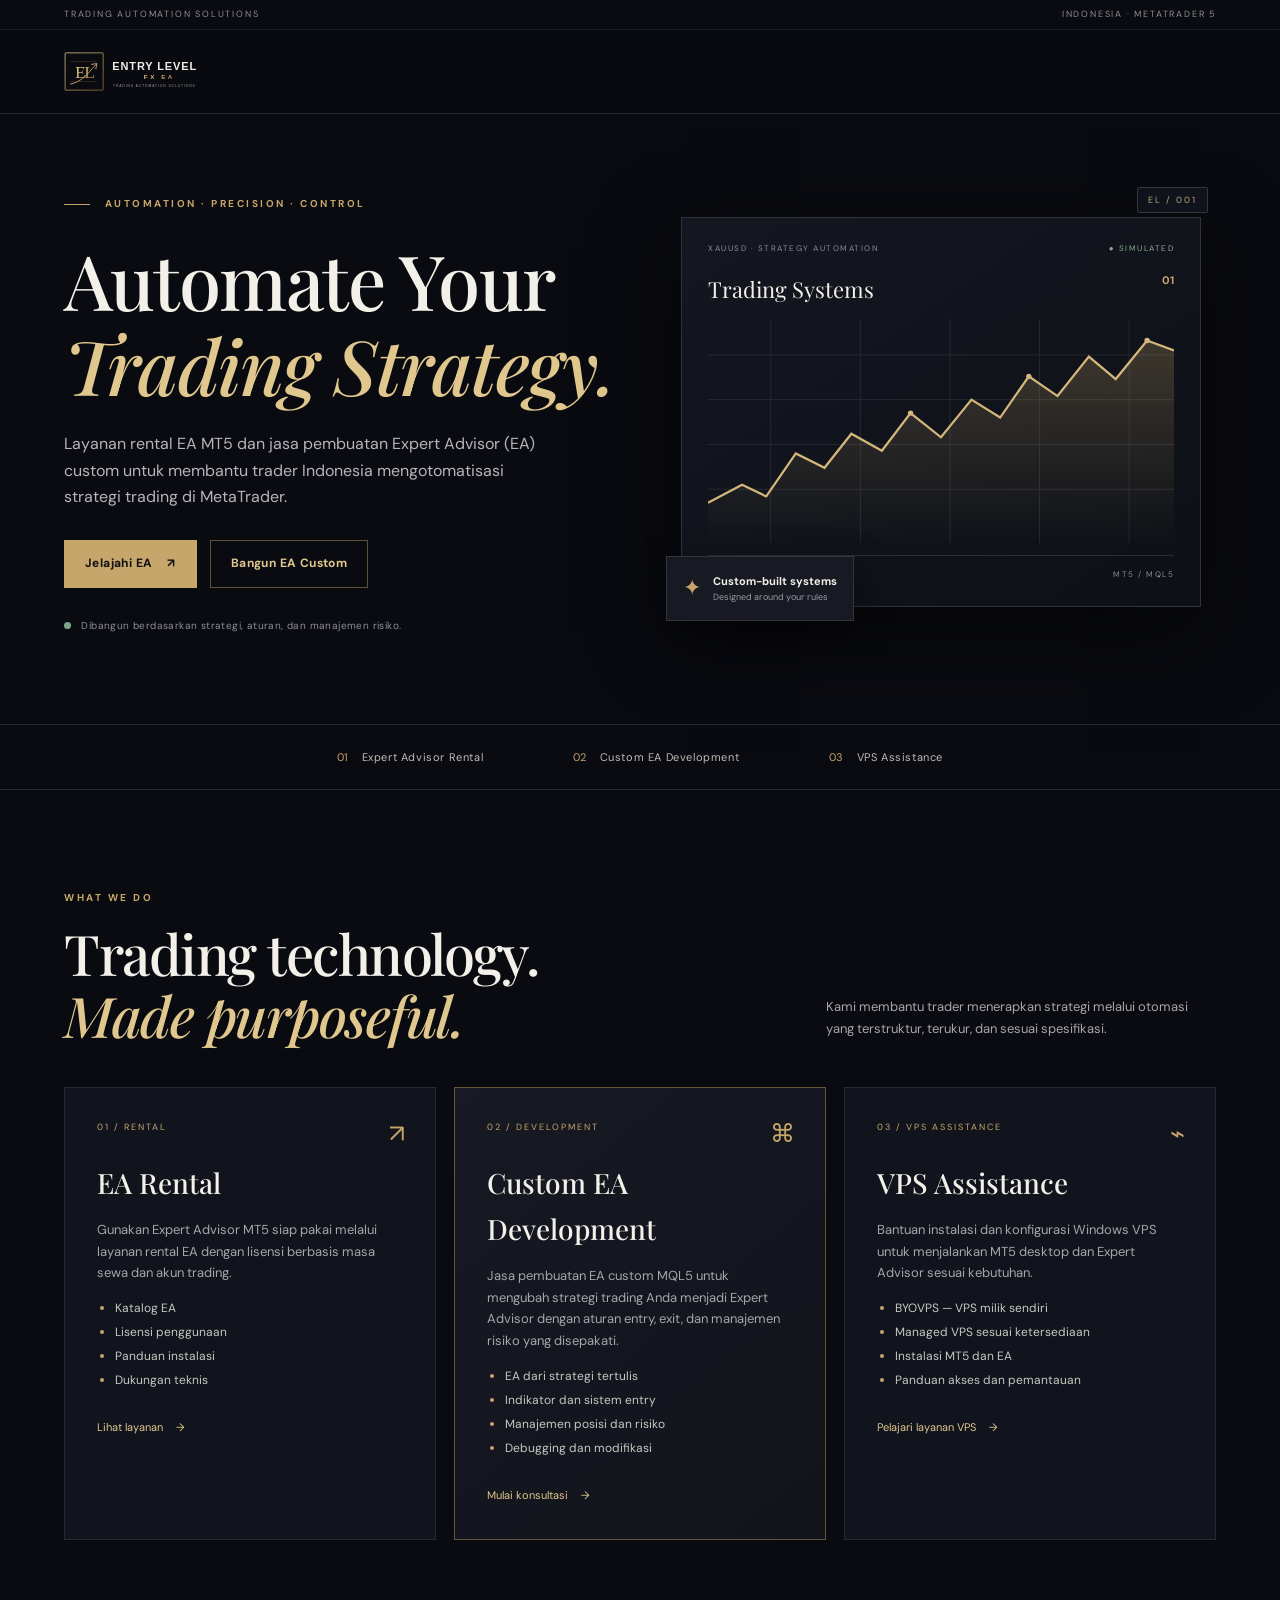
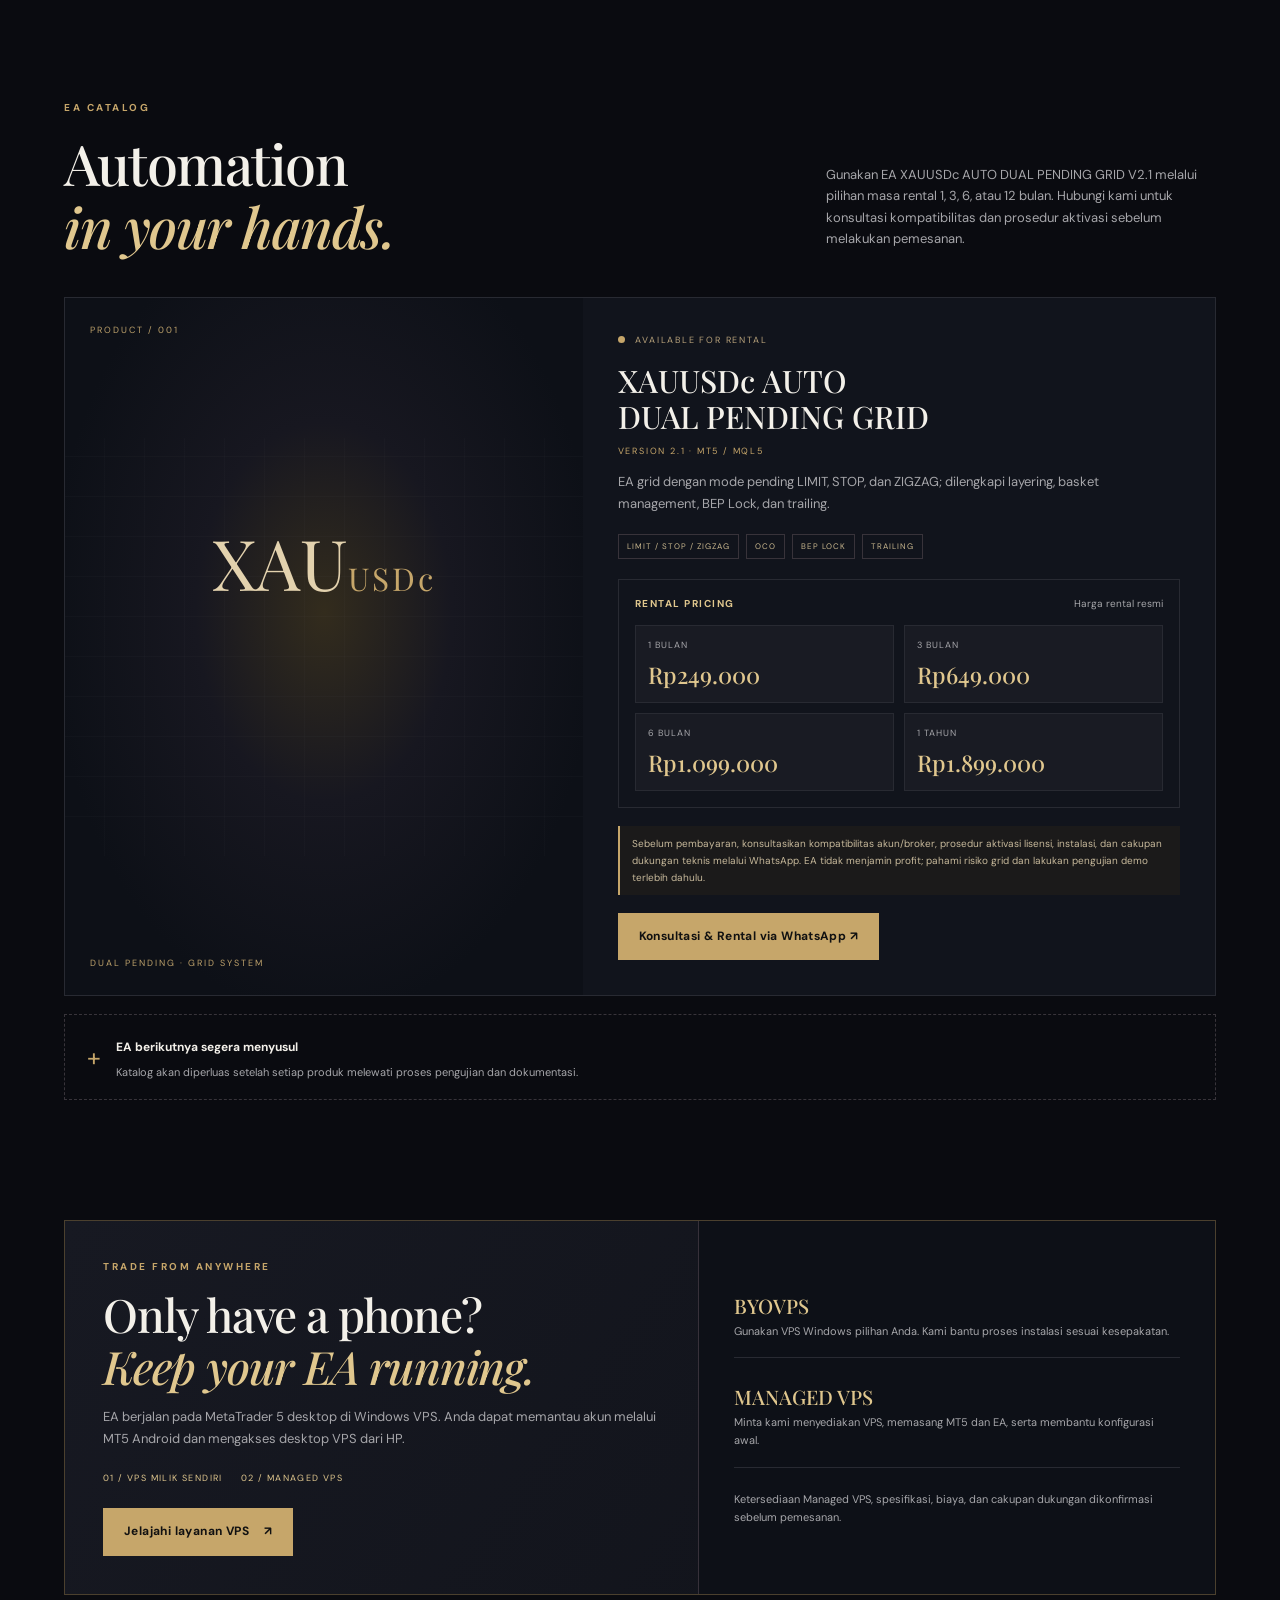
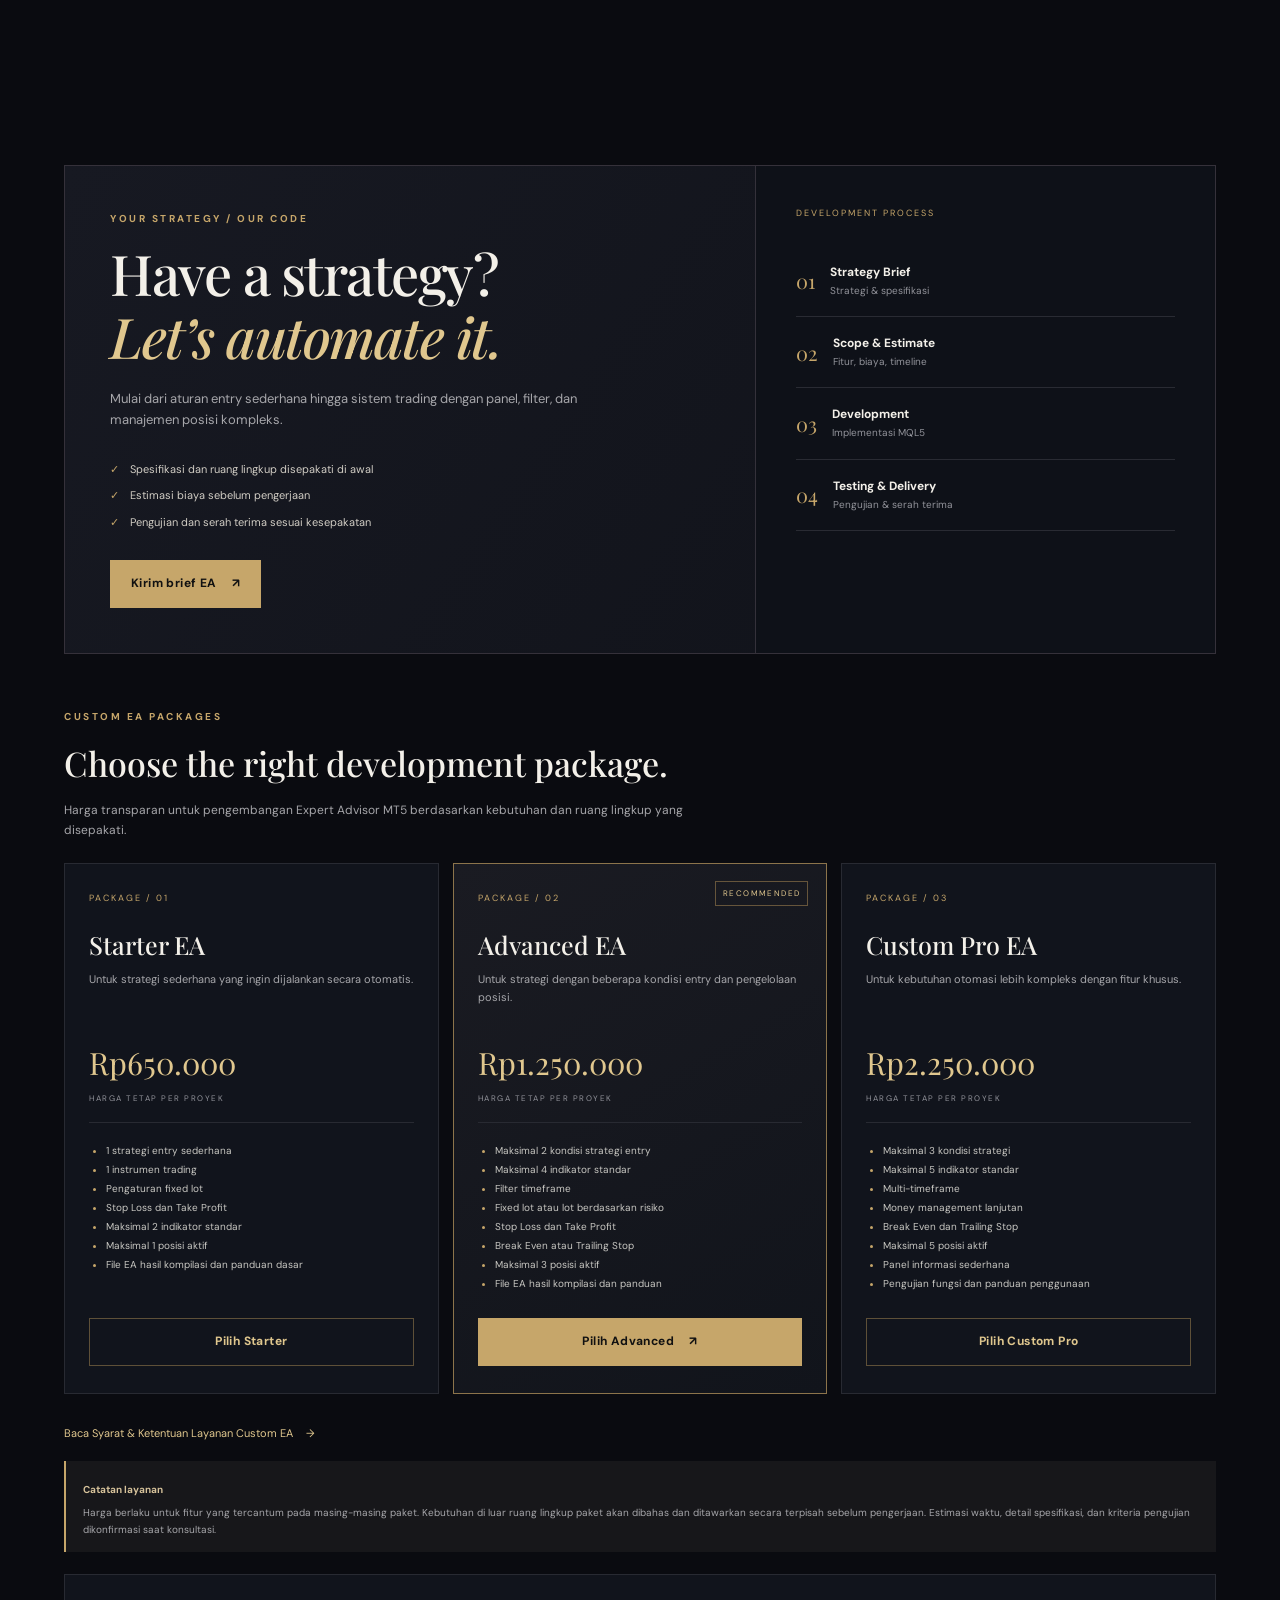
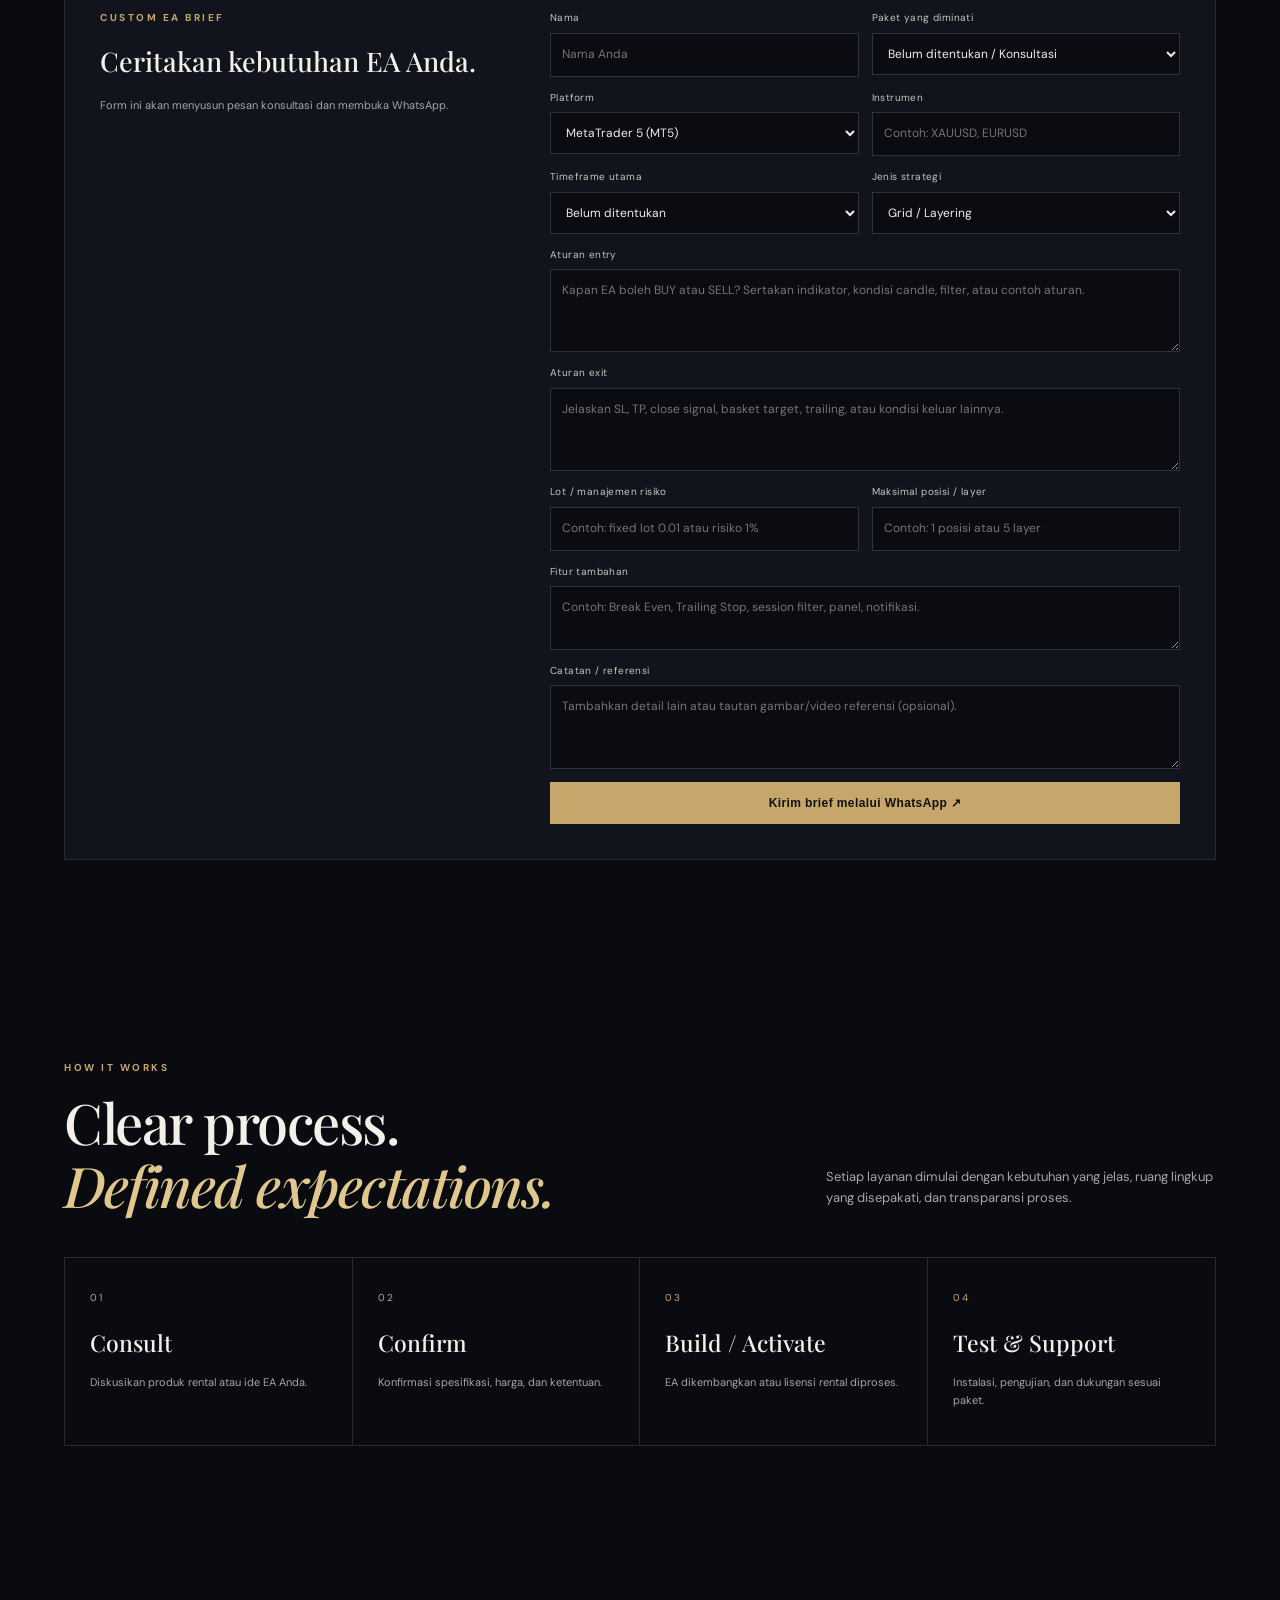
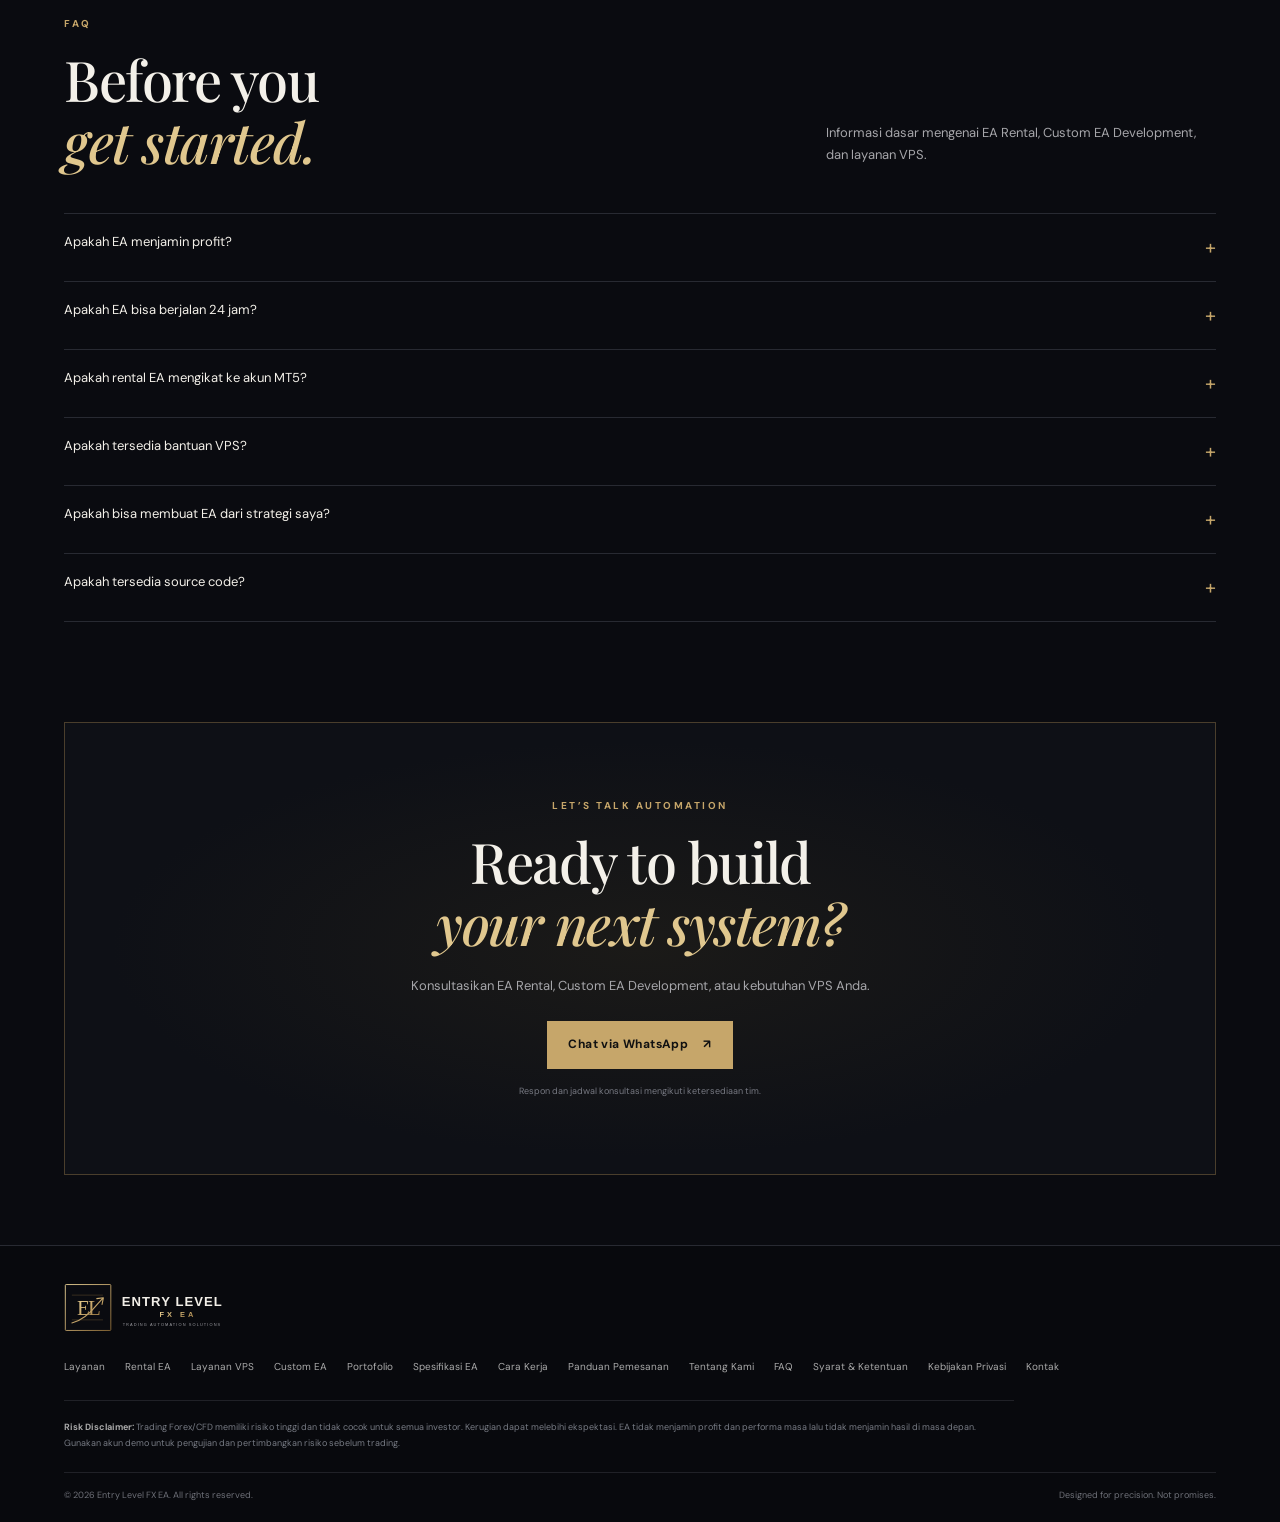
==== index.html @ 0028bf28 "Correct visible rental license FAQ" ====
<!doctype html>
<html lang="id">
<head>
  <meta charset="utf-8">
  <meta name="viewport" content="width=device-width, initial-scale=1">
  <meta name="google-site-verification" content="3huBckG1D9MYm7jw1-73YZzXRlDrDkRG-KIq3VDopsM" />
  <meta name="theme-color" content="#0a0b10">
  <title>Rental EA MT5 & Jasa Pembuatan EA Custom | Entry Level FX EA</title>
  <meta name="description" content="Rental EA MT5, jasa pembuatan Expert Advisor custom MQL5, dan bantuan VPS Windows untuk trader Indonesia. Konsultasi strategi, otomasi trading, instalasi, dan dukungan teknis.">
  <meta name="robots" content="index,follow">
  <meta property="og:title" content="Rental EA MT5 & Jasa Pembuatan EA Custom | Entry Level FX EA">
  <meta property="og:description" content="Rental EA MT5, Custom EA Development MQL5, dan VPS Assistance untuk trader Indonesia.">
  <meta property="og:type" content="website">
  <link rel="canonical" href="https://inioza013.github.io/entry-level-fx-ea/">
  <meta property="og:url" content="https://inioza013.github.io/entry-level-fx-ea/">
  <meta name="twitter:card" content="summary">
  <meta name="twitter:title" content="Rental EA MT5 & Jasa Pembuatan EA Custom | Entry Level FX EA">
  <meta name="twitter:description" content="Rental EA MT5, Custom EA Development MQL5, dan VPS Assistance untuk trader Indonesia.">
  <script type="application/ld+json">
  {
    "@context": "https://schema.org",
    "@type": "Organization",
    "name": "Entry Level FX EA",
    "url": "https://inioza013.github.io/entry-level-fx-ea/",
    "logo": "https://inioza013.github.io/entry-level-fx-ea/logo.svg",
    "description": "Layanan rental Expert Advisor, pengembangan EA custom MQL5, dan bantuan VPS Windows untuk trader Indonesia.",
    "contactPoint": {
      "@type": "ContactPoint",
      "telephone": "+62895328696545",
      "contactType": "customer support",
      "availableLanguage": ["Indonesian"]
    }
  }
  </script>

  <script type="application/ld+json">
  {
    "@context": "https://schema.org",
    "@type": "FAQPage",
    "mainEntity": [
      {"@type":"Question","name":"Apakah EA menjamin profit?","acceptedAnswer":{"@type":"Answer","text":"Tidak. EA adalah perangkat lunak otomasi, bukan jaminan hasil trading. Trading Forex/CFD memiliki risiko tinggi dan dapat menyebabkan kerugian."}},
      {"@type":"Question","name":"Apakah EA bisa berjalan 24 jam?","acceptedAnswer":{"@type":"Answer","text":"EA yang berjalan di MT5 memerlukan terminal yang aktif dan koneksi stabil. VPS dapat digunakan untuk menjalankan MT5 ketika komputer pribadi dimatikan."}},
      {"@type":"Question","name":"Apakah rental EA mengikat ke akun MT5?","acceptedAnswer":{"@type":"Answer","text":"Lisensi rental terikat pada nomor akun MT5, nama server broker, dan masa sewa. Lisensi tidak terikat pada IP VPS. Perubahan akun atau server memerlukan verifikasi dan penerbitan lisensi baru."}},
      {"@type":"Question","name":"Apakah tersedia bantuan VPS?","acceptedAnswer":{"@type":"Answer","text":"Tersedia pilihan BYOVPS dengan VPS milik sendiri dan Managed VPS melalui layanan kami. Ketersediaan, spesifikasi, biaya, dan cakupan dukungan dikonfirmasi sebelum pemesanan."}},
      {"@type":"Question","name":"Apakah bisa membuat EA dari strategi saya?","acceptedAnswer":{"@type":"Answer","text":"Bisa. Strategi harus dijelaskan dalam aturan yang dapat diuji. Konsultasi digunakan untuk menentukan ruang lingkup, estimasi, dan kelayakan."}},
      {"@type":"Question","name":"Apakah tersedia source code?","acceptedAnswer":{"@type":"Answer","text":"File standar yang diserahkan adalah EA hasil kompilasi (.ex5). Source code (.mq5) tidak termasuk dalam harga paket dan dapat dibeli secara terpisah berdasarkan penawaran serta kesepakatan terpisah."}}
    ]
  }
  </script>
  <link rel="icon" href="favicon.svg" type="image/svg+xml">
  <style>
    .rental-price-panel{margin:20px 0 14px;padding:16px;background:#11141c;border:1px solid var(--line)}
    .rental-price-heading{display:flex;align-items:center;justify-content:space-between;gap:10px;margin-bottom:12px}
    .rental-price-heading span{font-size:10px;letter-spacing:1.5px;color:var(--gold2);font-weight:700}
    .rental-price-heading small{font-size:10px;color:var(--muted)}
    .rental-price-grid{display:grid;grid-template-columns:repeat(2,minmax(0,1fr));gap:10px}
    .rental-price-item{padding:12px;background:#191b23;border:1px solid var(--line);min-width:0}
    .rental-price-item span{display:block;font-size:9px;letter-spacing:1px;color:var(--muted);margin-bottom:6px}
    .rental-price-item strong{display:block;font:500 clamp(17px,2vw,23px) "Playfair Display",serif;color:var(--gold2);white-space:nowrap}
    .product-note{line-height:1.7}
    @media(max-width:480px){.rental-price-panel{padding:12px}.rental-price-item{padding:10px}.rental-price-item strong{font-size:17px}}
  </style>
    <link rel="stylesheet" href="styles.css">
</head>
<body>
  <div class="topline"><span>TRADING AUTOMATION SOLUTIONS</span><span>INDONESIA · METATRADER 5</span></div>
  <header class="site-header">
    <a class="brand" href="index.html#home" aria-label="Entry Level FX EA home">
      <img class="brand-logo" src="logo.svg" alt="Entry Level FX EA — Trading Automation Solutions">
    </a>
    <button class="menu-toggle" id="menuToggle" aria-label="Buka navigasi" aria-expanded="false">☰</button>
    <nav id="mainNav" aria-label="Navigasi utama">
      <a href="index.html#home" aria-current="page">Beranda</a>
      <a href="index.html#services">Layanan</a>
      <a href="index.html#rental">Rental EA</a>
      <a href="vps.html">Layanan VPS</a>
      <a href="index.html#custom">Custom EA</a>
      <a href="portfolio.html">Portofolio</a>
      <a href="ea-specifications.html">Spesifikasi EA</a>
      <a href="index.html#process">Cara Kerja</a>
      <a href="panduan-pemesanan.html">Panduan Pemesanan</a>
      <a href="tentang-kami.html">Tentang Kami</a>
      <a href="index.html#faq">FAQ</a>
      <a class="nav-cta" href="index.html#contact">Konsultasi <span>↗</span></a>
    </nav>
  </header>

  <main>
    <section class="hero section-wrap" id="home">
      <div class="hero-copy">
        <div class="eyebrow"><span class="eyebrow-line"></span> AUTOMATION · PRECISION · CONTROL</div>
        <h1>Automate Your<br><em>Trading Strategy.</em></h1>
        <p class="hero-lead">Layanan rental EA MT5 dan jasa pembuatan Expert Advisor (EA) custom untuk membantu trader Indonesia mengotomatisasi strategi trading di MetaTrader.</p>
        <div class="hero-actions">
          <a class="button button-gold" href="#rental">Jelajahi EA <span>↗</span></a>
          <a class="button button-outline" href="#custom">Bangun EA Custom</a>
        </div>
        <div class="hero-footnote"><span class="status-dot"></span> Dibangun berdasarkan strategi, aturan, dan manajemen risiko.</div>
      </div>
      <div class="hero-art" aria-label="Ilustrasi grafik trading">
        <div class="art-glow"></div>
        <div class="chart-card">
          <div class="chart-top"><span>XAUUSD · STRATEGY AUTOMATION</span><span class="chart-live">● SIMULATED</span></div>
          <div class="chart-value">Trading Systems <b>01</b></div>
          <svg class="chart-svg" viewBox="0 0 520 250" role="img" aria-label="Grafik dekoratif">
            <defs><linearGradient id="area" x1="0" x2="0" y1="0" y2="1"><stop offset="0" stop-color="#c6a66a" stop-opacity=".25"/><stop offset="1" stop-color="#c6a66a" stop-opacity="0"/></linearGradient></defs>
            <g class="grid-lines"><path d="M0 40H520M0 90H520M0 140H520M0 190H520M70 0V250M170 0V250M270 0V250M370 0V250M470 0V250"/></g>
            <path d="M0 205 L38 185 L65 198 L98 150 L130 166 L160 128 L194 147 L226 105 L260 132 L294 90 L326 110 L358 64 L390 86 L425 42 L455 67 L490 24 L520 35 L520 250 L0 250Z" fill="url(#area)"/>
            <path d="M0 205 L38 185 L65 198 L98 150 L130 166 L160 128 L194 147 L226 105 L260 132 L294 90 L326 110 L358 64 L390 86 L425 42 L455 67 L490 24 L520 35" fill="none" stroke="#d6b77b" stroke-width="2.5"/>
            <g fill="#d6b77b"><circle cx="226" cy="105" r="3"/><circle cx="358" cy="64" r="3"/><circle cx="490" cy="24" r="3"/></g>
          </svg>
          <div class="chart-bottom"><span>RULE-BASED EXECUTION</span><span>MT5 / MQL5</span></div>
        </div>
        <div class="floating-note"><span class="note-icon">✦</span><div><b>Custom-built systems</b><small>Designed around your rules</small></div></div>
        <div class="hero-index">EL / 001</div>
      </div>
    </section>

    <section class="trust-strip">
      <div><span>01</span> Expert Advisor Rental</div><div><span>02</span> Custom EA Development</div><div><span>03</span> VPS Assistance</div>
    </section>

    <section class="section-wrap section" id="services">
      <div class="section-heading">
        <div><div class="eyebrow">WHAT WE DO</div><h2>Trading technology.<br><em>Made purposeful.</em></h2></div>
        <p>Kami membantu trader menerapkan strategi melalui otomasi yang terstruktur, terukur, dan sesuai spesifikasi.</p>
      </div>
      <div class="service-grid">
        <article class="service-card">
          <div class="card-number">01 / RENTAL</div><div class="service-icon">↗</div>
          <h3>EA Rental</h3>
          <p>Gunakan Expert Advisor MT5 siap pakai melalui layanan rental EA dengan lisensi berbasis masa sewa dan akun trading.</p>
          <ul><li>Katalog EA</li><li>Lisensi penggunaan</li><li>Panduan instalasi</li><li>Dukungan teknis</li></ul>
          <a href="#rental" class="text-link">Lihat layanan <span>→</span></a>
        </article>
        <article class="service-card featured">
          <div class="card-number">02 / DEVELOPMENT</div><div class="service-icon">⌘</div>
          <h3>Custom EA Development</h3>
          <p>Jasa pembuatan EA custom MQL5 untuk mengubah strategi trading Anda menjadi Expert Advisor dengan aturan entry, exit, dan manajemen risiko yang disepakati.</p>
          <ul><li>EA dari strategi tertulis</li><li>Indikator dan sistem entry</li><li>Manajemen posisi dan risiko</li><li>Debugging dan modifikasi</li></ul>
          <a href="#custom" class="text-link">Mulai konsultasi <span>→</span></a>
        </article>
        <article class="service-card">
          <div class="card-number">03 / VPS ASSISTANCE</div><div class="service-icon">⌁</div>
          <h3>VPS Assistance</h3>
          <p>Bantuan instalasi dan konfigurasi Windows VPS untuk menjalankan MT5 desktop dan Expert Advisor sesuai kebutuhan.</p>
          <ul><li>BYOVPS — VPS milik sendiri</li><li>Managed VPS sesuai ketersediaan</li><li>Instalasi MT5 dan EA</li><li>Panduan akses dan pemantauan</li></ul>
          <a href="vps.html" class="text-link">Pelajari layanan VPS <span>→</span></a>
        </article>
      </div>
    </section>

    <section class="section-wrap section rental-section" id="rental">
      <div class="section-heading">
        <div><div class="eyebrow">EA CATALOG</div><h2>Automation<br><em>in your hands.</em></h2></div>
        <p>Gunakan EA XAUUSDc AUTO DUAL PENDING GRID V2.1 melalui pilihan masa rental 1, 3, 6, atau 12 bulan. Hubungi kami untuk konsultasi kompatibilitas dan prosedur aktivasi sebelum melakukan pemesanan.</p>
      </div>
      <article class="product-card">
        <div class="product-visual">
          <div class="product-label">PRODUCT / 001</div>
          <div class="product-symbol">XAU<span>USDc</span></div>
          <div class="product-gridline"></div>
          <div class="product-caption">DUAL PENDING · GRID SYSTEM</div>
        </div>
        <div class="product-info">
          <div class="product-status"><span class="status-dot gold-dot"></span> AVAILABLE FOR RENTAL</div>
          <h3>XAUUSDc AUTO<br>DUAL PENDING GRID</h3>
          <p class="product-version">VERSION 2.1 · MT5 / MQL5</p>
          <p>EA grid dengan mode pending LIMIT, STOP, dan ZIGZAG; dilengkapi layering, basket management, BEP Lock, dan trailing.</p>
          <div class="feature-tags"><span>LIMIT / STOP / ZIGZAG</span><span>OCO</span><span>BEP LOCK</span><span>TRAILING</span></div>
          <div class="rental-price-panel">
            <div class="rental-price-heading"><span>RENTAL PRICING</span><small>Harga rental resmi</small></div>
            <div class="rental-price-grid">
              <div class="rental-price-item"><span>1 BULAN</span><strong>Rp249.000</strong></div>
              <div class="rental-price-item"><span>3 BULAN</span><strong>Rp649.000</strong></div>
              <div class="rental-price-item"><span>6 BULAN</span><strong>Rp1.099.000</strong></div>
              <div class="rental-price-item"><span>1 TAHUN</span><strong>Rp1.899.000</strong></div>
            </div>
          </div>
          <div class="product-note">Sebelum pembayaran, konsultasikan kompatibilitas akun/broker, prosedur aktivasi lisensi, instalasi, dan cakupan dukungan teknis melalui WhatsApp. EA tidak menjamin profit; pahami risiko grid dan lakukan pengujian demo terlebih dahulu.</div>
          <a class="button button-gold" href="#contact" data-wa="product">Konsultasi & Rental via WhatsApp ↗</a>
        </div>
      </article>
      <div class="catalog-note"><span>+</span><div><b>EA berikutnya segera menyusul</b><p>Katalog akan diperluas setelah setiap produk melewati proses pengujian dan dokumentasi.</p></div></div>
    </section>



    <section class="section-wrap section vps-home-section" id="vps">
      <div class="vps-home-panel">
        <div class="vps-home-copy">
          <div class="eyebrow">TRADE FROM ANYWHERE</div>
          <h2>Only have a phone?<br><em>Keep your EA running.</em></h2>
          <p>EA berjalan pada MetaTrader 5 desktop di Windows VPS. Anda dapat memantau akun melalui MT5 Android dan mengakses desktop VPS dari HP.</p>
          <div class="vps-home-options"><span>01 / VPS MILIK SENDIRI</span><span>02 / MANAGED VPS</span></div>
          <a class="button button-gold" href="vps.html">Jelajahi layanan VPS <span>↗</span></a>
        </div>
        <div class="vps-home-side">
          <div class="vps-home-stat"><b>BYOVPS</b><span>Gunakan VPS Windows pilihan Anda. Kami bantu proses instalasi sesuai kesepakatan.</span></div>
          <div class="vps-home-stat"><b>MANAGED VPS</b><span>Minta kami menyediakan VPS, memasang MT5 dan EA, serta membantu konfigurasi awal.</span></div>
          <small>Ketersediaan Managed VPS, spesifikasi, biaya, dan cakupan dukungan dikonfirmasi sebelum pemesanan.</small>
        </div>
      </div>
    </section>

    <section class="section-wrap section custom-section" id="custom">
      <div class="custom-panel">
        <div class="custom-copy">
          <div class="eyebrow">YOUR STRATEGY / OUR CODE</div>
          <h2>Have a strategy?<br><em>Let’s automate it.</em></h2>
          <p>Mulai dari aturan entry sederhana hingga sistem trading dengan panel, filter, dan manajemen posisi kompleks.</p>
          <div class="custom-points"><span>✓</span> Spesifikasi dan ruang lingkup disepakati di awal<br><span>✓</span> Estimasi biaya sebelum pengerjaan<br><span>✓</span> Pengujian dan serah terima sesuai kesepakatan</div>
          <a class="button button-gold" href="#custom-form">Kirim brief EA <span>↗</span></a>
        </div>
        <div class="custom-side">
          <div class="side-label">DEVELOPMENT PROCESS</div>
          <div class="process-mini"><span>01</span><div><b>Strategy Brief</b><small>Strategi & spesifikasi</small></div></div>
          <div class="process-mini"><span>02</span><div><b>Scope & Estimate</b><small>Fitur, biaya, timeline</small></div></div>
          <div class="process-mini"><span>03</span><div><b>Development</b><small>Implementasi MQL5</small></div></div>
          <div class="process-mini"><span>04</span><div><b>Testing & Delivery</b><small>Pengujian & serah terima</small></div></div>
        </div>
      </div>
      <div class="custom-pricing-intro">
        <div class="eyebrow">CUSTOM EA PACKAGES</div>
        <h3>Choose the right development package.</h3>
        <p>Harga transparan untuk pengembangan Expert Advisor MT5 berdasarkan kebutuhan dan ruang lingkup yang disepakati.</p>
      </div>
      <div class="custom-pricing">
        <article class="pricing-card">
          <div class="card-number">PACKAGE / 01</div>
          <h3>Starter EA</h3>
          <p class="pricing-description">Untuk strategi sederhana yang ingin dijalankan secara otomatis.</p>
          <div class="pricing-price">Rp650.000</div>
          <div class="pricing-period">HARGA TETAP PER PROYEK</div>
          <ul>
            <li>1 strategi entry sederhana</li>
            <li>1 instrumen trading</li>
            <li>Pengaturan fixed lot</li>
            <li>Stop Loss dan Take Profit</li>
            <li>Maksimal 2 indikator standar</li>
            <li>Maksimal 1 posisi aktif</li>
            <li>File EA hasil kompilasi dan panduan dasar</li>
          </ul>
          <a class="button button-outline" href="#custom-form">Pilih Starter</a>
        </article>
        <article class="pricing-card pricing-featured">
          <div class="pricing-popular">RECOMMENDED</div>
          <div class="card-number">PACKAGE / 02</div>
          <h3>Advanced EA</h3>
          <p class="pricing-description">Untuk strategi dengan beberapa kondisi entry dan pengelolaan posisi.</p>
          <div class="pricing-price">Rp1.250.000</div>
          <div class="pricing-period">HARGA TETAP PER PROYEK</div>
          <ul>
            <li>Maksimal 2 kondisi strategi entry</li>
            <li>Maksimal 4 indikator standar</li>
            <li>Filter timeframe</li>
            <li>Fixed lot atau lot berdasarkan risiko</li>
            <li>Stop Loss dan Take Profit</li>
            <li>Break Even atau Trailing Stop</li>
            <li>Maksimal 3 posisi aktif</li>
            <li>File EA hasil kompilasi dan panduan</li>
          </ul>
          <a class="button button-gold" href="#custom-form">Pilih Advanced <span>↗</span></a>
        </article>
        <article class="pricing-card">
          <div class="card-number">PACKAGE / 03</div>
          <h3>Custom Pro EA</h3>
          <p class="pricing-description">Untuk kebutuhan otomasi lebih kompleks dengan fitur khusus.</p>
          <div class="pricing-price">Rp2.250.000</div>
          <div class="pricing-period">HARGA TETAP PER PROYEK</div>
          <ul>
            <li>Maksimal 3 kondisi strategi</li>
            <li>Maksimal 5 indikator standar</li>
            <li>Multi-timeframe</li>
            <li>Money management lanjutan</li>
            <li>Break Even dan Trailing Stop</li>
            <li>Maksimal 5 posisi aktif</li>
            <li>Panel informasi sederhana</li>
            <li>Pengujian fungsi dan panduan penggunaan</li>
          </ul>
          <a class="button button-outline" href="#custom-form">Pilih Custom Pro</a>
        </article>
      </div>
      <p class="terms-inline-link"><a class="text-link" href="terms.html">Baca Syarat &amp; Ketentuan Layanan Custom EA <span>→</span></a></p>
      <div class="custom-pricing-note">
        <b>Catatan layanan</b>
        <p>Harga berlaku untuk fitur yang tercantum pada masing-masing paket. Kebutuhan di luar ruang lingkup paket akan dibahas dan ditawarkan secara terpisah sebelum pengerjaan. Estimasi waktu, detail spesifikasi, dan kriteria pengujian dikonfirmasi saat konsultasi.</p>
      </div>
      <div class="brief-box" id="custom-form">
        <div><div class="eyebrow">CUSTOM EA BRIEF</div><h3>Ceritakan kebutuhan EA Anda.</h3><p>Form ini akan menyusun pesan konsultasi dan membuka WhatsApp.</p></div>
        <form id="briefForm">
          <label>Nama<input name="name" required placeholder="Nama Anda"></label>
          <label>Paket yang diminati<select name="package"><option>Belum ditentukan / Konsultasi</option><option>Starter EA — Rp650.000</option><option>Advanced EA — Rp1.250.000</option><option>Custom Pro EA — Rp2.250.000</option></select></label>
          <label>Platform<select name="platform"><option>MetaTrader 5 (MT5)</option><option>MetaTrader 4 (MT4)</option><option>Belum ditentukan</option></select></label>
          <label>Instrumen<input name="symbol" placeholder="Contoh: XAUUSD, EURUSD"></label>
          <label>Timeframe utama<select name="timeframe"><option>Belum ditentukan</option><option>M1</option><option>M5</option><option>M15</option><option>M30</option><option>H1</option><option>H4</option><option>D1</option><option>Multi-timeframe</option></select></label>
          <label>Jenis strategi<select name="strategy"><option>Grid / Layering</option><option>Trend following</option><option>SMC / Price Action</option><option>Breakout</option><option>Indikator</option><option>Scalping</option><option>Strategi lainnya</option></select></label>
          <label class="full">Aturan entry<textarea name="entry" rows="3" placeholder="Kapan EA boleh BUY atau SELL? Sertakan indikator, kondisi candle, filter, atau contoh aturan."></textarea></label>
          <label class="full">Aturan exit<textarea name="exit" rows="3" placeholder="Jelaskan SL, TP, close signal, basket target, trailing, atau kondisi keluar lainnya."></textarea></label>
          <label>Lot / manajemen risiko<input name="risk" placeholder="Contoh: fixed lot 0.01 atau risiko 1%"></label>
          <label>Maksimal posisi / layer<input name="positions" placeholder="Contoh: 1 posisi atau 5 layer"></label>
          <label class="full">Fitur tambahan<textarea name="features" rows="2" placeholder="Contoh: Break Even, Trailing Stop, session filter, panel, notifikasi."></textarea></label>
          <label class="full">Catatan / referensi<textarea name="details" rows="3" placeholder="Tambahkan detail lain atau tautan gambar/video referensi (opsional)."></textarea></label>
          <button class="button button-gold full" type="submit">Kirim brief melalui WhatsApp ↗</button>
        </form>
      </div>
    </section>

    <section class="section-wrap section" id="process">
      <div class="section-heading">
        <div><div class="eyebrow">HOW IT WORKS</div><h2>Clear process.<br><em>Defined expectations.</em></h2></div>
        <p>Setiap layanan dimulai dengan kebutuhan yang jelas, ruang lingkup yang disepakati, dan transparansi proses.</p>
      </div>
      <div class="steps-grid">
        <div><span>01</span><h3>Consult</h3><p>Diskusikan produk rental atau ide EA Anda.</p></div>
        <div><span>02</span><h3>Confirm</h3><p>Konfirmasi spesifikasi, harga, dan ketentuan.</p></div>
        <div><span>03</span><h3>Build / Activate</h3><p>EA dikembangkan atau lisensi rental diproses.</p></div>
        <div><span>04</span><h3>Test & Support</h3><p>Instalasi, pengujian, dan dukungan sesuai paket.</p></div>
      </div>
    </section>

    <section class="section-wrap section faq-section" id="faq">
      <div class="section-heading">
        <div><div class="eyebrow">FAQ</div><h2>Before you<br><em>get started.</em></h2></div>
        <p>Informasi dasar mengenai EA Rental, Custom EA Development, dan layanan VPS.</p>
      </div>
      <div class="faq-list">
        <details><summary>Apakah EA menjamin profit? <span>+</span></summary><p>Tidak. EA adalah perangkat lunak otomasi, bukan jaminan hasil trading. Trading Forex/CFD memiliki risiko tinggi dan dapat menyebabkan kerugian.</p></details>
        <details><summary>Apakah EA bisa berjalan 24 jam? <span>+</span></summary><p>EA yang berjalan di MT5 memerlukan terminal yang aktif dan koneksi stabil. VPS dapat digunakan untuk menjalankan MT5 ketika komputer pribadi dimatikan.</p></details>
        <details><summary>Apakah rental EA mengikat ke akun MT5? <span>+</span></summary><p>Lisensi rental terikat pada nomor akun MT5, nama server broker, dan masa sewa. Lisensi tidak terikat pada IP VPS. Perubahan akun atau server memerlukan verifikasi dan penerbitan lisensi baru.</p></details>
        <details><summary>Apakah tersedia bantuan VPS? <span>+</span></summary><p>Tersedia dua pilihan: BYOVPS, yaitu menggunakan VPS milik sendiri dan membayar provider secara langsung dengan bantuan instalasi dari kami; atau Managed VPS, yaitu mengajukan penyediaan VPS melalui layanan kami. Ketersediaan, spesifikasi, biaya, dan cakupan dukungan dikonfirmasi sebelum pemesanan.</p></details>
        <details><summary>Apakah bisa membuat EA dari strategi saya? <span>+</span></summary><p>Bisa. Strategi harus dijelaskan dalam aturan yang dapat diuji. Kami akan melakukan konsultasi untuk menentukan ruang lingkup, estimasi, dan kelayakan.</p></details>
        <details><summary>Apakah tersedia source code? <span>+</span></summary><p>File standar yang diserahkan adalah EA hasil kompilasi (.ex5). Source code (.mq5) tidak termasuk dalam harga paket dan dapat dibeli secara terpisah berdasarkan penawaran serta kesepakatan terpisah.</p></details>
      </div>
    </section>

    <section class="contact-cta section-wrap" id="contact">
      <div class="eyebrow">LET’S TALK AUTOMATION</div>
      <h2>Ready to build<br><em>your next system?</em></h2>
      <p>Konsultasikan EA Rental, Custom EA Development, atau kebutuhan VPS Anda.</p>
      <a class="button button-gold" id="mainWhatsApp" href="#" target="_blank" rel="noopener">Chat via WhatsApp <span>↗</span></a>
      <div class="contact-small">Respon dan jadwal konsultasi mengikuti ketersediaan tim.</div>
    </section>
  </main>

  <footer class="site-footer">
    <div class="footer-brand"><img class="footer-logo" src="logo.svg" alt="Entry Level FX EA"></div>
    <div class="footer-links"><a href="index.html#services">Layanan</a><a href="index.html#rental">Rental EA</a><a href="vps.html">Layanan VPS</a><a href="index.html#custom">Custom EA</a><a href="portfolio.html">Portofolio</a><a href="ea-specifications.html">Spesifikasi EA</a><a href="index.html#process">Cara Kerja</a><a href="panduan-pemesanan.html">Panduan Pemesanan</a><a href="tentang-kami.html">Tentang Kami</a><a href="index.html#faq">FAQ</a><a href="terms.html">Syarat &amp; Ketentuan</a><a href="kebijakan-privasi.html">Kebijakan Privasi</a><a href="index.html#contact">Kontak</a></div>
    <p class="risk-disclaimer"><b>Risk Disclaimer:</b> Trading Forex/CFD memiliki risiko tinggi dan tidak cocok untuk semua investor. Kerugian dapat melebihi ekspektasi. EA tidak menjamin profit dan performa masa lalu tidak menjamin hasil di masa depan. Gunakan akun demo untuk pengujian dan pertimbangkan risiko sebelum trading.</p>
    <div class="footer-bottom"><span>© <span id="year"></span> Entry Level FX EA. All rights reserved.</span><span>Designed for precision. Not promises.</span></div>
  </footer>
  <script src="script.js"></script>
</body>
</html>
---- styles.css ----
@import url('https://fonts.googleapis.com/css2?family=DM+Sans:wght@400;500;600;700&family=Playfair+Display:ital,wght@0,500;0,600;0,700;1,500;1,600&display=swap');
:root{--bg:#0a0b10;--panel:#11141c;--panel2:#151923;--text:#f3f0e9;--muted:#a6a6aa;--gold:#c6a66a;--gold2:#e0c78e;--line:#282a32;--white:#fff;--max:1180px}
*{box-sizing:border-box}html{scroll-behavior:smooth;scroll-padding-top:95px}body{margin:0;background:var(--bg);color:var(--text);font-family:"DM Sans",Arial,sans-serif;line-height:1.65}a{color:inherit;text-decoration:none}.topline{height:30px;padding:0 max(5vw,24px);display:flex;justify-content:space-between;align-items:center;border-bottom:1px solid #1d1e24;color:#8d8d92;font-size:9px;letter-spacing:1.8px}.site-header{height:84px;display:flex;align-items:center;justify-content:space-between;padding:0 max(5vw,24px);border-bottom:1px solid var(--line);position:sticky;top:0;background:rgba(10,11,16,.93);backdrop-filter:blur(14px);z-index:50}.brand{display:flex;align-items:center;gap:12px}.brand-mark{width:42px;height:42px;border:1px solid var(--gold);display:grid;place-items:center;color:var(--gold2);font-family:"Playfair Display",serif;font-size:21px}.brand-name{display:flex;flex-direction:column;line-height:1.2;letter-spacing:1.4px}.brand-name strong{font-size:13px}.brand-name small{font-size:10px;color:var(--gold);letter-spacing:3px;margin-top:4px}.site-header nav{display:flex;align-items:center;gap:27px;font-size:12px;color:#c7c5c0}.site-header nav a:hover{color:var(--gold2)}.nav-cta{border:1px solid #8c744b;padding:10px 15px;color:var(--gold2)!important}.nav-cta span{margin-left:10px}.menu-toggle{display:none;background:none;border:1px solid var(--line);color:var(--gold);font-size:22px;padding:6px 11px}.section-wrap{width:min(var(--max),90%);margin:0 auto}.hero{min-height:610px;display:grid;grid-template-columns:1.02fr .98fr;align-items:center;gap:30px;padding:65px 0 72px}.eyebrow{font-size:10px;letter-spacing:2.5px;color:var(--gold);font-weight:700}.eyebrow-line{display:inline-block;width:26px;height:1px;background:var(--gold);vertical-align:middle;margin-right:10px}.hero h1,.section-heading h2,.custom-copy h2,.contact-cta h2{font-family:"Playfair Display",serif;font-weight:500;letter-spacing:-1.5px;line-height:1.12}.hero h1{font-size:clamp(48px,6vw,76px);margin:24px 0}.hero h1 em,.section-heading h2 em,.custom-copy h2 em,.contact-cta h2 em{color:var(--gold2);font-weight:500}.hero-lead{color:#b5b5ba;max-width:500px;font-size:16px}.hero-actions{display:flex;gap:13px;margin:30px 0}.button{display:inline-flex;align-items:center;justify-content:center;gap:15px;padding:13px 20px;font-size:12px;font-weight:700;letter-spacing:.4px;border:1px solid transparent;cursor:pointer;transition:.2s}.button:hover{transform:translateY(-2px)}.button-gold{background:var(--gold);color:#111}.button-gold:hover{background:var(--gold2)}.button-outline{border-color:#5e5038;color:var(--gold2);background:transparent}.button-outline:hover{border-color:var(--gold)}.hero-footnote{font-size:10px;color:#8e8f95;letter-spacing:.4px}.status-dot{display:inline-block;width:7px;height:7px;border-radius:50%;background:#7da58b;margin-right:7px}.hero-art{position:relative;min-height:400px;display:grid;place-items:center}.art-glow{position:absolute;width:360px;height:360px;background:radial-gradient(circle,rgba(198,166,106,.12),transparent 70%);filter:blur(8px)}.chart-card{width:100%;max-width:520px;position:relative;border:1px solid #33323a;background:linear-gradient(145deg,#141720,#0d1016);padding:22px 24px;box-shadow:0 25px 80px #0008;transform:rotate(-1deg)}.chart-top,.chart-bottom{display:flex;justify-content:space-between;font-size:8px;letter-spacing:1.5px;color:#8c8e95}.chart-live{color:#8ea990}.chart-value{font-size:22px;margin:15px 0 0;font-family:"Playfair Display",serif}.chart-value b{float:right;font-size:11px;color:var(--gold);font-family:"DM Sans",sans-serif}.chart-svg{width:100%;margin:10px 0}.grid-lines{stroke:#282b33;stroke-width:1}.chart-bottom{border-top:1px solid #2b2d35;padding-top:12px}.floating-note{position:absolute;bottom:35px;left:-18px;background:#171a22;border:1px solid #38343a;padding:13px 16px;display:flex;gap:12px;align-items:center;box-shadow:0 15px 40px #0007}.note-icon{color:var(--gold);font-size:22px}.floating-note b,.floating-note small{display:block}.floating-note b{font-size:11px}.floating-note small{font-size:9px;color:#9a9ba2}.hero-index{position:absolute;right:8px;top:-24px;z-index:3;padding:6px 10px;font-size:9px;line-height:1.4;letter-spacing:2px;color:#b9a47d;background:rgba(17,20,28,.96);border:1px solid #38343a;border-radius:2px;}.trust-strip{display:flex;justify-content:center;gap:clamp(25px,7vw,90px);padding:23px 20px;border-top:1px solid var(--line);border-bottom:1px solid var(--line);font-size:11px;color:#c1bdb5;letter-spacing:.6px}.trust-strip span{color:var(--gold);margin-right:9px}.section{padding:100px 0}.section-heading{display:flex;justify-content:space-between;align-items:end;gap:35px;margin-bottom:40px}.section-heading h2,.custom-copy h2,.contact-cta h2{font-size:clamp(38px,4.5vw,56px);margin:15px 0 0}.section-heading>p{max-width:390px;color:var(--muted);font-size:13px;margin:0 0 8px}.service-grid{display:grid;grid-template-columns:1fr 1fr;gap:18px}.service-card{position:relative;background:var(--panel);border:1px solid var(--line);padding:32px;min-height:360px}.service-card.featured{border-color:#66553b;background:linear-gradient(140deg,#171923,#11141b)}.card-number{font-size:9px;color:var(--gold);letter-spacing:2px}.service-icon{position:absolute;right:30px;top:25px;color:var(--gold);font-size:25px}.service-card h3{font-family:"Playfair Display",serif;font-size:28px;font-weight:500;margin:25px 0 10px}.service-card p{color:var(--muted);font-size:13px;max-width:450px}.service-card ul{padding-left:18px;color:#c8c7c2;font-size:12px;line-height:2}.service-card li::marker{color:var(--gold)}.text-link{display:inline-block;color:var(--gold2);font-size:11px;margin-top:14px}.text-link span{margin-left:10px}.rental-section{padding-top:60px}.product-card{display:grid;grid-template-columns:.9fr 1.1fr;border:1px solid var(--line);background:var(--panel)}.product-visual{min-height:350px;position:relative;overflow:hidden;background:radial-gradient(ellipse at 50% 45%,#332c1d 0,#171720 35%,#0d1017 75%);display:flex;flex-direction:column;justify-content:space-between;padding:25px}.product-label,.product-caption{font-size:9px;letter-spacing:2px;color:#bda16b}.product-symbol{font-family:"Playfair Display",serif;font-size:clamp(45px,6vw,70px);color:#e3d2ae;position:absolute;top:38%;left:50%;transform:translate(-50%,-50%);white-space:nowrap}.product-symbol span{font-size:.45em;color:var(--gold);letter-spacing:3px}.product-gridline{position:absolute;inset:20% 0;background:repeating-linear-gradient(0deg,transparent,transparent 39px,#ffffff09 40px),repeating-linear-gradient(90deg,transparent,transparent 39px,#ffffff08 40px)}.product-info{padding:35px}.product-status{font-size:9px;letter-spacing:1.8px;color:#b7a17a}.gold-dot{background:var(--gold)}.product-info h3{font-family:"Playfair Display",serif;font-size:31px;font-weight:500;line-height:1.15;margin:15px 0 6px}.product-version{font-size:9px;letter-spacing:1.8px;color:var(--gold)}.product-info>p:not(.product-version){color:var(--muted);font-size:13px}.feature-tags{display:flex;flex-wrap:wrap;gap:7px;margin:20px 0}.feature-tags span{border:1px solid #38333a;padding:5px 8px;font-size:8px;letter-spacing:1px;color:#c9b78e}.product-note{border-left:2px solid var(--gold);padding:9px 12px;background:#1b1a1a;color:#c7b99b;font-size:10px;margin:18px 0}.catalog-note{display:flex;gap:15px;align-items:center;border:1px dashed #38343a;padding:18px 22px;margin-top:18px}.catalog-note>span{font-size:25px;color:var(--gold)}.catalog-note b{font-size:12px}.catalog-note p{margin:3px 0 0;font-size:11px;color:var(--muted)}.custom-section{padding-top:70px}.custom-panel{display:grid;grid-template-columns:1.2fr .8fr;background:linear-gradient(125deg,#171922,#101219);border:1px solid #35313a}.custom-copy{padding:45px}.custom-copy h2{margin-bottom:20px}.custom-copy>p{color:var(--muted);font-size:13px;max-width:500px}.custom-points{font-size:11px;line-height:2.4;color:#d1cdc4;margin:25px 0}.custom-points span{color:var(--gold);margin-right:8px}.custom-side{padding:40px;border-left:1px solid #34313a;background:#0e1118}.side-label{font-size:9px;letter-spacing:2px;color:var(--gold);margin-bottom:25px}.process-mini{display:flex;align-items:center;gap:15px;border-bottom:1px solid #292b33;padding:17px 0}.process-mini>span{font-family:"Playfair Display",serif;font-size:20px;color:var(--gold)}.process-mini b,.process-mini small{display:block}.process-mini b{font-size:12px}.process-mini small{font-size:10px;color:#92939a}.brief-box{margin-top:22px;padding:35px;background:#11141c;border:1px solid var(--line);display:grid;grid-template-columns:.8fr 1.2fr;gap:30px}.brief-box h3{font-family:"Playfair Display",serif;font-size:27px;font-weight:500;margin:12px 0}.brief-box p{font-size:11px;color:var(--muted)}form{display:grid;grid-template-columns:1fr 1fr;gap:13px}label{display:flex;flex-direction:column;gap:6px;font-size:10px;color:#c8c5bd;letter-spacing:.4px}.full{grid-column:1/-1}input,select,textarea{width:100%;background:#0a0c12;border:1px solid #30323b;padding:11px;color:#eee;font:inherit;font-size:12px;border-radius:0}input:focus,select:focus,textarea:focus{outline:1px solid var(--gold)}textarea{resize:vertical}.steps-grid{display:grid;grid-template-columns:repeat(4,1fr);border:1px solid var(--line)}.steps-grid>div{padding:25px;border-right:1px solid var(--line)}.steps-grid>div:last-child{border-right:0}.steps-grid span{font-size:10px;color:var(--gold);letter-spacing:2px}.steps-grid h3{font-family:"Playfair Display",serif;font-size:23px;font-weight:500;margin:15px 0 5px}.steps-grid p{font-size:11px;color:var(--muted)}.faq-section{padding-top:70px}.faq-list{border-top:1px solid var(--line)}details{border-bottom:1px solid var(--line);padding:17px 0}summary{cursor:pointer;list-style:none;display:flex;justify-content:space-between;font-size:13px}summary::-webkit-details-marker{display:none}summary span{color:var(--gold);font-size:20px}details p{color:var(--muted);font-size:12px;max-width:760px}.contact-cta{text-align:center;padding:75px 20px;margin-bottom:70px;border:1px solid #4a3e2c;background:radial-gradient(ellipse at center,#1b1a18,#0e1016 65%)}.contact-cta h2{margin:15px 0}.contact-cta p{font-size:13px;color:var(--muted);margin:20px auto 25px}.contact-small{font-size:9px;color:#777982;margin-top:15px}.site-footer{padding:35px max(5vw,24px) 20px;border-top:1px solid var(--line);background:#08090d}.footer-brand{display:flex;align-items:center;gap:12px}.footer-brand b,.footer-brand small{display:block}.footer-brand b{font-size:12px;letter-spacing:1px}.footer-brand small{font-size:8px;letter-spacing:2px;color:var(--gold);margin-top:4px}.footer-links{display:flex;gap:20px;font-size:10px;color:#aaa;margin:25px 0}.risk-disclaimer{max-width:950px;font-size:9px;color:#777b84;line-height:1.8;border-top:1px solid #202127;padding-top:18px}.risk-disclaimer b{color:#aaa}.footer-bottom{display:flex;justify-content:space-between;border-top:1px solid #202127;padding-top:15px;margin-top:20px;font-size:9px;color:#6e7078}
@media(max-width:900px){.site-header nav{gap:15px}.site-header nav a{font-size:11px}.hero{grid-template-columns:1fr;padding:55px 0}.hero-art{min-height:330px}.hero-copy{max-width:650px}.section-heading{align-items:start;flex-direction:column}.section-heading>p{max-width:650px}.custom-panel{grid-template-columns:1fr}.custom-side{border-left:0;border-top:1px solid #34313a}.brief-box{grid-template-columns:1fr}.product-card{grid-template-columns:1fr}.product-visual{min-height:260px}}
@media(max-width:680px){.topline{font-size:7px;letter-spacing:1px}.site-header{height:72px}.menu-toggle{display:block}.site-header nav{display:none;position:absolute;top:71px;left:0;right:0;padding:18px 5%;background:#0d0f15;border-bottom:1px solid var(--line);flex-direction:column;align-items:stretch;gap:0}.site-header nav.open{display:flex}.site-header nav a{padding:12px 0;border-bottom:1px solid #22242b}.nav-cta{margin-top:8px;text-align:center}.hero h1{font-size:48px}.hero{padding-top:45px}.hero-art{min-height:280px}.chart-card{padding:14px}.floating-note{left:0;bottom:15px}.trust-strip{flex-direction:column;gap:8px;padding:18px 7%;font-size:10px}.section{padding:65px 0}.service-grid{grid-template-columns:1fr}.service-card{padding:25px}.product-info{padding:25px}.product-info h3{font-size:26px}.custom-copy,.custom-side{padding:28px}.brief-box{padding:25px}form{grid-template-columns:1fr}.steps-grid{grid-template-columns:1fr 1fr}.steps-grid>div{border-bottom:1px solid var(--line)}.steps-grid>div:nth-child(2){border-right:0}.steps-grid>div:nth-child(3){border-bottom:0}.steps-grid>div:nth-child(4){border-bottom:0;border-right:0}.contact-cta{margin-bottom:45px}.footer-links{flex-wrap:wrap}.footer-bottom{flex-direction:column;gap:8px}.section-heading h2,.custom-copy h2,.contact-cta h2{font-size:40px}}


/* Hero chart alignment refinement */
.hero-art{
  min-width:0;
  padding:10px 8px 18px;
}
.chart-card{
  width:100%;
  max-width:520px;
  min-height:390px;
  display:flex;
  flex-direction:column;
  justify-content:space-between;
  transform:none;
  padding:24px 26px;
  margin:0 auto;
}
.chart-value{margin:16px 0 4px}
.chart-svg{
  display:block;
  width:100%;
  height:auto;
  max-height:235px;
  margin:8px 0 12px;
}
.chart-bottom{margin-top:auto}
.floating-note{
  left:0;
  bottom:4px;
}
.hero-index{right:8px;top:-20px}
@media(max-width:900px){
  .hero-art{max-width:620px;width:100%;margin:0 auto;padding:8px 10px 20px}
  .chart-card{min-height:360px}
}
@media(max-width:680px){
  .hero-art{min-height:300px;padding:8px 0 24px}
  .chart-card{min-height:300px;padding:16px}
  .chart-svg{max-height:170px}
  .floating-note{left:0;bottom:0;padding:10px 12px}
  .hero-index{right:8px;top:-16px}
}


/* Brand logo assets */
.brand-logo{display:block;width:250px;max-width:100%;height:auto}
.footer-logo{display:block;width:245px;max-width:100%;height:auto}
@media(max-width:680px){
  .brand-logo{width:205px}
  .footer-logo{width:220px}
}


/* Custom EA package pricing — scoped to the Custom EA section */
.custom-pricing-intro{margin:55px 0 22px}
.custom-pricing-intro h3{font-family:"Playfair Display",serif;font-size:clamp(25px,3vw,34px);font-weight:500;margin:10px 0}
.custom-pricing-intro>p{max-width:650px;color:var(--muted);font-size:12px;margin:0}
.custom-pricing{display:grid;grid-template-columns:repeat(3,minmax(0,1fr));gap:14px;align-items:stretch}
.pricing-card{position:relative;display:flex;flex-direction:column;padding:27px 24px;background:var(--panel);border:1px solid var(--line);min-width:0}
.pricing-card.pricing-featured{border-color:#8c744b;background:linear-gradient(150deg,#1a1b22,#11141b)}
.pricing-popular{position:absolute;right:18px;top:17px;font-size:8px;letter-spacing:1.4px;color:var(--gold2);border:1px solid #66553b;padding:5px 7px}
.pricing-card h3{font-family:"Playfair Display",serif;font-size:25px;font-weight:500;margin:18px 0 5px}
.pricing-description{font-size:11px;color:var(--muted);min-height:48px;margin:0}
.pricing-price{font-family:"Playfair Display",serif;font-size:clamp(25px,2.4vw,34px);color:var(--gold2);margin-top:20px;white-space:nowrap}
.pricing-period{font-size:8px;letter-spacing:1.5px;color:#92939a;border-bottom:1px solid var(--line);padding:0 0 17px;margin-top:3px}
.pricing-card ul{padding-left:17px;margin:18px 0 25px;color:#c8c7c2;font-size:10px;line-height:1.9;flex:1}
.pricing-card li::marker{color:var(--gold)}
.pricing-card .button{width:100%;margin-top:auto}
.custom-pricing-note{margin-top:15px;padding:14px 17px;border-left:2px solid var(--gold);background:#17171a}
.custom-pricing-note b{font-size:10px;color:#d7c39b}
.custom-pricing-note p{font-size:10px;color:var(--muted);margin:4px 0 0}
@media(max-width:900px){.custom-pricing{grid-template-columns:1fr}.pricing-description{min-height:0}.pricing-card{padding:27px}}

/* VPS service page and homepage feature */
.vps-home-section{padding-top:20px}.vps-home-panel{display:grid;grid-template-columns:1.1fr .9fr;border:1px solid #4b402e;background:linear-gradient(125deg,#171922,#101219)}.vps-home-copy{padding:38px}.vps-home-copy h2,.vps-hero h1{font-family:"Playfair Display",serif;font-weight:500;line-height:1.12;letter-spacing:-1.2px}.vps-home-copy h2{font-size:clamp(32px,4vw,46px);margin:14px 0}.vps-home-copy h2 em,.vps-hero h1 em{color:var(--gold2);font-weight:500}.vps-home-copy p{font-size:13px;color:var(--muted);max-width:560px}.vps-home-options{display:flex;flex-wrap:wrap;gap:18px;margin:22px 0;color:var(--gold2);font-size:9px;letter-spacing:1.4px}.vps-home-side{padding:35px;background:#0d1017;border-left:1px solid #37313a;display:flex;flex-direction:column;justify-content:center;gap:22px}.vps-home-stat{border-bottom:1px solid var(--line);padding-bottom:17px}.vps-home-stat b,.vps-home-stat span{display:block}.vps-home-stat b{font-family:"Playfair Display",serif;color:var(--gold2);font-size:20px;font-weight:500}.vps-home-stat span,.vps-home-side small{font-size:11px;color:var(--muted)}
.vps-hero{padding:75px 0 65px}.vps-hero-grid{display:grid;grid-template-columns:1fr .9fr;gap:45px;align-items:center}.vps-hero h1{font-size:clamp(44px,5.7vw,70px);margin:22px 0}.vps-lead{max-width:620px;color:#b5b5ba;font-size:15px}.vps-hero-visual{padding:22px;background:radial-gradient(ellipse at center,rgba(198,166,106,.12),transparent 70%)}.vps-device-card{border:1px solid #494039;background:linear-gradient(145deg,#171a22,#0c0f15);padding:20px;box-shadow:0 25px 70px #0008}.vps-device-top{display:flex;justify-content:space-between;color:var(--gold2);font-size:8px;letter-spacing:1.5px}.vps-monitor{padding:20px 10px 15px}.vps-screen{border:5px solid #363842;border-radius:5px;background:#101722;min-height:190px;box-shadow:0 12px 28px #0008}.vps-screen-bar{display:flex;align-items:center;gap:6px;padding:9px;background:#242936;color:#b7b8bf;font-size:9px}.vps-screen-bar i{width:6px;height:6px;border-radius:50%;background:var(--gold)}.vps-screen-bar span{margin-left:8px}.vps-screen-chart{min-height:145px;display:flex;flex-direction:column;justify-content:center;align-items:center;background:repeating-linear-gradient(0deg,transparent,transparent 34px,#ffffff0a 35px),repeating-linear-gradient(90deg,transparent,transparent 34px,#ffffff0a 35px)}.vps-screen-chart span{font-family:"Playfair Display",serif;color:var(--gold2);font-size:37px}.vps-screen-chart b{font-size:10px;letter-spacing:1.5px}.vps-screen-chart small{font-size:9px;color:var(--muted);margin-top:6px}.vps-phone-row{display:flex;align-items:center;gap:12px}.vps-phone{width:62px;height:68px;border:1px solid #6c5b3d;display:grid;place-content:center;text-align:center;color:var(--gold2);font-size:13px;font-weight:700}.vps-phone small{font-size:8px;color:var(--muted);font-weight:400}.vps-phone-caption{font-size:9px;letter-spacing:1.3px;color:#b9b0a0}
.vps-section{padding:70px 0}.vps-choice-grid{display:grid;grid-template-columns:1fr 1fr;gap:16px}.vps-choice-card{position:relative;background:var(--panel);border:1px solid var(--line);padding:32px;display:flex;flex-direction:column}.vps-choice-featured{border-color:#8c744b;background:linear-gradient(145deg,#1a1b22,#11141b)}.vps-choice-icon{position:absolute;right:30px;top:22px;color:var(--gold);font-size:25px}.vps-choice-card h3{font-family:"Playfair Display",serif;font-size:34px;font-weight:500;margin:24px 0 0}.vps-choice-subtitle{font-size:9px;letter-spacing:1.8px;color:var(--gold);margin:4px 0 12px}.vps-choice-card p{font-size:12px;color:var(--muted);min-height:70px}.vps-choice-card ul{padding-left:17px;font-size:11px;color:#c9c7c0;line-height:2.1;flex:1}.vps-choice-card li::marker{color:var(--gold)}.vps-choice-card .button{margin-top:18px}.vps-recommended{position:absolute;right:18px;top:17px;border:1px solid #66553b;padding:5px 7px;font-size:8px;letter-spacing:1.2px;color:var(--gold2)}.vps-price-note,.vps-important{margin-top:18px;padding:16px 19px;border-left:2px solid var(--gold);background:#17171a}.vps-price-note b,.vps-important b{font-size:11px;color:#ddc99e}.vps-price-note p,.vps-important p{font-size:11px;color:var(--muted);margin:5px 0 0;line-height:1.8}.vps-phone-workflow{display:grid;grid-template-columns:repeat(3,1fr);gap:14px}.vps-phone-workflow article{padding:25px;background:var(--panel);border:1px solid var(--line);position:relative}.vps-phone-workflow article>span{font-size:9px;letter-spacing:2px;color:var(--gold)}.vps-app-icon{width:54px;height:54px;border:1px solid #806c48;color:var(--gold2);display:grid;place-items:center;margin:20px 0;font-family:"Playfair Display",serif;font-size:18px}.vps-phone-workflow h3,.vps-steps h3{font-family:"Playfair Display",serif;font-weight:500;font-size:20px}.vps-phone-workflow p,.vps-steps p{font-size:11px;color:var(--muted)}.vps-spec-grid{display:grid;grid-template-columns:1fr 1fr;gap:15px}.vps-spec-grid>div{padding:26px;background:var(--panel);border:1px solid var(--line);display:grid;grid-template-columns:1fr 1fr;gap:5px 15px}.vps-spec-grid span{grid-column:1/-1;font-size:9px;letter-spacing:1.5px;color:var(--gold);margin-bottom:10px}.vps-spec-grid b{font-family:"Playfair Display",serif;font-size:22px;font-weight:500;color:var(--gold2)}.vps-spec-grid small{font-size:9px;color:var(--muted);align-self:center}.vps-footnote{font-size:10px;color:#888b93;line-height:1.8;margin-top:14px}.vps-steps{display:grid;grid-template-columns:repeat(4,1fr);border:1px solid var(--line)}.vps-steps>div{padding:23px;border-right:1px solid var(--line)}.vps-steps>div:last-child{border:0}.vps-steps span{font-size:10px;letter-spacing:2px;color:var(--gold)}.vps-faq{padding-top:30px}.vps-contact-actions{display:flex;justify-content:center;gap:12px;flex-wrap:wrap}
@media(max-width:900px){.vps-hero-grid{grid-template-columns:1fr}.vps-hero-visual{max-width:600px;width:100%;margin:0 auto}.vps-home-panel{grid-template-columns:1fr}.vps-home-side{border-left:0;border-top:1px solid #37313a}.vps-steps{grid-template-columns:1fr 1fr}.vps-steps>div:nth-child(2){border-right:0}.vps-steps>div:nth-child(3),.vps-steps>div:nth-child(4){border-top:1px solid var(--line)}.vps-steps>div:nth-child(4){border-right:0}}
@media(max-width:680px){.vps-hero{padding:50px 0 35px}.vps-hero h1{font-size:44px}.vps-hero-grid{gap:25px}.vps-hero-visual{padding:8px}.vps-device-card{padding:14px}.vps-screen{min-height:160px}.vps-screen-chart{min-height:115px}.vps-choice-grid,.vps-phone-workflow,.vps-spec-grid{grid-template-columns:1fr}.vps-choice-card{padding:25px}.vps-choice-card p{min-height:0}.vps-home-copy,.vps-home-side{padding:26px}.vps-steps{grid-template-columns:1fr}.vps-steps>div{border-right:0;border-top:1px solid var(--line)}.vps-steps>div:first-child{border-top:0}.vps-steps>div:nth-child(2){border-right:0}.vps-steps>div:nth-child(3),.vps-steps>div:nth-child(4){border-top:1px solid var(--line)}.vps-spec-grid>div{padding:20px}}

/* Navigation refinement: keep every menu label on a single line */
.site-header nav {
  flex-wrap: nowrap;
  min-width: 0;
  white-space: nowrap;
  gap: clamp(9px, 1.35vw, 20px);
}
.site-header nav a {
  white-space: nowrap;
  flex-shrink: 0;
}
@media (max-width: 1100px) and (min-width: 681px) {
  .site-header {
    padding-left: max(3vw, 18px);
    padding-right: max(3vw, 18px);
  }
  .site-header .brand-logo {
    width: 205px;
  }
  .site-header nav {
    gap: 9px;
    font-size: 10px;
  }
}
@media (max-width: 900px) and (min-width: 681px) {
  .site-header nav {
    gap: 7px;
    font-size: 9px;
  }
}

/* Unified navigation across every page */
.site-header nav a[aria-current="page"] {
  color: var(--gold2);
}
@media (min-width: 1201px) {
  .site-header .brand-logo {
    width: clamp(175px, 17vw, 220px);
  }
  .site-header nav {
    gap: clamp(7px, .8vw, 12px);
    font-size: clamp(9px, .75vw, 11px);
  }
}
@media (max-width: 1200px) {
  .site-header {
    position: sticky;
  }
  .site-header .menu-toggle {
    display: block;
    flex-shrink: 0;
  }
  .site-header nav {
    display: none;
    position: absolute;
    top: 100%;
    left: 0;
    right: 0;
    max-height: calc(100vh - 90px);
    overflow-y: auto;
    padding: 12px max(5vw, 24px) 18px;
    background: rgba(10, 11, 16, .98);
    border-bottom: 1px solid var(--line);
    flex-direction: column;
    align-items: stretch;
    gap: 0;
    white-space: normal;
    font-size: 12px;
  }
  .site-header nav.open {
    display: flex;
  }
  .site-header nav a {
    display: block;
    padding: 11px 0;
    border-bottom: 1px solid #22242b;
    white-space: nowrap;
    flex-shrink: 0;
  }
  .site-header nav .nav-cta {
    margin-top: 10px;
    padding: 11px 14px;
    text-align: center;
  }
}


/* Navigation typography and spacing: restore readable menu sizing */
@media (min-width: 1401px) {
  .site-header .brand-logo {
    width: clamp(180px, 15vw, 215px);
  }
  .site-header nav {
    display: flex;
    flex-wrap: nowrap;
    align-items: center;
    gap: clamp(10px, .9vw, 14px);
    font-size: 12px;
    line-height: 1.3;
  }
  .site-header nav a {
    font-size: 12px;
    font-weight: 500;
    white-space: nowrap;
  }
}
@media (max-width: 1400px) {
  .site-header .menu-toggle {
    display: block;
    flex-shrink: 0;
  }
  .site-header nav {
    display: none;
    position: absolute;
    top: 100%;
    left: 0;
    right: 0;
    max-height: calc(100vh - 90px);
    overflow-y: auto;
    padding: 12px max(5vw, 24px) 18px;
    background: rgba(10, 11, 16, .98);
    border-bottom: 1px solid var(--line);
    flex-direction: column;
    align-items: stretch;
    gap: 0;
    white-space: normal;
    font-size: 13px;
    line-height: 1.45;
  }
  .site-header nav.open {
    display: flex;
  }
  .site-header nav a {
    display: block;
    padding: 12px 0;
    border-bottom: 1px solid #22242b;
    white-space: nowrap;
    flex-shrink: 0;
    font-size: 13px;
    font-weight: 500;
  }
  .site-header nav .nav-cta {
    margin-top: 10px;
    padding: 12px 14px;
    text-align: center;
  }
}


/* Navigation visibility recovery: keep desktop/tablet navigation visible */
@media (min-width: 681px) {
  .site-header {
    gap: 14px;
    min-width: 0;
  }
  .site-header .brand {
    flex: 0 0 auto;
  }
  .site-header .brand-logo {
    width: clamp(145px, 17vw, 205px);
  }
  .site-header .menu-toggle {
    display: none !important;
  }
  .site-header nav,
  .site-header nav.open {
    display: flex !important;
    position: static;
    flex: 1 1 auto;
    min-width: 0;
    max-width: 100%;
    overflow-x: auto;
    overflow-y: hidden;
    align-items: center;
    justify-content: flex-end;
    flex-direction: row;
    flex-wrap: nowrap;
    gap: clamp(8px, .8vw, 12px);
    padding: 0;
    margin: 0;
    border: 0;
    background: transparent;
    white-space: nowrap;
    font-size: 11px;
    line-height: 1.3;
    scrollbar-width: thin;
  }
  .site-header nav a {
    display: inline-flex;
    flex: 0 0 auto;
    align-items: center;
    padding: 8px 0;
    border: 0;
    white-space: nowrap;
    font-size: 11px;
    font-weight: 500;
  }
  .site-header nav .nav-cta {
    margin: 0;
    padding: 9px 11px;
  }
}
@media (max-width: 680px) {
  .site-header .menu-toggle {
    display: block !important;
  }
  .site-header nav {
    display: none !important;
    position: absolute;
    top: 100%;
    left: 0;
    right: 0;
    flex-direction: column;
    align-items: stretch;
    gap: 0;
    max-height: calc(100vh - 90px);
    overflow-y: auto;
    overflow-x: hidden;
    padding: 12px 5% 18px;
    background: rgba(10, 11, 16, .98);
    border-bottom: 1px solid var(--line);
    white-space: normal;
    font-size: 13px;
  }
  .site-header nav.open {
    display: flex !important;
  }
  .site-header nav a {
    display: block;
    padding: 12px 0;
    border-bottom: 1px solid #22242b;
    white-space: nowrap;
    font-size: 13px;
  }
}


/* Final navigation typography: consistent 12px on all screens */
.site-header nav,
.site-header nav.open,
.site-header nav a {
  font-size: 12px !important;
}
@media (min-width: 681px) {
  .site-header nav,
  .site-header nav.open {
    gap: clamp(10px, .9vw, 14px) !important;
  }
  .site-header nav a {
    font-weight: 600 !important;
  }
}
@media (max-width: 680px) {
  .site-header nav a {
    font-weight: 600 !important;
    padding-top: 13px;
    padding-bottom: 13px;
  }
}


/* Responsive navigation and service cards — consolidated override */
.site-header { position: sticky; top: 0; }
.site-header nav { min-width: 0; }
.site-header nav a { font-size: 12px; }
.site-header nav a[aria-current="page"] { color: var(--gold2); }
.menu-toggle { display: none; border: 1px solid var(--line); background: #151923; color: var(--gold2); min-width: 42px; min-height: 42px; font-size: 22px; cursor: pointer; }
.service-grid { grid-template-columns: repeat(3, minmax(0, 1fr)); }
.service-card { min-width: 0; }
@media (min-width: 1401px) {
  .site-header { gap: 18px; }
  .site-header .brand { flex: 0 0 auto; }
  .site-header .brand-logo { width: clamp(150px, 14vw, 190px); }
  .site-header nav { display: flex !important; flex: 1 1 auto; justify-content: flex-end; align-items: center; gap: clamp(8px, .72vw, 12px); overflow-x: auto; overflow-y: hidden; white-space: nowrap; padding: 0; background: transparent; flex-direction: row; }
  .site-header nav a { flex: 0 0 auto; white-space: nowrap; }
  .menu-toggle { display: none !important; }
}
@media (max-width: 1400px) {
  .site-header { justify-content: space-between; }
  .menu-toggle { display: inline-grid; place-items: center; flex: 0 0 44px; }
  .site-header nav { display: none !important; position: absolute; top: 100%; left: 0; right: 0; max-height: calc(100vh - 90px); overflow-y: auto; overflow-x: hidden; padding: 10px max(5vw, 22px) 18px; background: rgba(10,11,16,.985); border-bottom: 1px solid var(--line); box-shadow: 0 18px 30px rgba(0,0,0,.35); flex-direction: column; align-items: stretch; gap: 0; white-space: normal; z-index: 60; }
  .site-header nav.open { display: flex !important; }
  .site-header nav a { display: block; width: 100%; padding: 12px 2px; border-bottom: 1px solid #252731; white-space: normal; font-size: 12px; }
  .site-header nav .nav-cta { margin: 12px 0 0; text-align: center; }
}
@media (max-width: 900px) { .service-grid { grid-template-columns: repeat(2, minmax(0,1fr)); } }
@media (max-width: 680px) {
  .topline { font-size: 8px; letter-spacing: 1px; padding-left: 5%; padding-right: 5%; }
  .site-header { height: 72px; padding-left: 5%; padding-right: 5%; }
  .site-header .brand-logo { width: min(58vw, 190px); }
  .service-grid { grid-template-columns: 1fr; }
}
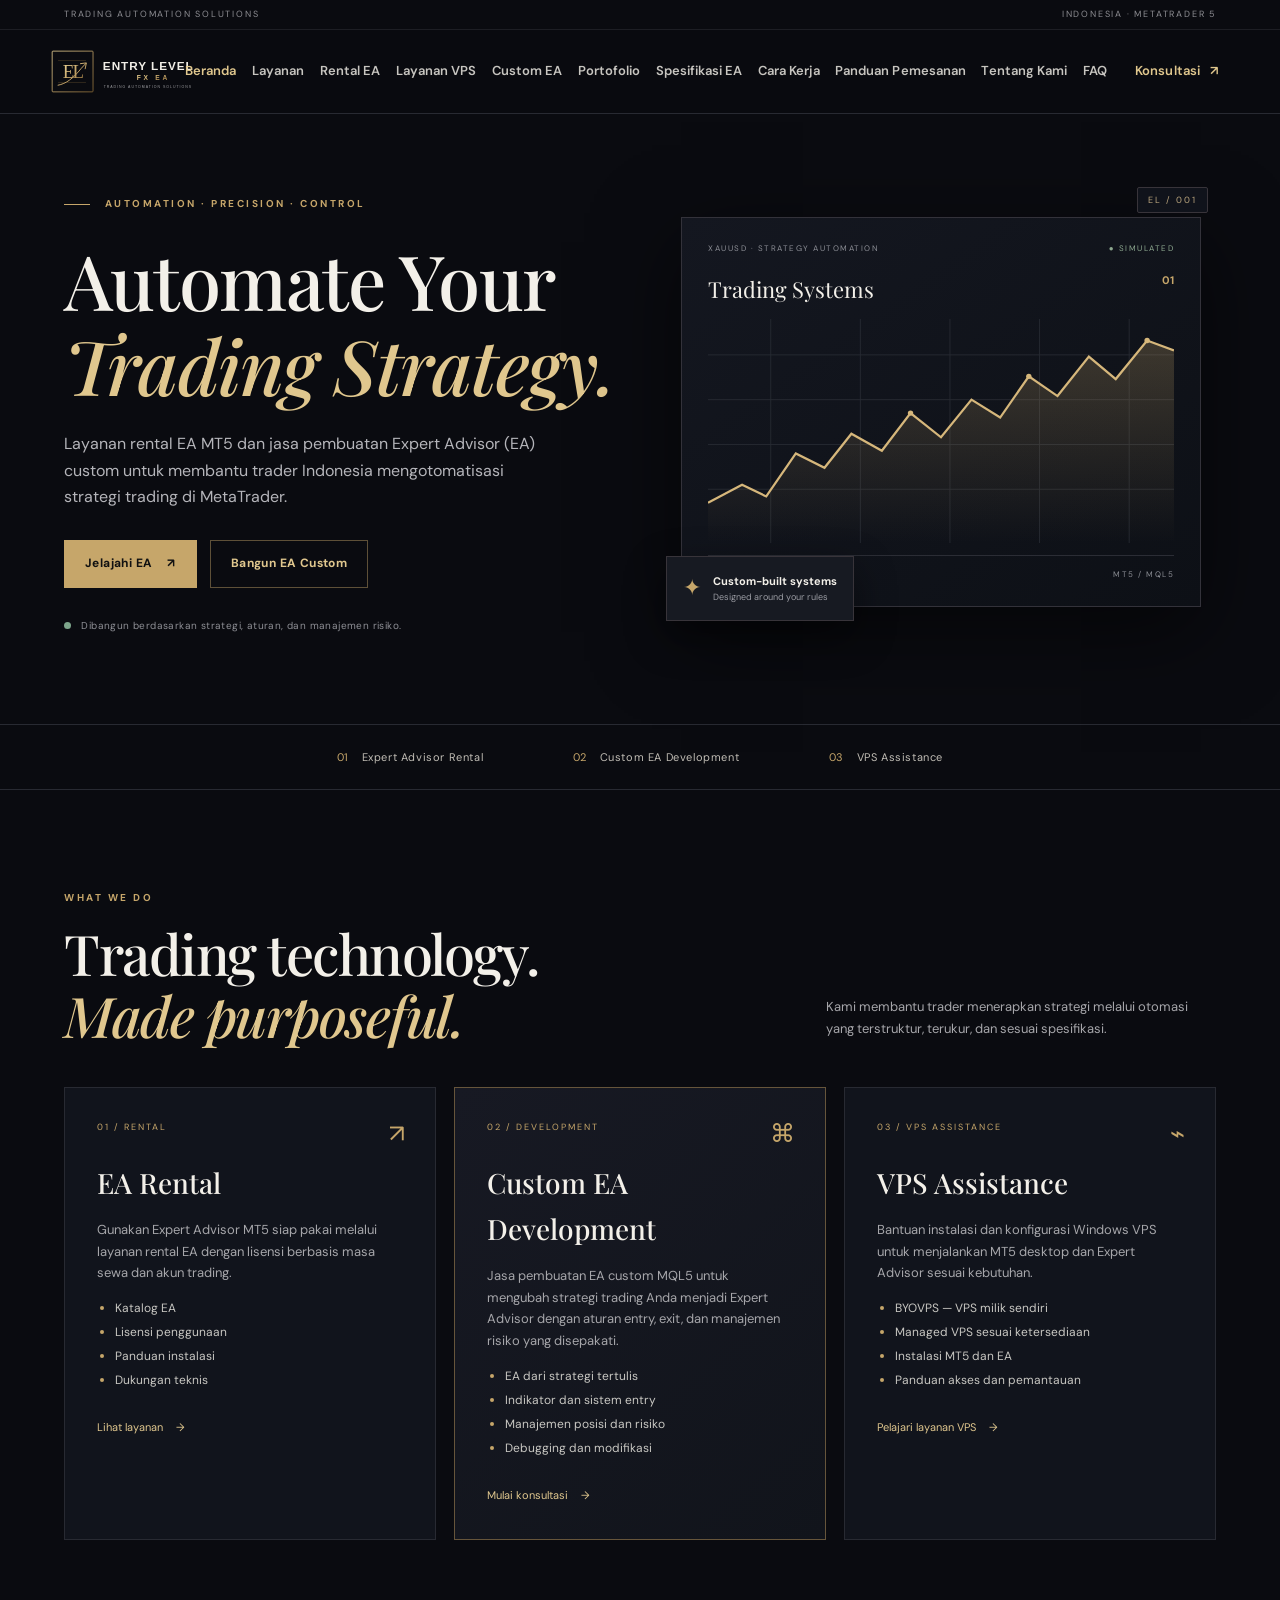
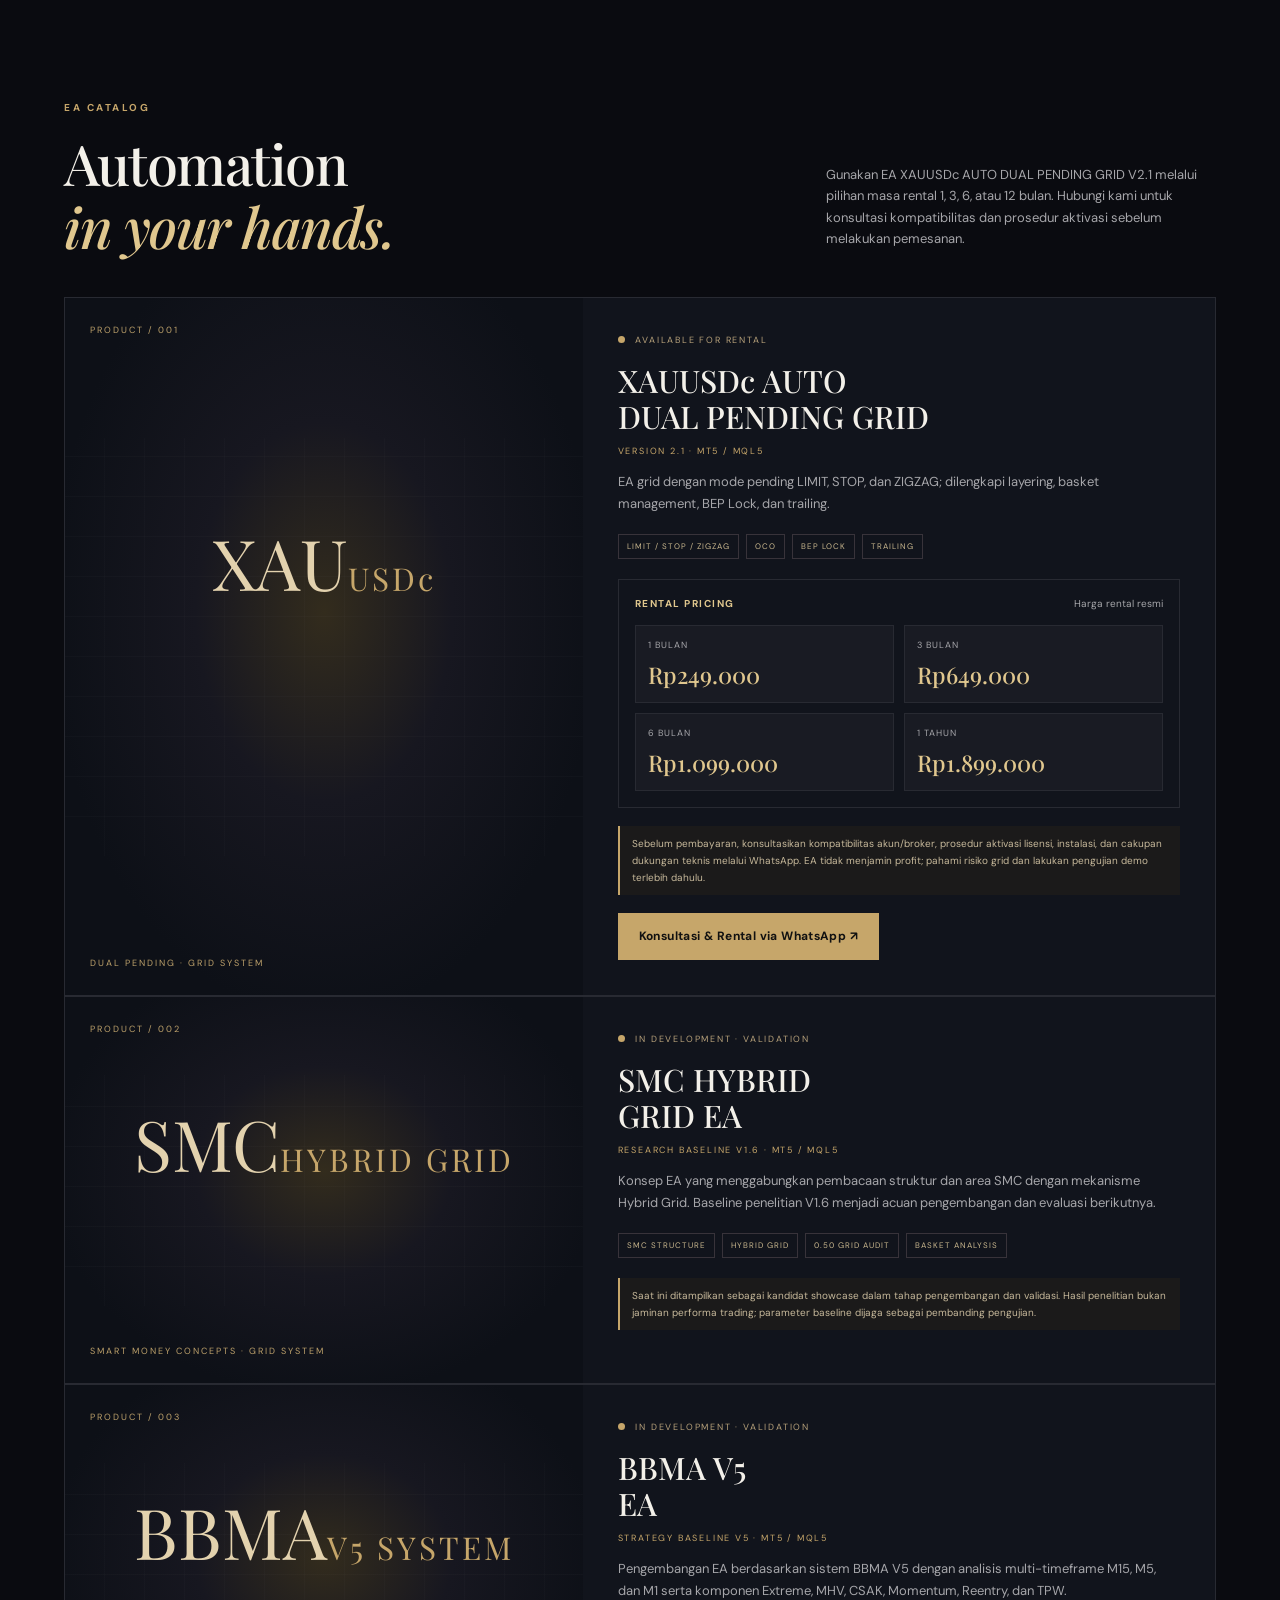
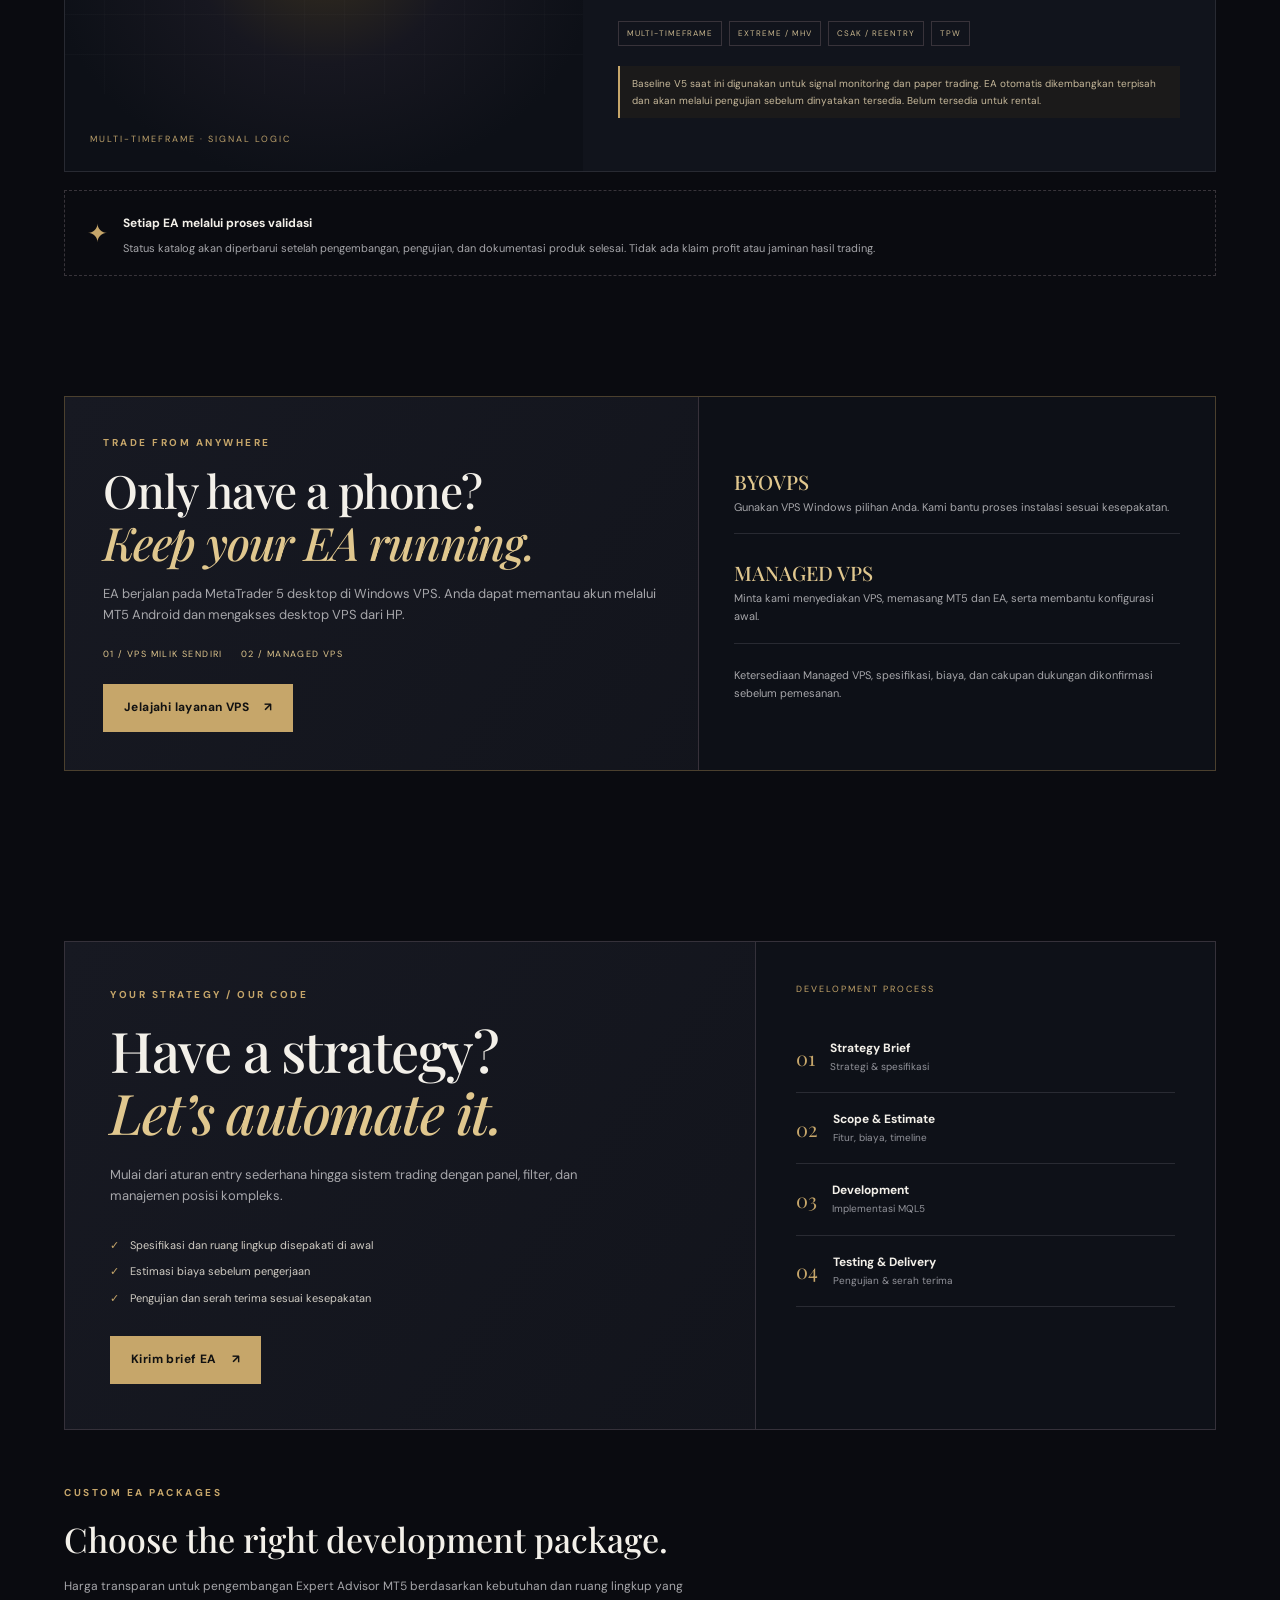
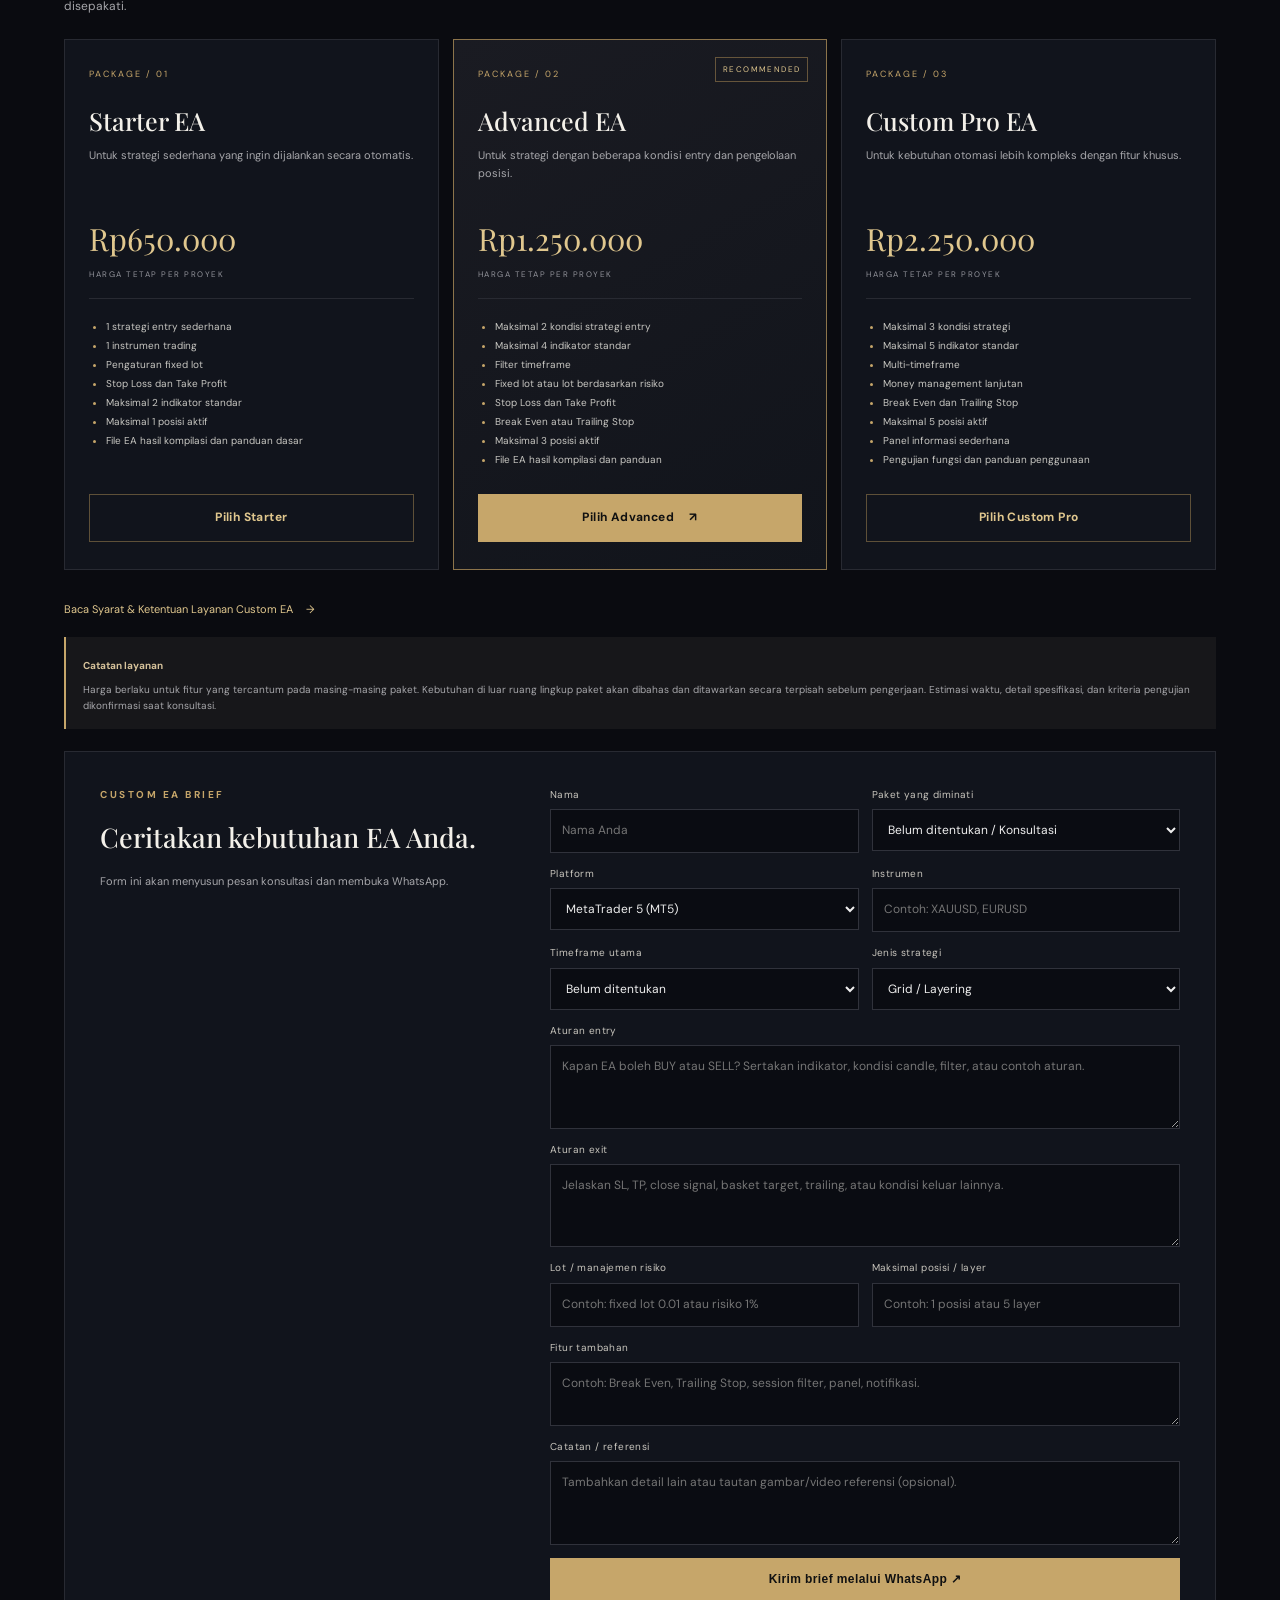
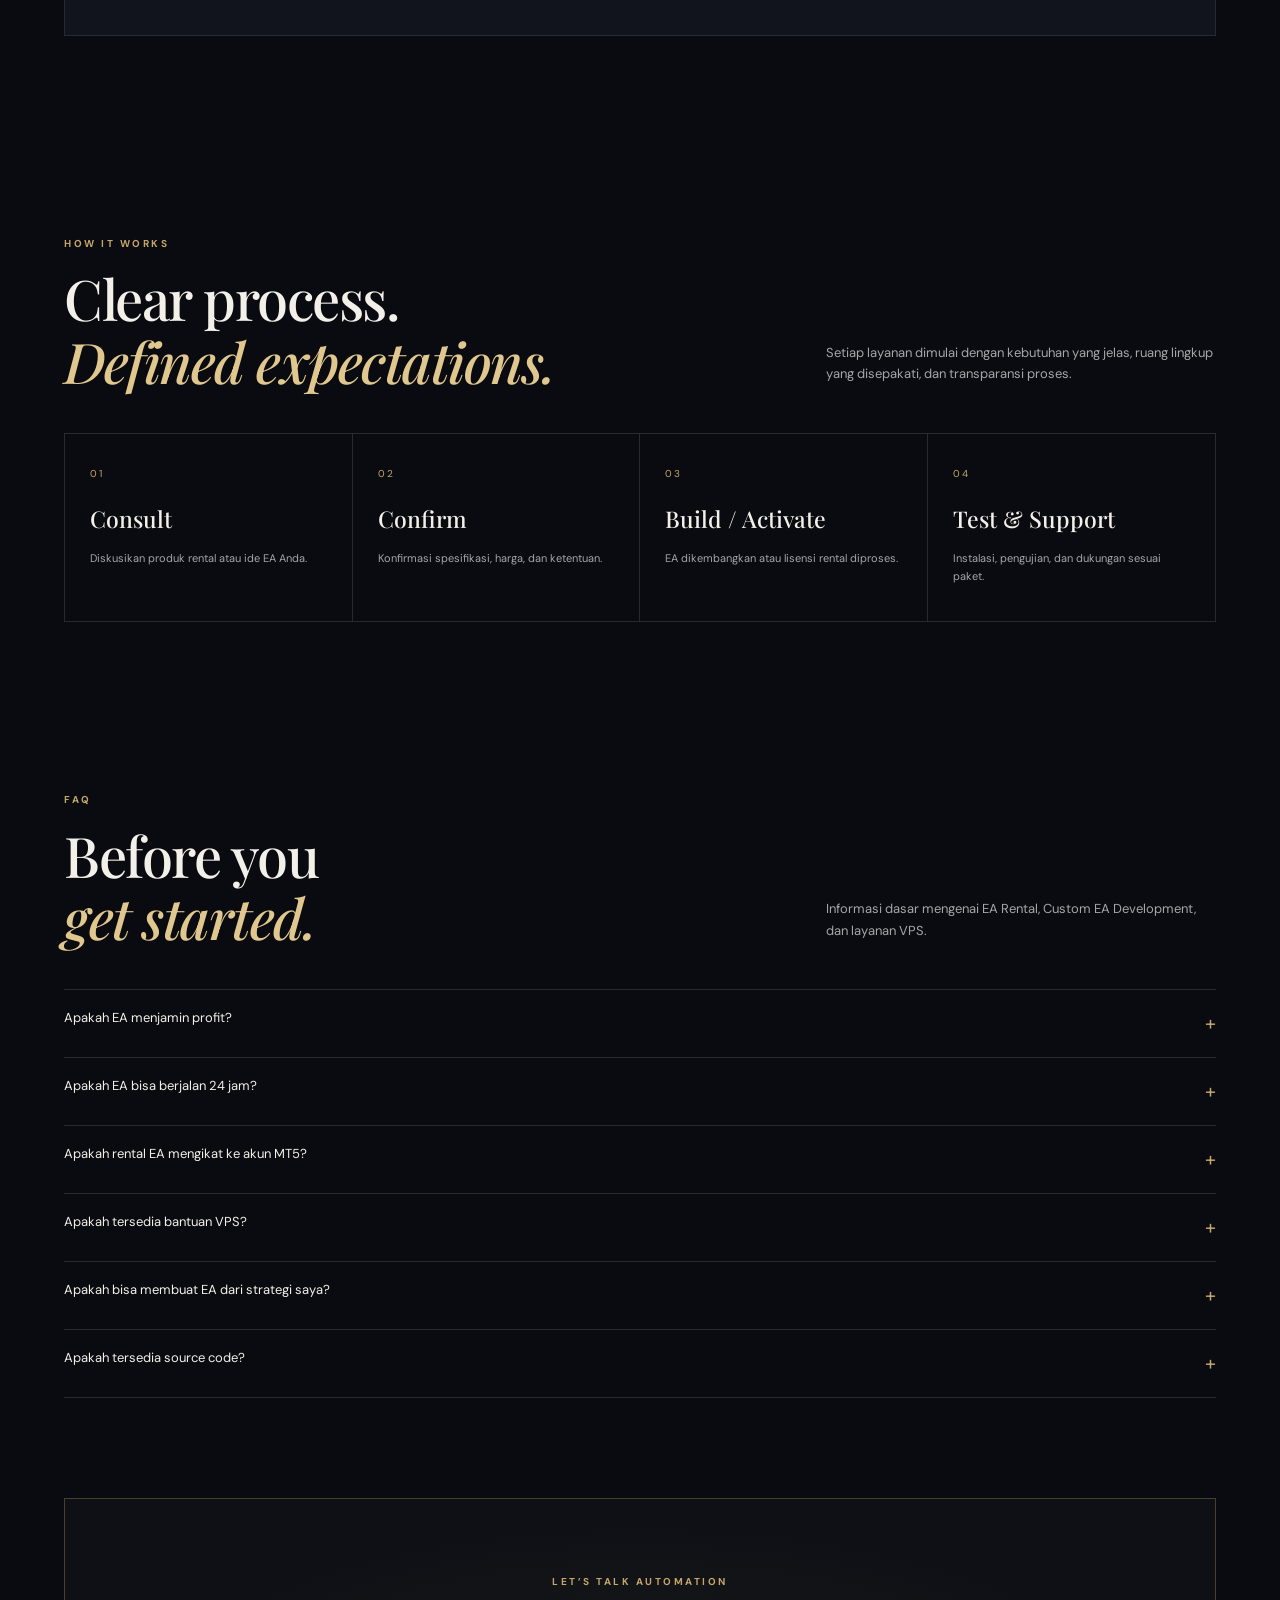
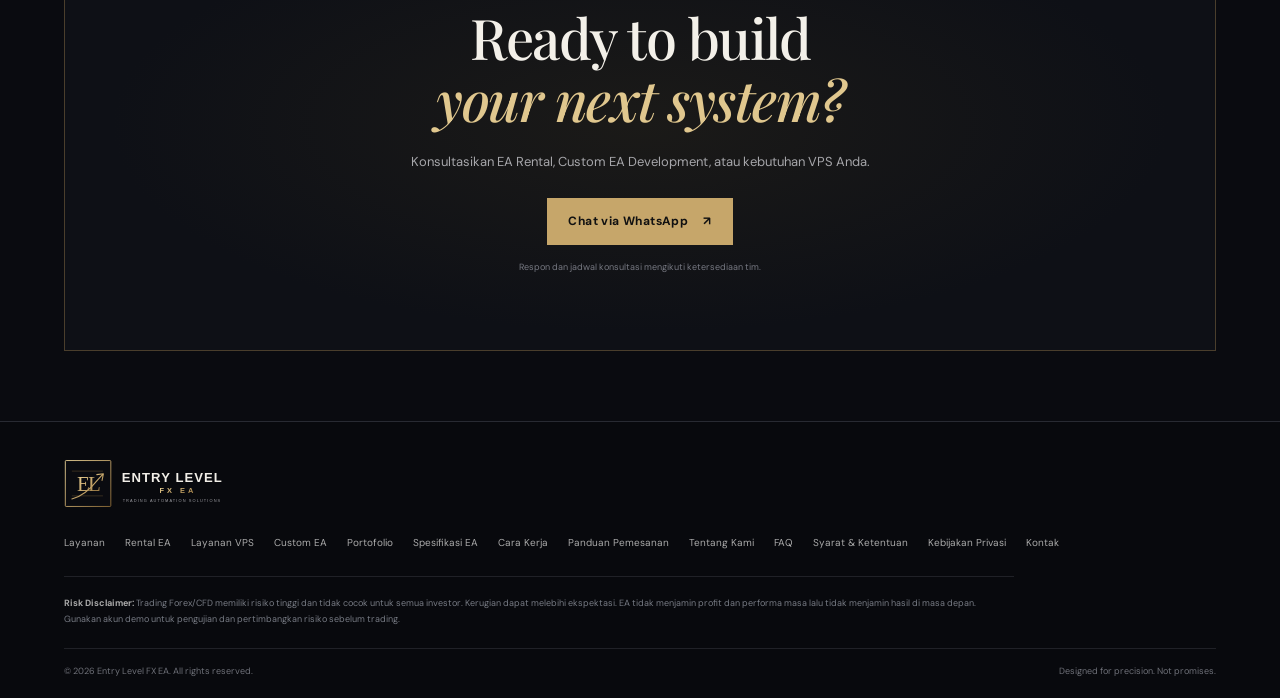
==== commit b594a214: "Add SMC Hybrid Grid and BBMA V5 showcase catalog cards" ====
--- a/index.html
+++ b/index.html
@@ -181,7 +181,41 @@
           <a class="button button-gold" href="#contact" data-wa="product">Konsultasi & Rental via WhatsApp ↗</a>
         </div>
       </article>
-      <div class="catalog-note"><span>+</span><div><b>EA berikutnya segera menyusul</b><p>Katalog akan diperluas setelah setiap produk melewati proses pengujian dan dokumentasi.</p></div></div>
+      <article class="product-card catalog-development-card">
+        <div class="product-visual">
+          <div class="product-label">PRODUCT / 002</div>
+          <div class="product-symbol">SMC<span>HYBRID GRID</span></div>
+          <div class="product-gridline"></div>
+          <div class="product-caption">SMART MONEY CONCEPTS · GRID SYSTEM</div>
+        </div>
+        <div class="product-info">
+          <div class="product-status"><span class="status-dot gold-dot"></span> IN DEVELOPMENT · VALIDATION</div>
+          <h3>SMC HYBRID<br>GRID EA</h3>
+          <p class="product-version">RESEARCH BASELINE V1.6 · MT5 / MQL5</p>
+          <p>Konsep EA yang menggabungkan pembacaan struktur dan area SMC dengan mekanisme Hybrid Grid. Baseline penelitian V1.6 menjadi acuan pengembangan dan evaluasi berikutnya.</p>
+          <div class="feature-tags"><span>SMC STRUCTURE</span><span>HYBRID GRID</span><span>0.50 GRID AUDIT</span><span>BASKET ANALYSIS</span></div>
+          <div class="product-note">Saat ini ditampilkan sebagai kandidat showcase dalam tahap pengembangan dan validasi. Hasil penelitian bukan jaminan performa trading; parameter baseline dijaga sebagai pembanding pengujian.</div>
+        </div>
+      </article>
+
+      <article class="product-card catalog-development-card">
+        <div class="product-visual">
+          <div class="product-label">PRODUCT / 003</div>
+          <div class="product-symbol">BBMA<span>V5 SYSTEM</span></div>
+          <div class="product-gridline"></div>
+          <div class="product-caption">MULTI-TIMEFRAME · SIGNAL LOGIC</div>
+        </div>
+        <div class="product-info">
+          <div class="product-status"><span class="status-dot gold-dot"></span> IN DEVELOPMENT · VALIDATION</div>
+          <h3>BBMA V5<br>EA</h3>
+          <p class="product-version">STRATEGY BASELINE V5 · MT5 / MQL5</p>
+          <p>Pengembangan EA berdasarkan sistem BBMA V5 dengan analisis multi-timeframe M15, M5, dan M1 serta komponen Extreme, MHV, CSAK, Momentum, Reentry, dan TPW.</p>
+          <div class="feature-tags"><span>MULTI-TIMEFRAME</span><span>EXTREME / MHV</span><span>CSAK / REENTRY</span><span>TPW</span></div>
+          <div class="product-note">Baseline V5 saat ini digunakan untuk signal monitoring dan paper trading. EA otomatis dikembangkan terpisah dan akan melalui pengujian sebelum dinyatakan tersedia. Belum tersedia untuk rental.</div>
+        </div>
+      </article>
+
+      <div class="catalog-note"><span>✦</span><div><b>Setiap EA melalui proses validasi</b><p>Status katalog akan diperbarui setelah pengembangan, pengujian, dan dokumentasi produk selesai. Tidak ada klaim profit atau jaminan hasil trading.</p></div></div>
     </section>
 
 
--- a/styles.css
+++ b/styles.css
@@ -376,3 +376,176 @@
   .site-header .brand-logo { width: min(58vw, 190px); }
   .service-grid { grid-template-columns: 1fr; }
 }
+
+
+/* FINAL NAVIGATION FIX — restore visible menu control on tablet/laptop widths */
+@media (min-width: 681px) and (max-width: 1400px) {
+  .site-header {
+    position: sticky;
+    top: 0;
+    display: flex;
+    align-items: center;
+    justify-content: space-between;
+    gap: 14px;
+  }
+  .site-header .menu-toggle {
+    display: inline-grid !important;
+    place-items: center;
+    flex: 0 0 44px;
+    min-width: 44px;
+    min-height: 42px;
+    cursor: pointer;
+  }
+  .site-header nav,
+  .site-header nav.open {
+    display: none !important;
+    position: absolute;
+    top: 100%;
+    left: 0;
+    right: 0;
+    flex-direction: column;
+    align-items: stretch;
+    gap: 0;
+    max-height: calc(100vh - 90px);
+    overflow-y: auto;
+    overflow-x: hidden;
+    padding: 10px max(5vw, 22px) 18px;
+    margin: 0;
+    background: rgba(10,11,16,.985);
+    border-bottom: 1px solid var(--line);
+    box-shadow: 0 18px 30px rgba(0,0,0,.35);
+    white-space: normal;
+    z-index: 60;
+  }
+  .site-header nav.open {
+    display: flex !important;
+  }
+  .site-header nav a {
+    display: block;
+    width: 100%;
+    padding: 12px 2px;
+    border-bottom: 1px solid #252731;
+    white-space: normal;
+    font-size: 12px;
+  }
+  .site-header nav .nav-cta {
+    margin: 12px 0 0;
+    text-align: center;
+  }
+}
+@media (max-width: 680px) {
+  .site-header .menu-toggle {
+    display: inline-grid !important;
+    place-items: center;
+  }
+  .site-header nav,
+  .site-header nav.open {
+    position: absolute;
+    top: 100%;
+    left: 0;
+    right: 0;
+  }
+}
+@media (min-width: 1401px) {
+  .site-header .menu-toggle {
+    display: none !important;
+  }
+  .site-header nav,
+  .site-header nav.open {
+    display: flex !important;
+    position: static;
+    flex-direction: row;
+    align-items: center;
+  }
+}
+
+
+/* LAPTOP NAVIGATION — show the full horizontal menu from 1024px upward */
+@media (min-width: 1024px) {
+  .site-header {
+    display: flex;
+    align-items: center;
+    justify-content: space-between;
+    gap: 10px;
+  }
+  .site-header .brand {
+    flex: 0 1 auto;
+    min-width: 0;
+  }
+  .site-header .brand-logo {
+    width: clamp(118px, 12vw, 165px);
+  }
+  .site-header .menu-toggle {
+    display: none !important;
+  }
+  .site-header nav,
+  .site-header nav.open {
+    display: flex !important;
+    position: static;
+    flex: 1 1 auto;
+    min-width: 0;
+    flex-direction: row;
+    align-items: center;
+    justify-content: flex-end;
+    gap: clamp(5px, .55vw, 9px);
+    max-height: none;
+    overflow: visible;
+    padding: 0;
+    margin: 0;
+    background: transparent;
+    border: 0;
+    box-shadow: none;
+    white-space: nowrap;
+  }
+  .site-header nav a {
+    display: inline-flex;
+    flex: 0 1 auto;
+    width: auto;
+    padding: 9px 2px;
+    border: 0;
+    white-space: nowrap;
+    font-size: 11px !important;
+  }
+  .site-header nav .nav-cta {
+    margin: 0 0 0 4px;
+    text-align: center;
+  }
+}
+
+
+/* HEADER POLISH — larger brand, tighter logo-to-menu spacing, clearer navigation */
+@media (min-width: 1200px) {
+  .site-header {
+    padding-left: clamp(28px, 4vw, 56px);
+    padding-right: clamp(28px, 4vw, 56px);
+    gap: 16px;
+  }
+  .site-header .brand {
+    flex: 0 0 auto;
+    margin-right: 0;
+  }
+  .site-header .brand-logo {
+    width: 220px;
+    max-width: none;
+  }
+  .site-header nav,
+  .site-header nav.open {
+    flex: 1 1 auto;
+    justify-content: flex-end;
+    gap: clamp(8px, .72vw, 12px);
+  }
+  .site-header nav a {
+    font-size: 13px !important;
+    font-weight: 600 !important;
+    letter-spacing: .05px;
+  }
+}
+@media (min-width: 1401px) {
+  .site-header .brand-logo {
+    width: 230px;
+  }
+  .site-header nav,
+  .site-header nav.open {
+    gap: clamp(10px, .8vw, 14px);
+  }
+}
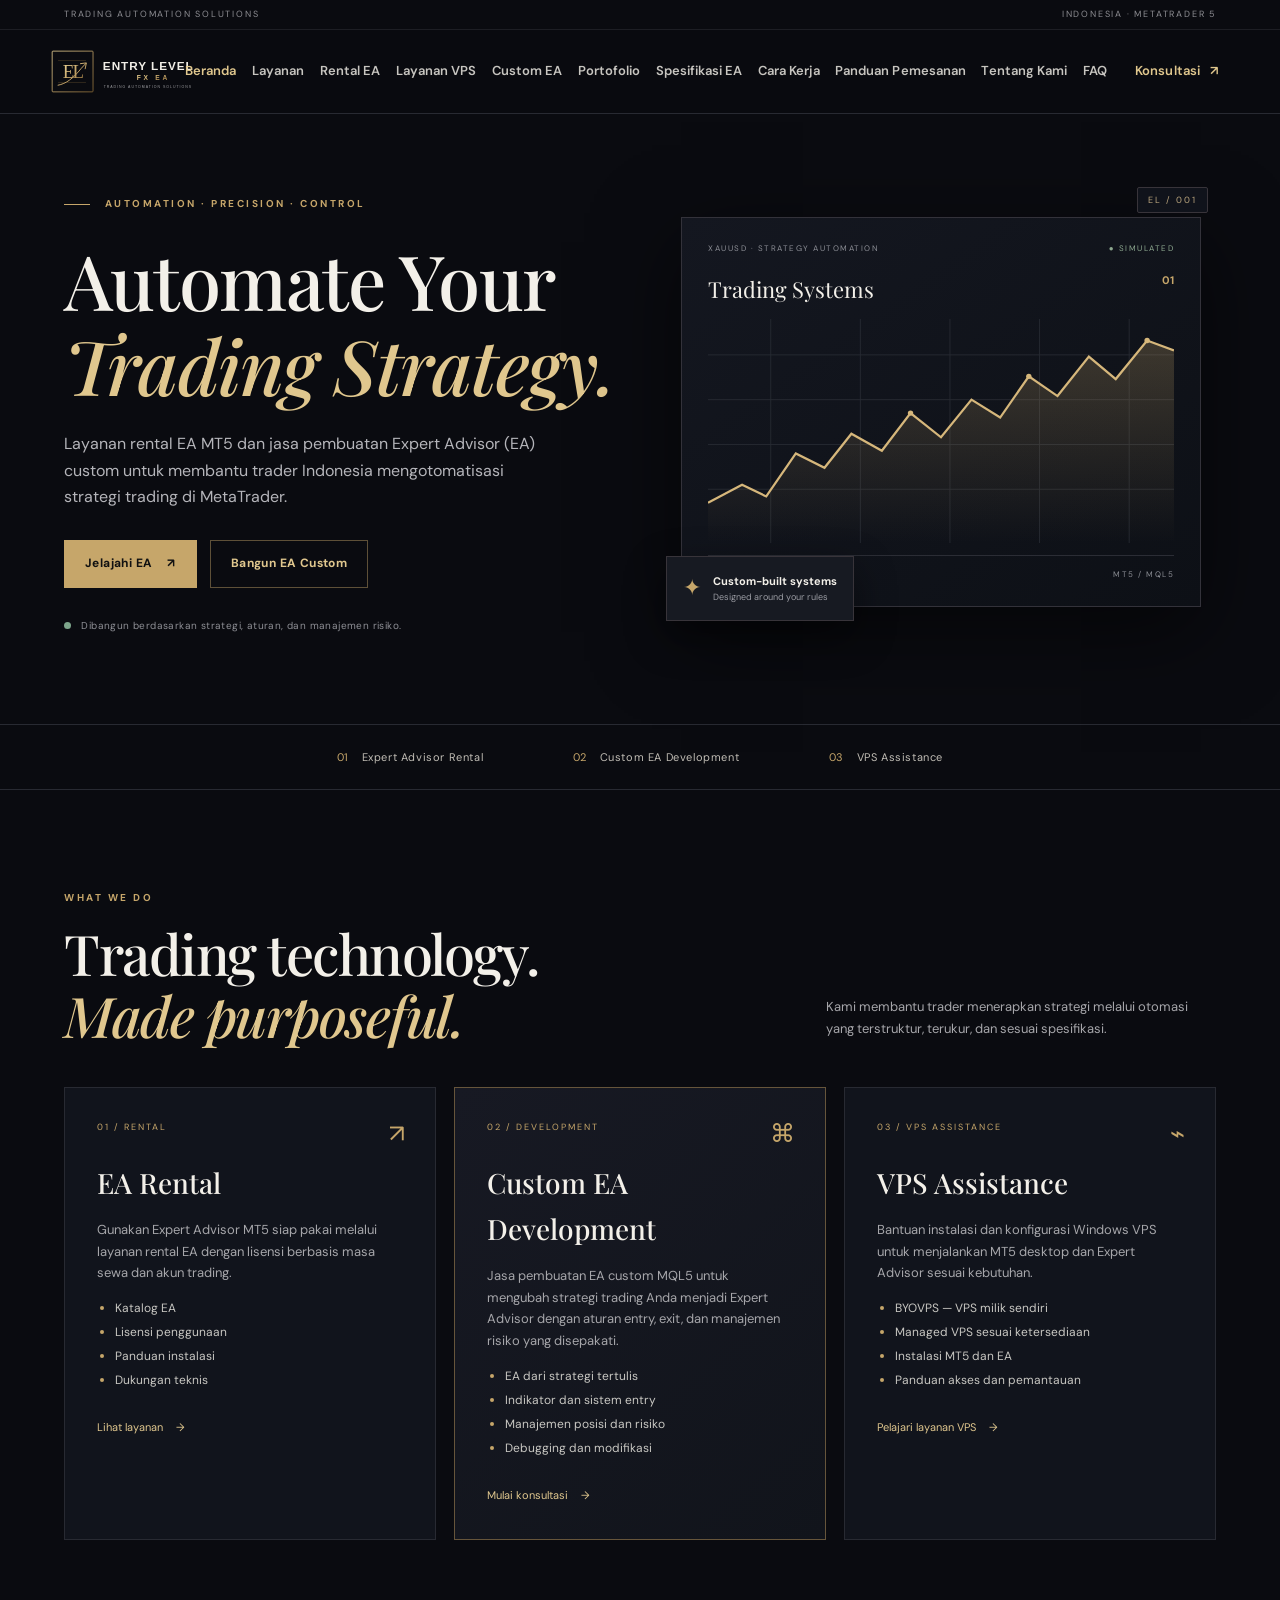
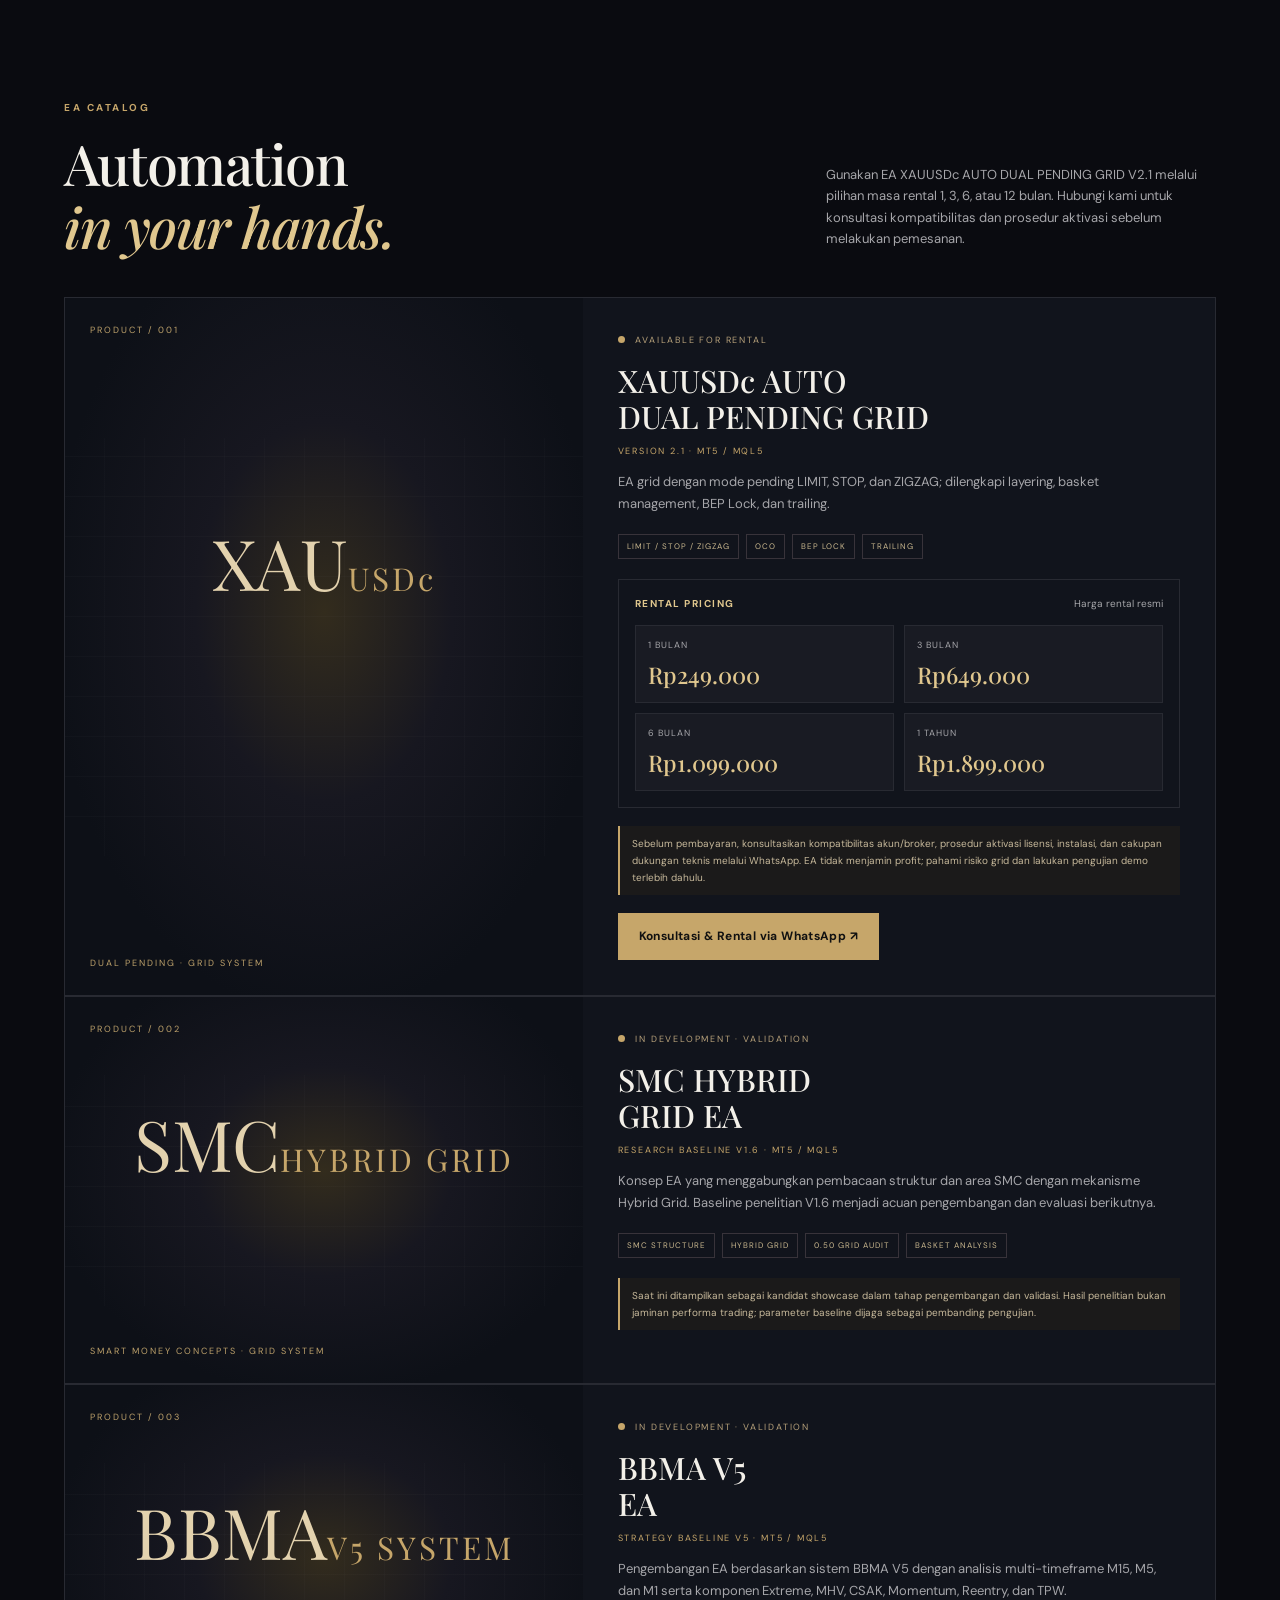
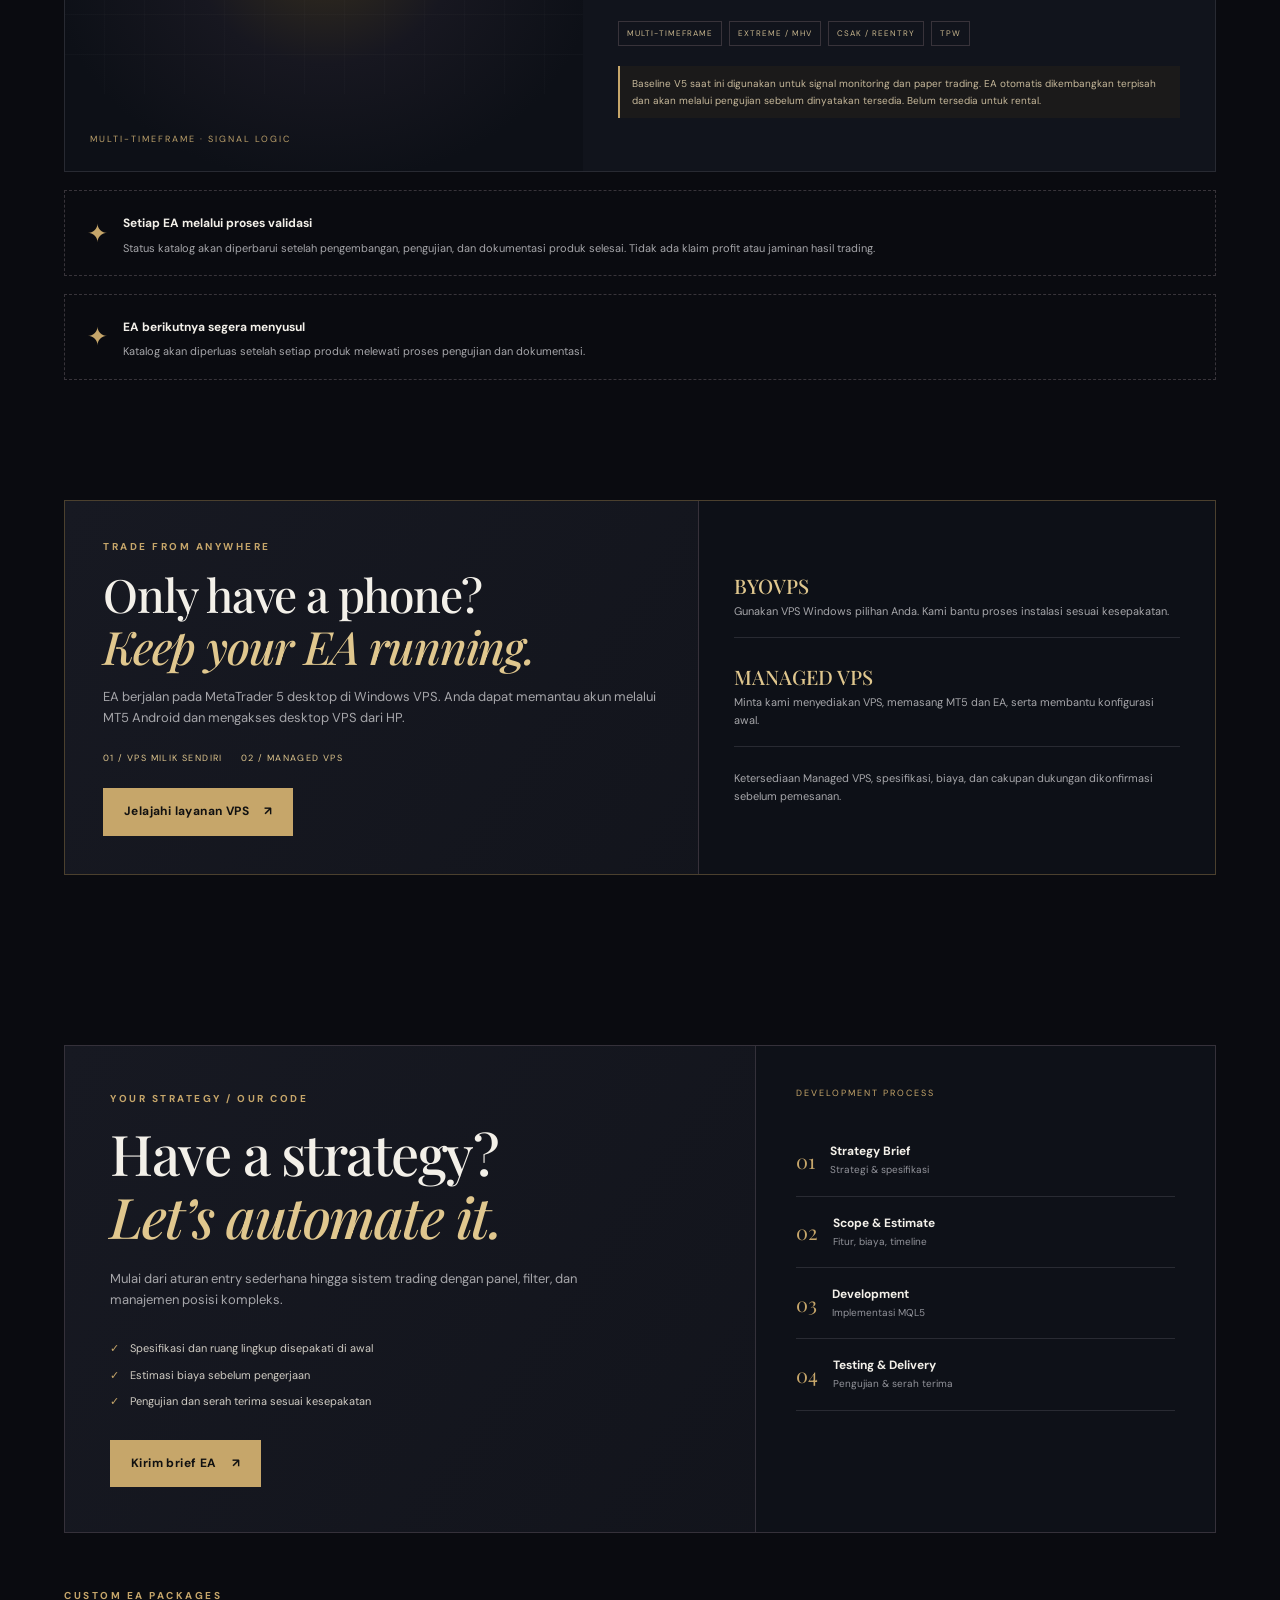
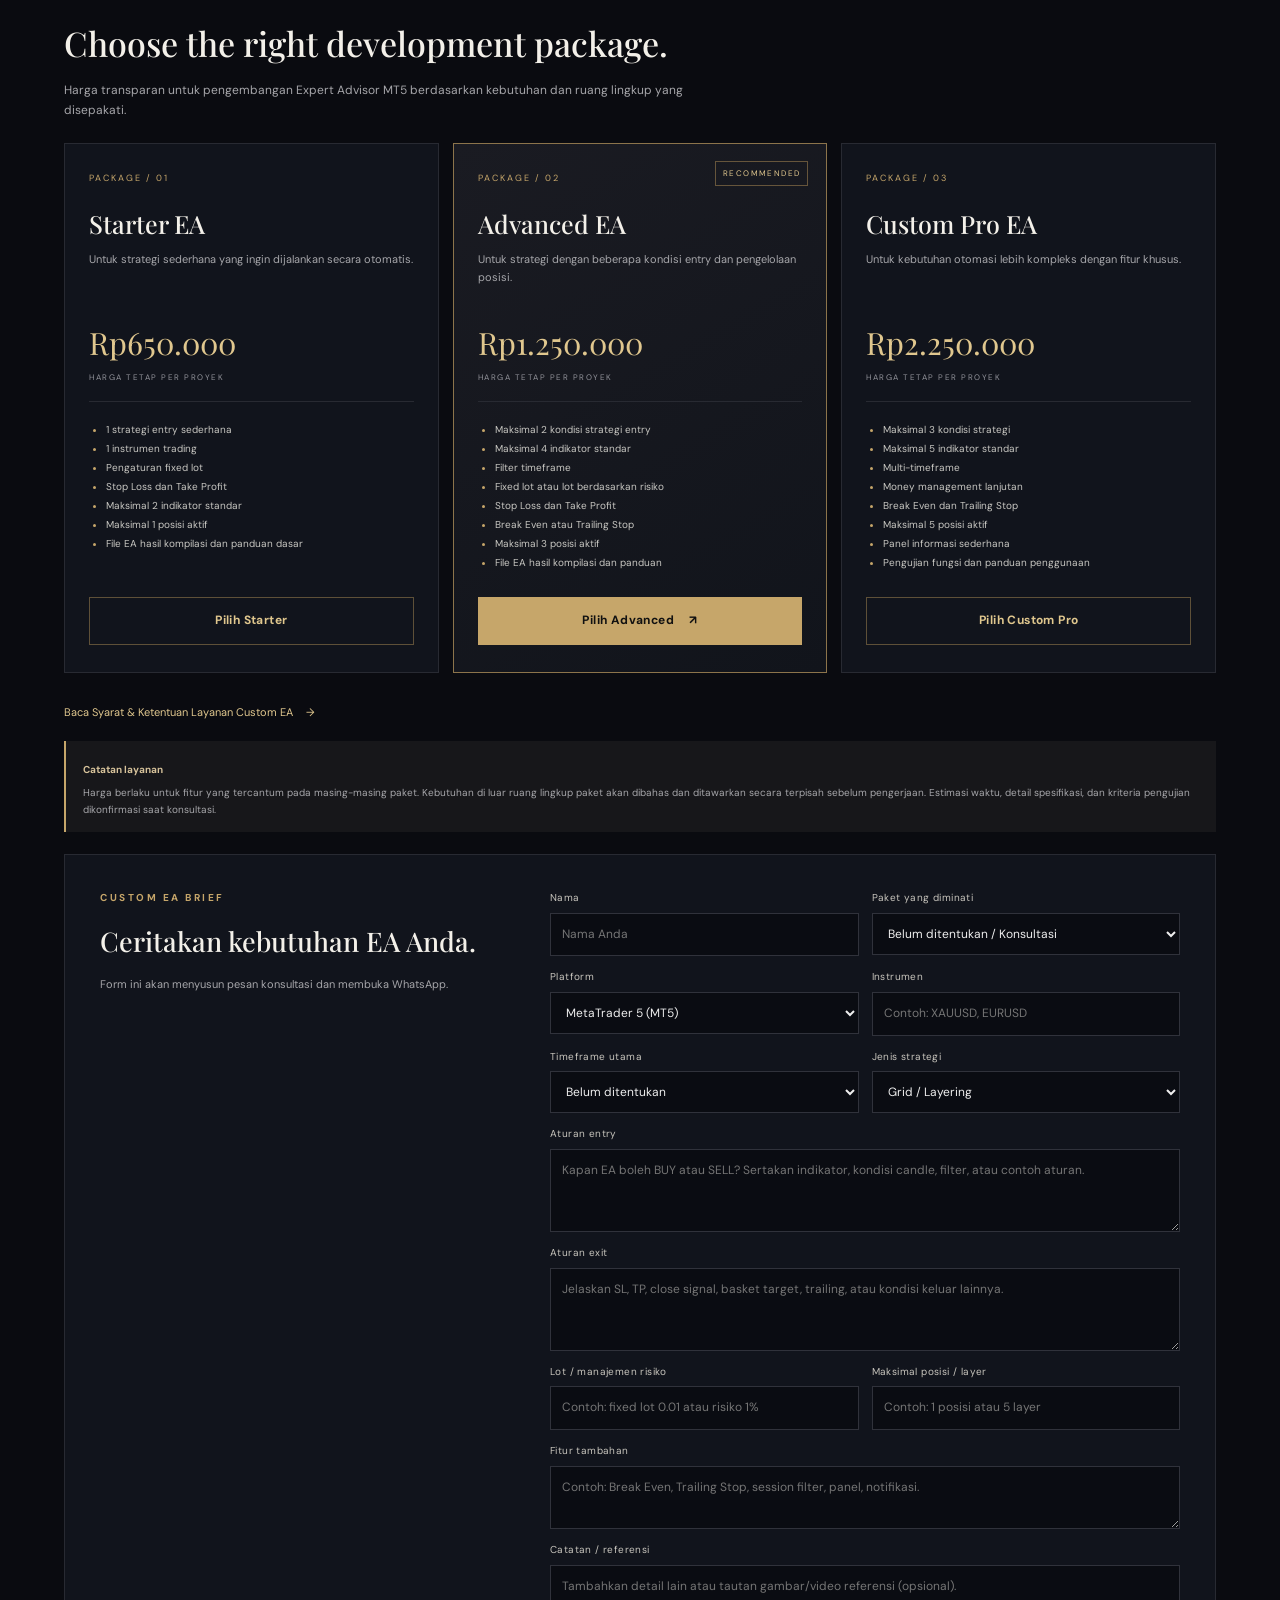
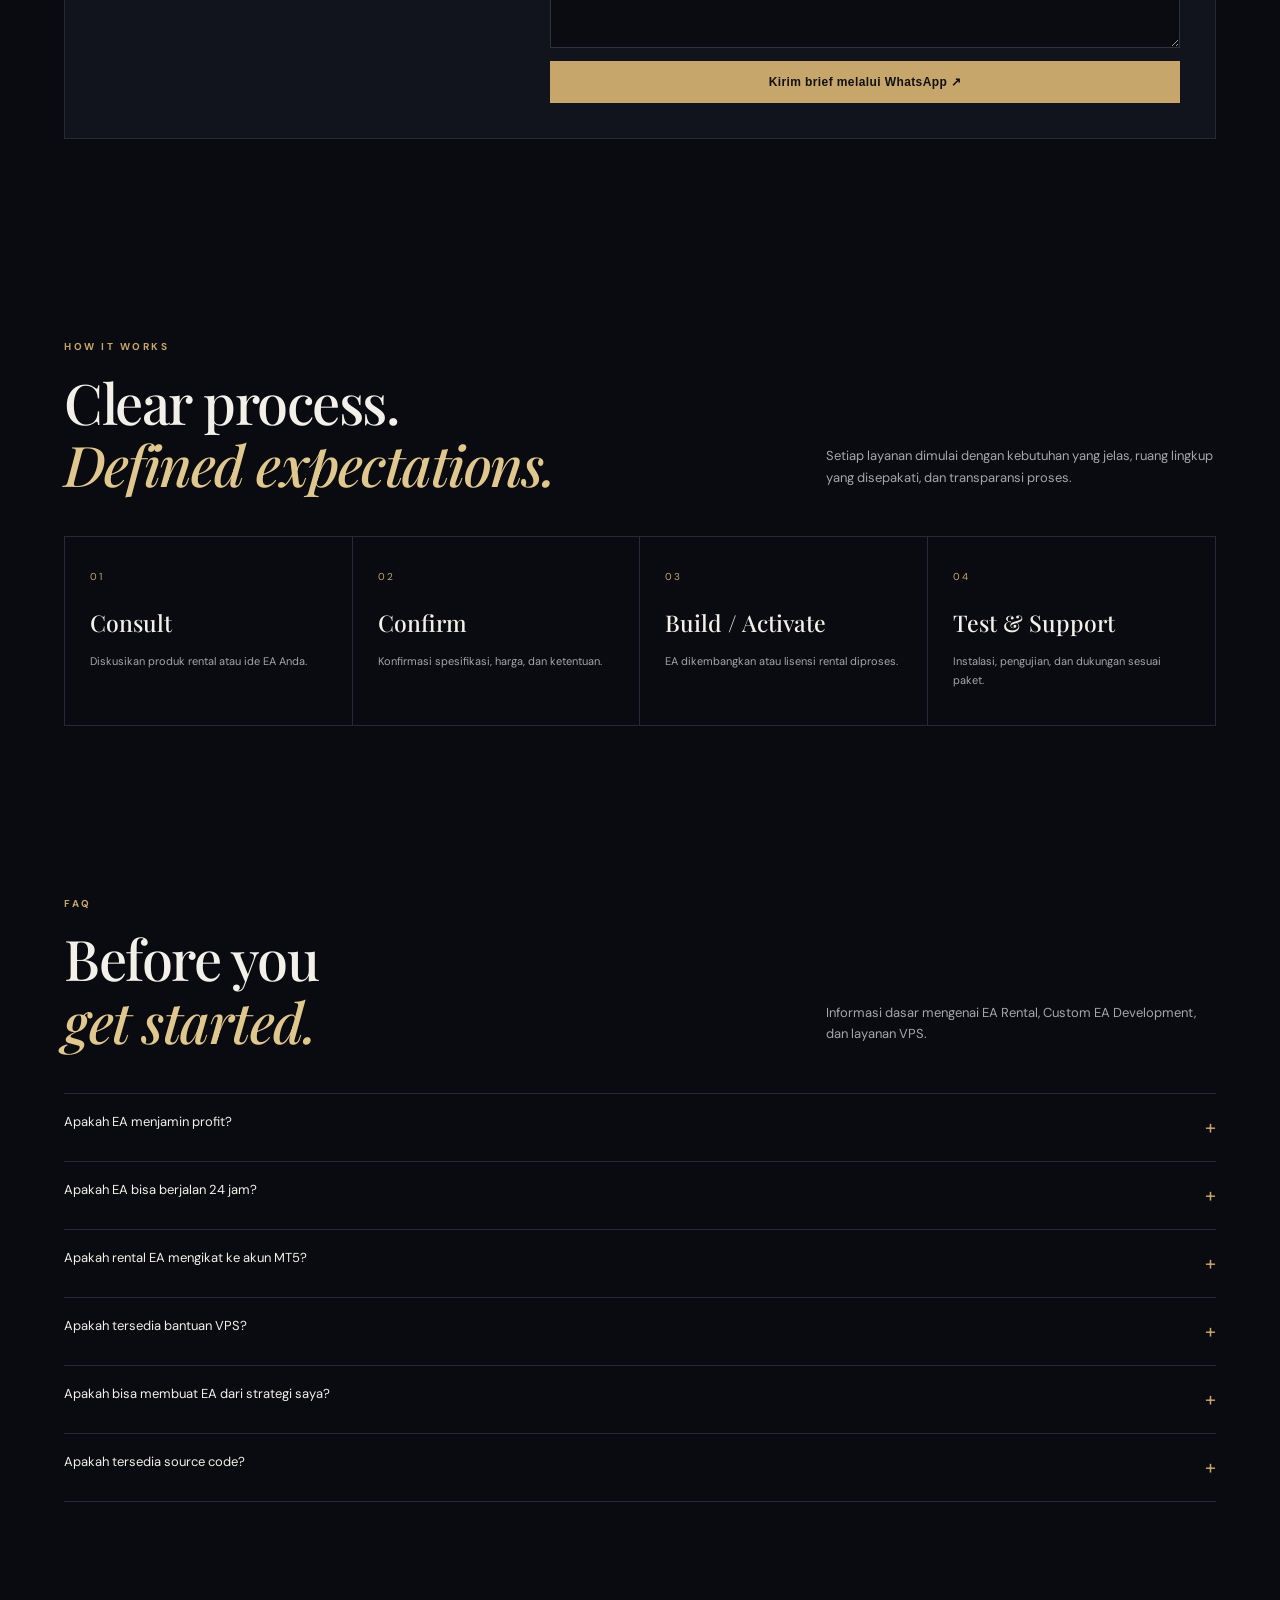
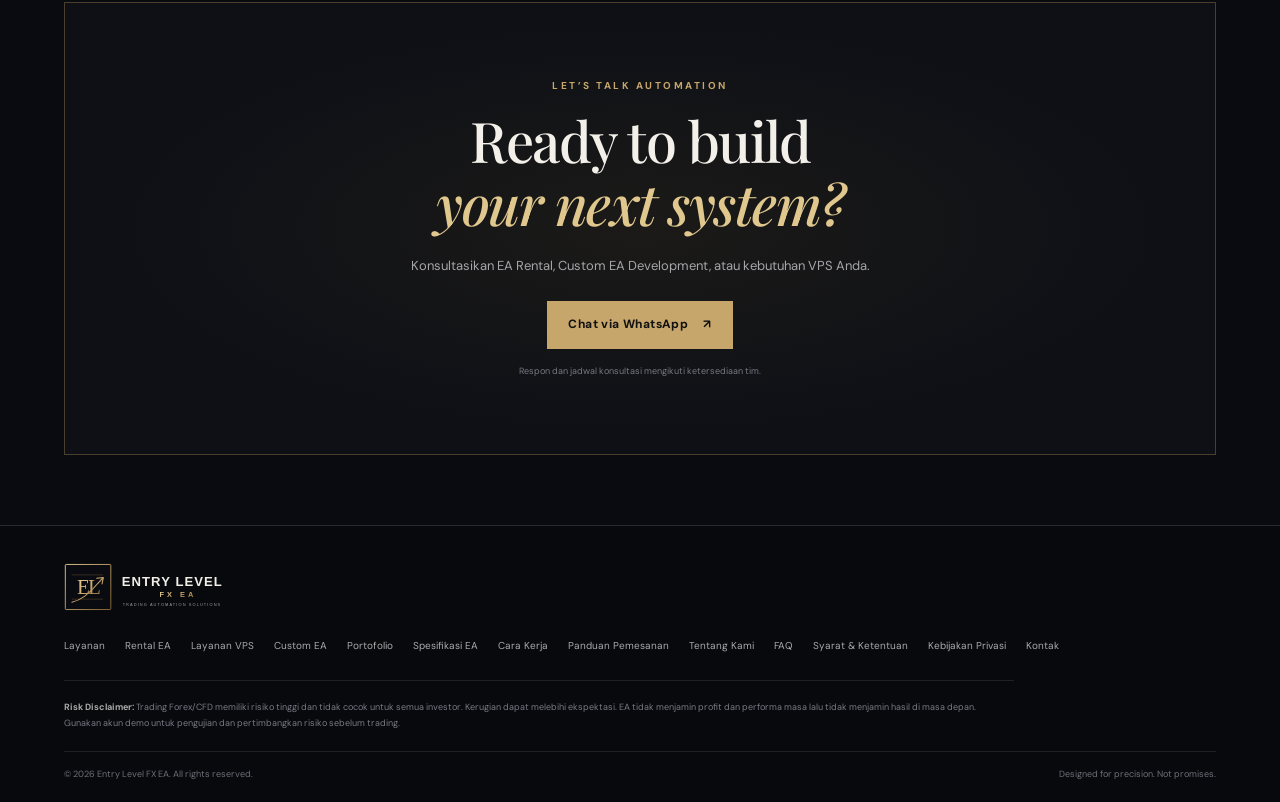
==== commit 59de99c1: "Rebuild catalog cards and move upcoming EA note to catalog end" ====
--- a/index.html
+++ b/index.html
@@ -216,6 +216,14 @@
       </article>
 
       <div class="catalog-note"><span>✦</span><div><b>Setiap EA melalui proses validasi</b><p>Status katalog akan diperbarui setelah pengembangan, pengujian, dan dokumentasi produk selesai. Tidak ada klaim profit atau jaminan hasil trading.</p></div></div>
+
+      <div class="catalog-note catalog-coming-soon">
+        <span>✦</span>
+        <div>
+          <b>EA berikutnya segera menyusul</b>
+          <p>Katalog akan diperluas setelah setiap produk melewati proses pengujian dan dokumentasi.</p>
+        </div>
+      </div>
     </section>
 
 
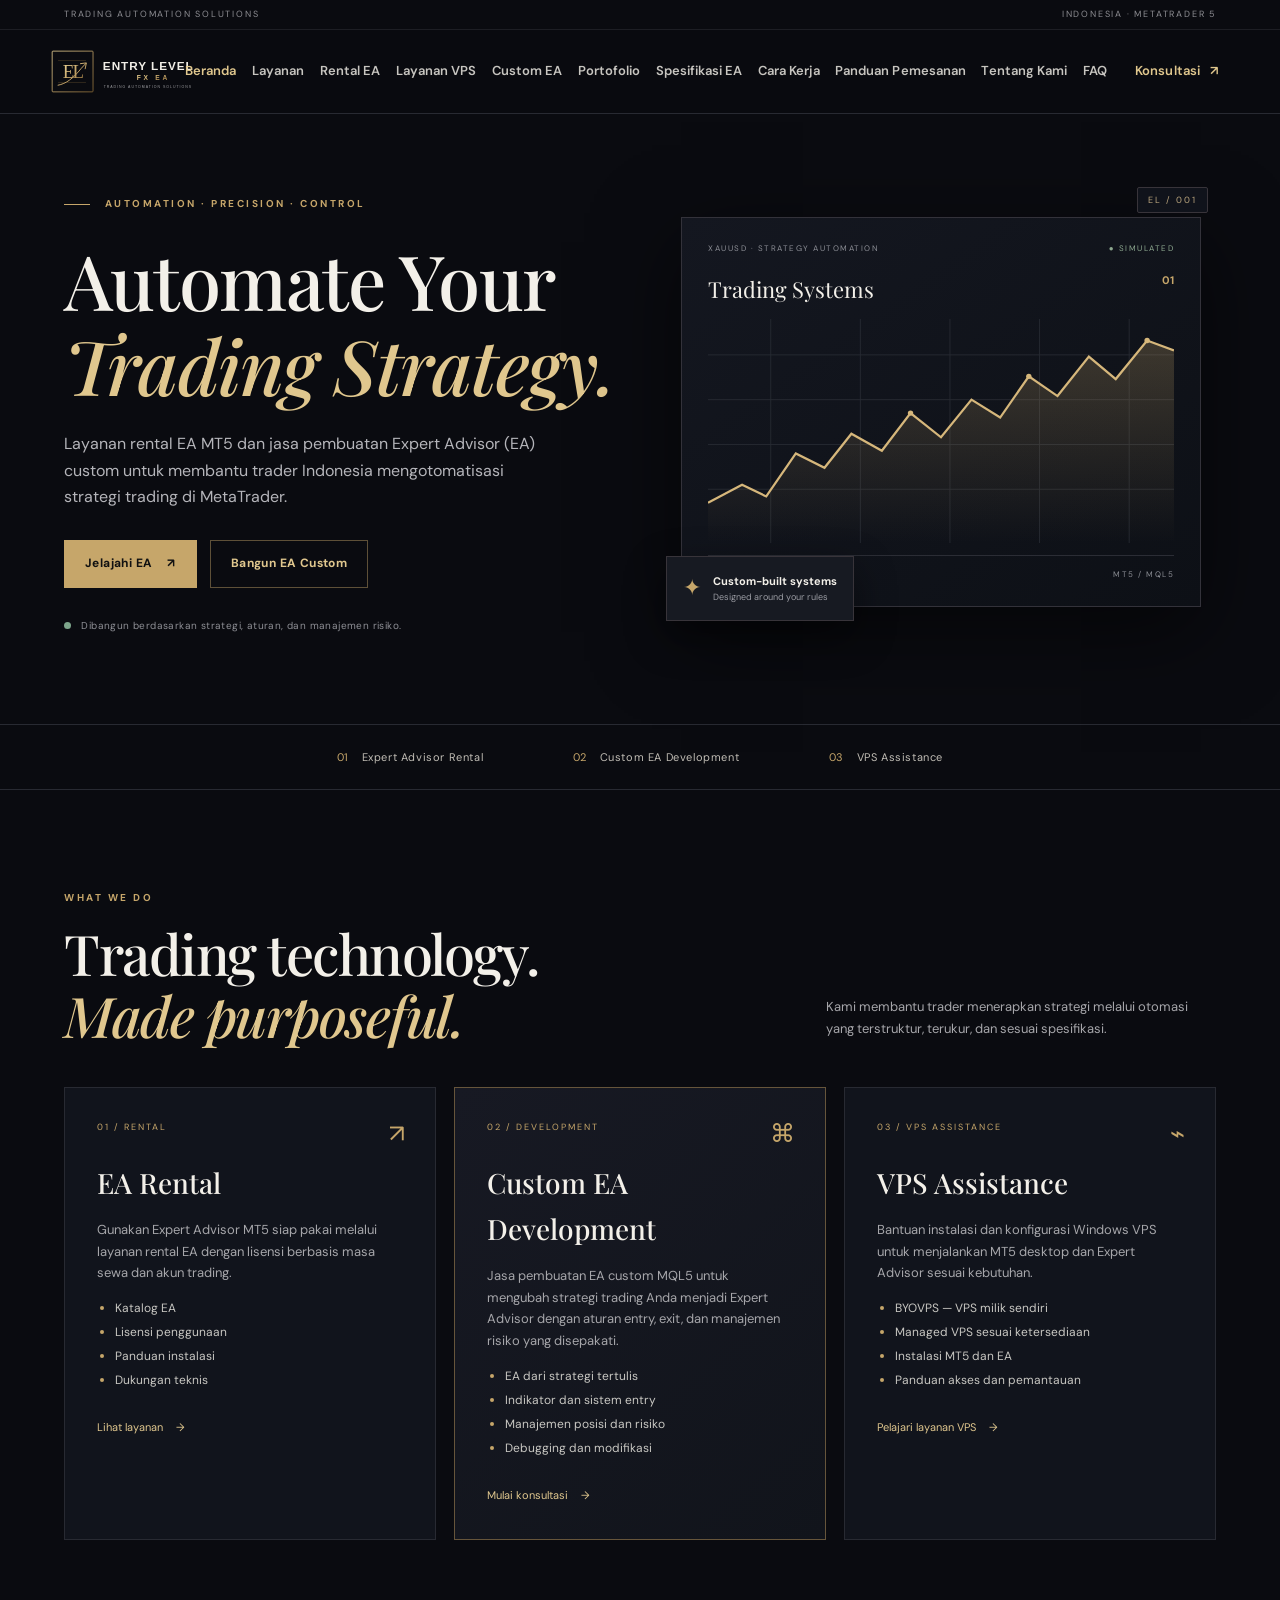
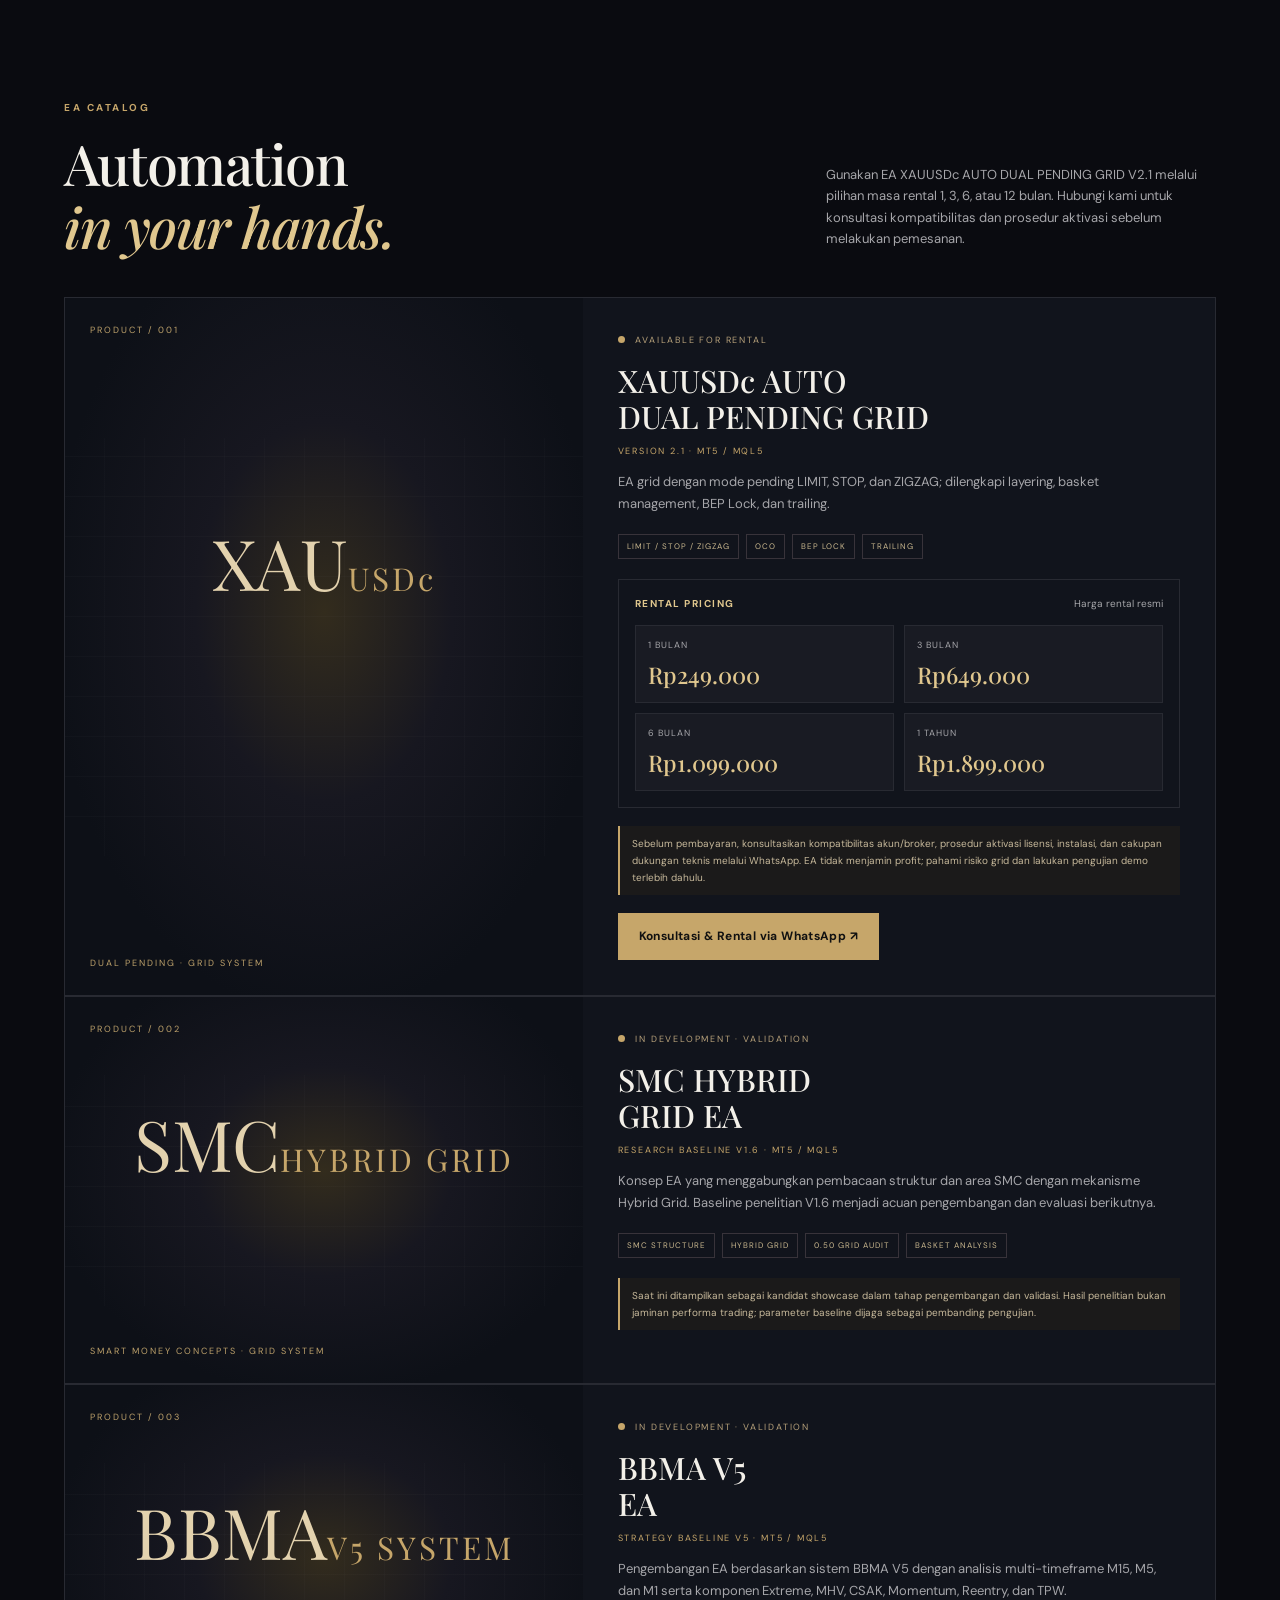
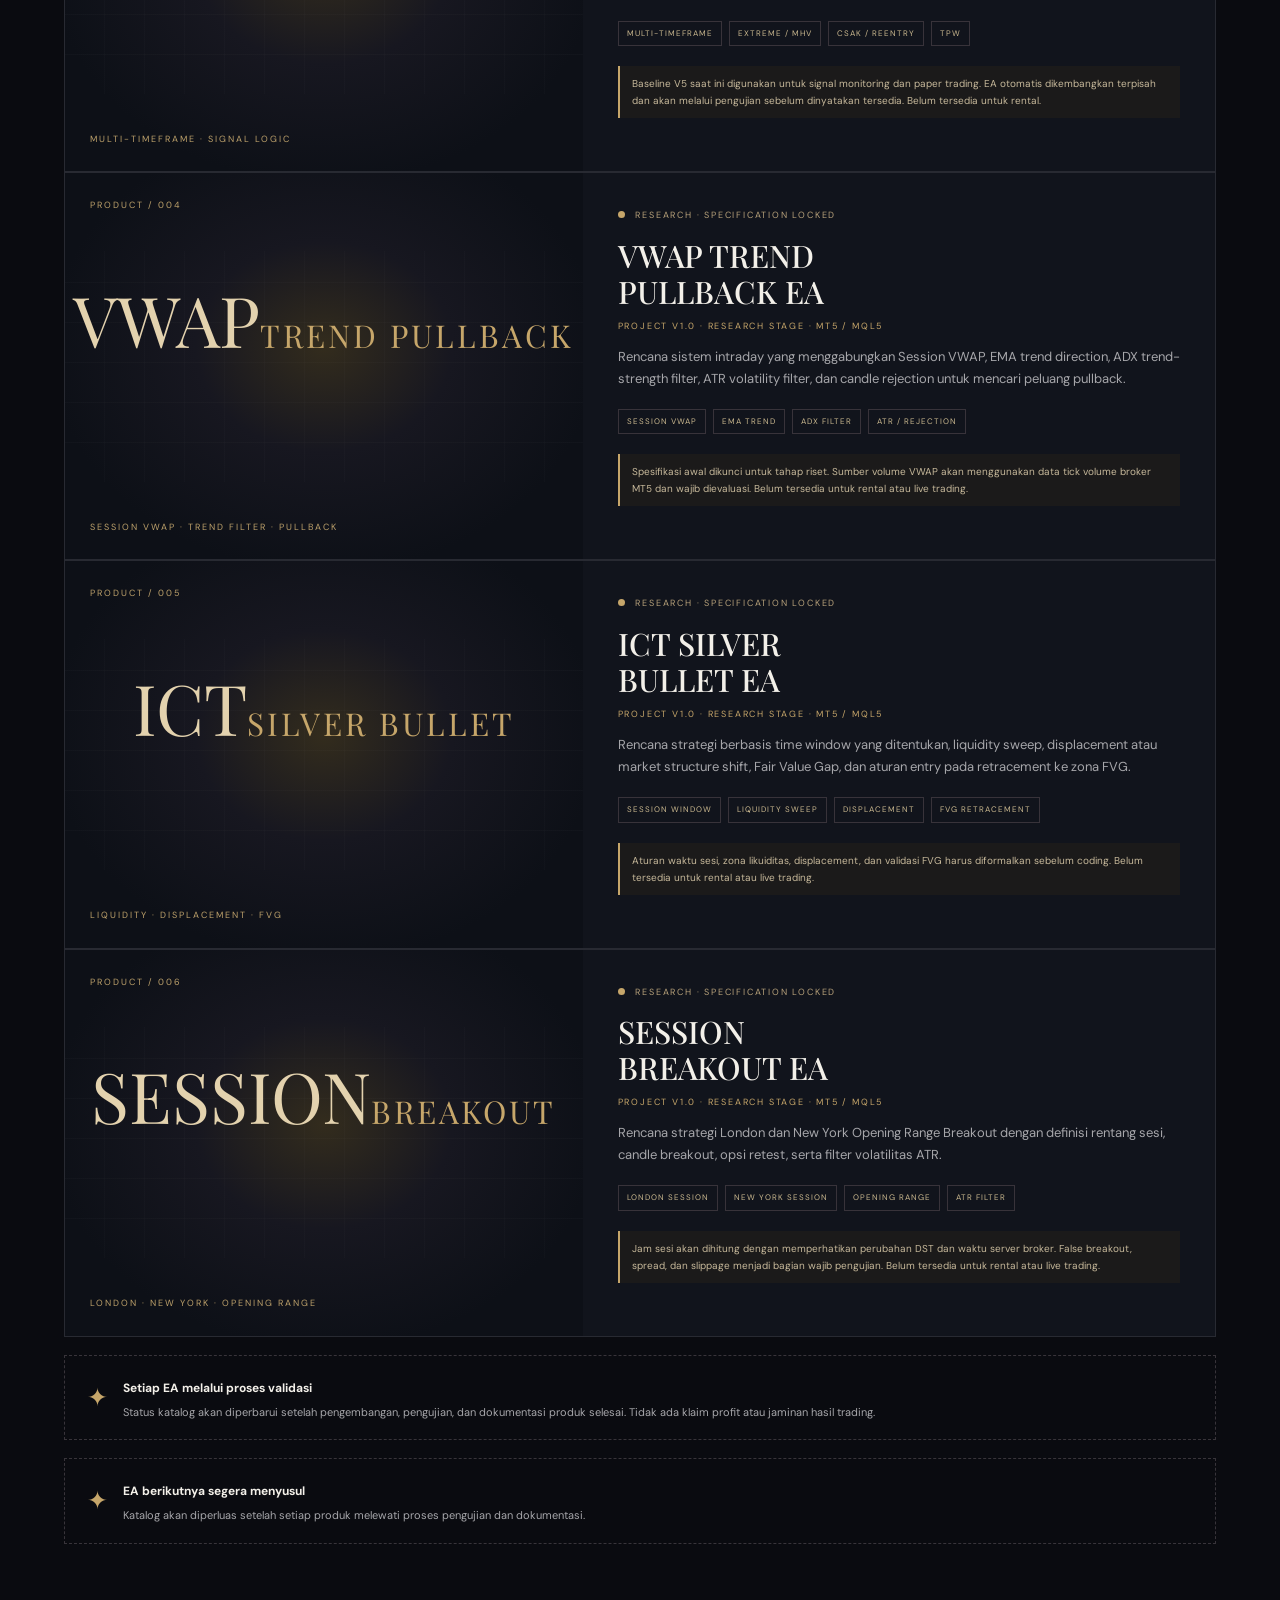
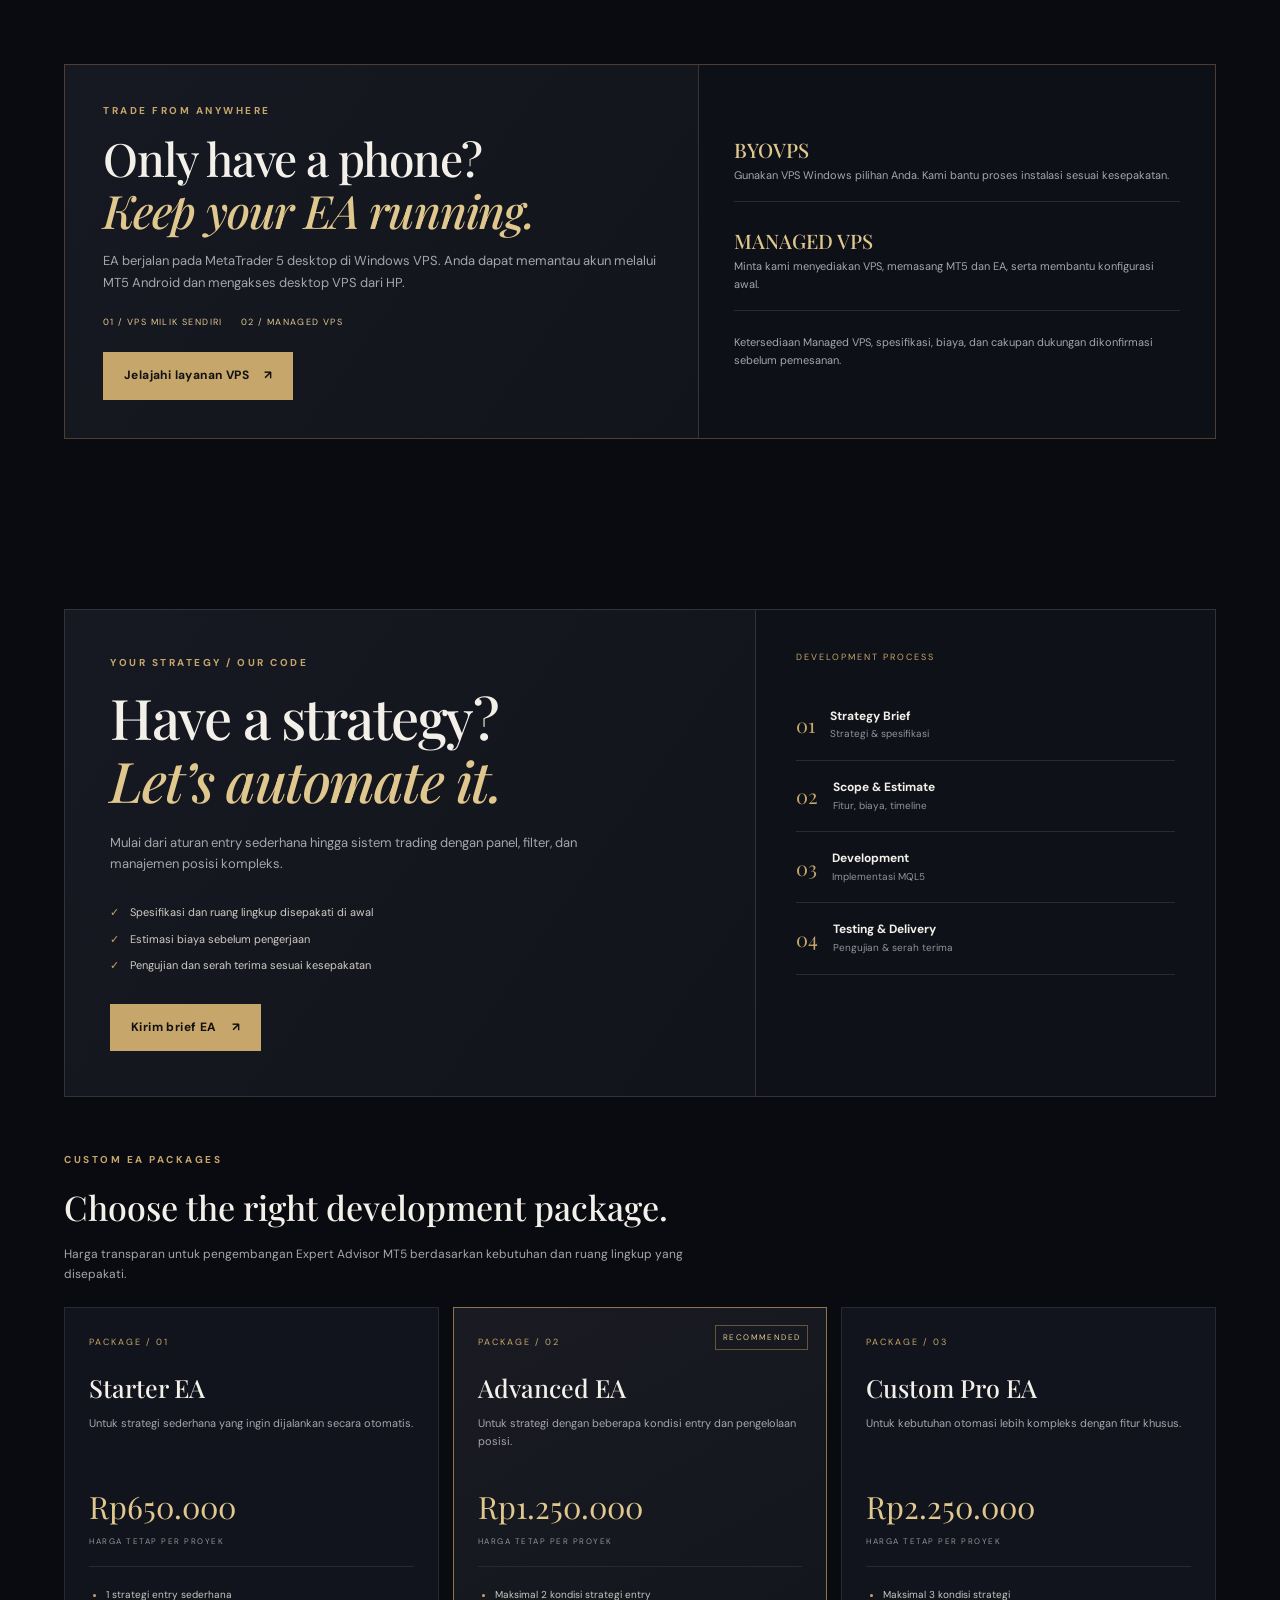
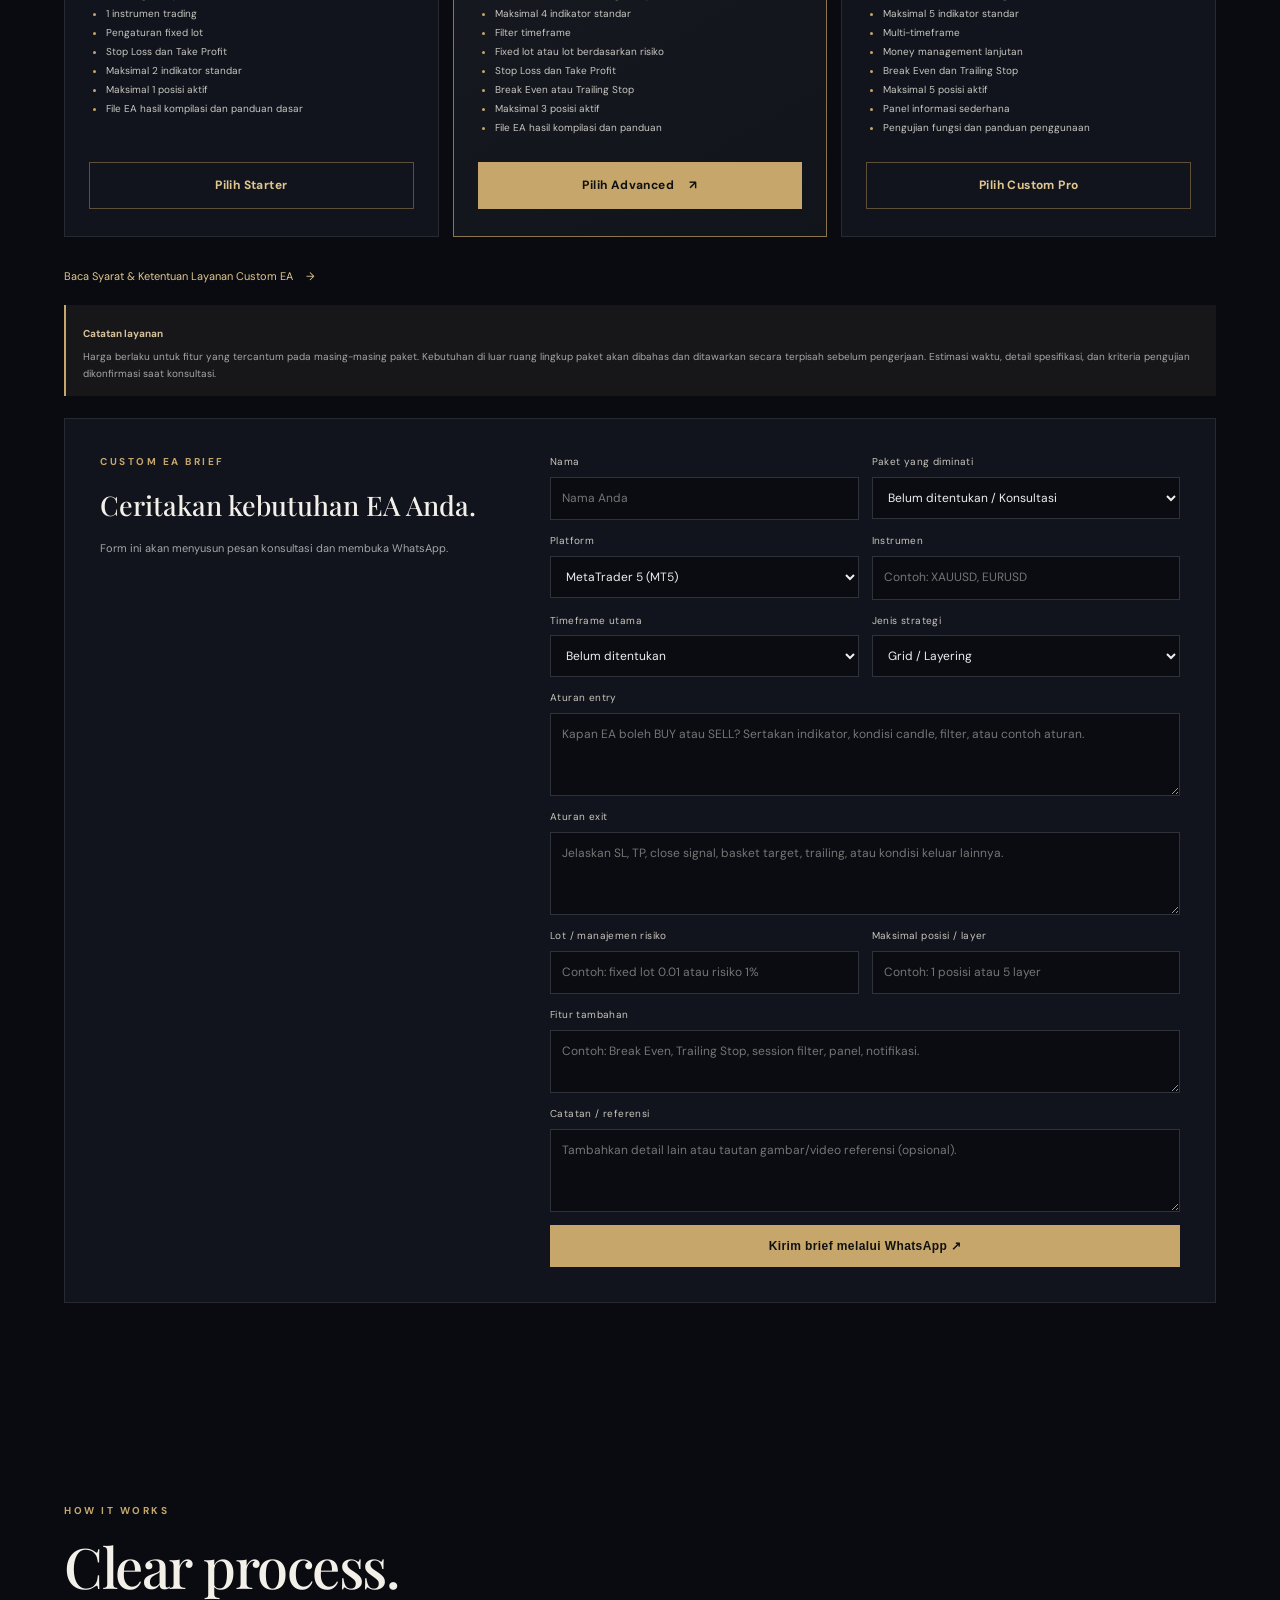
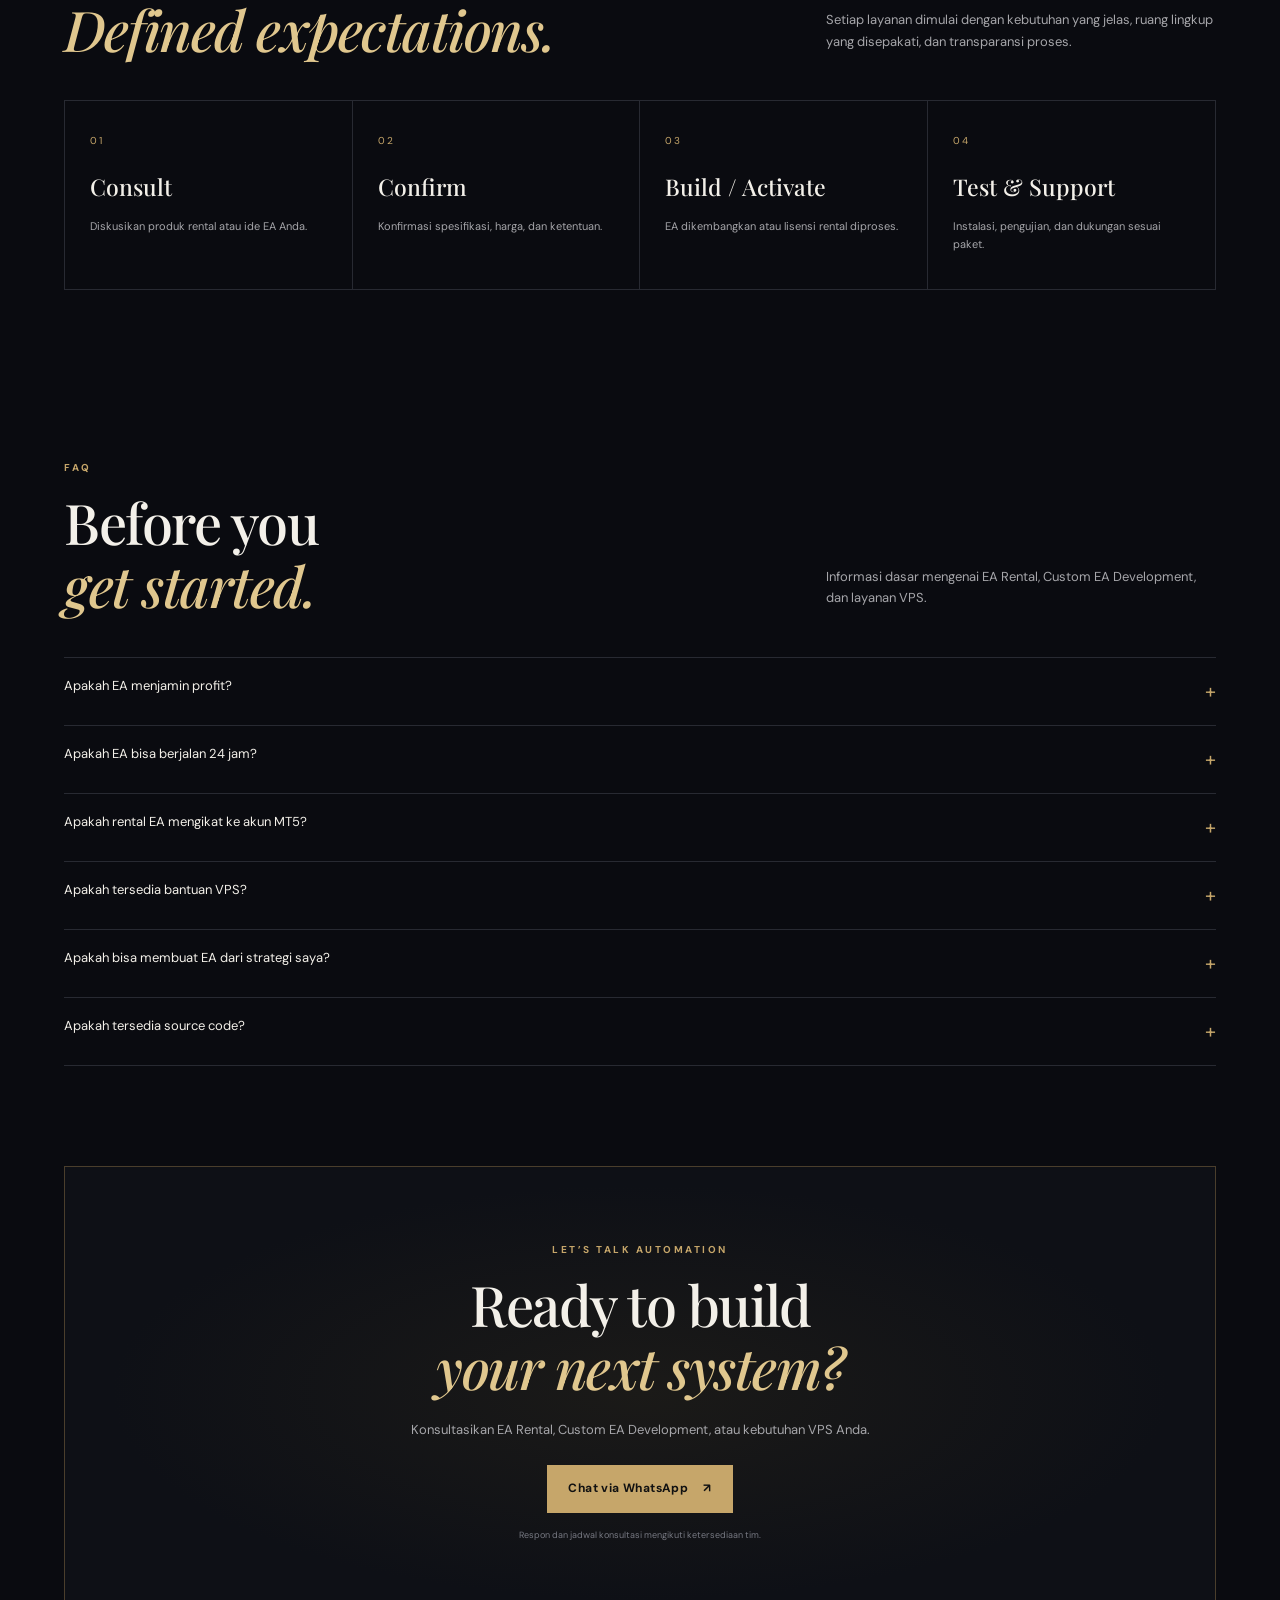
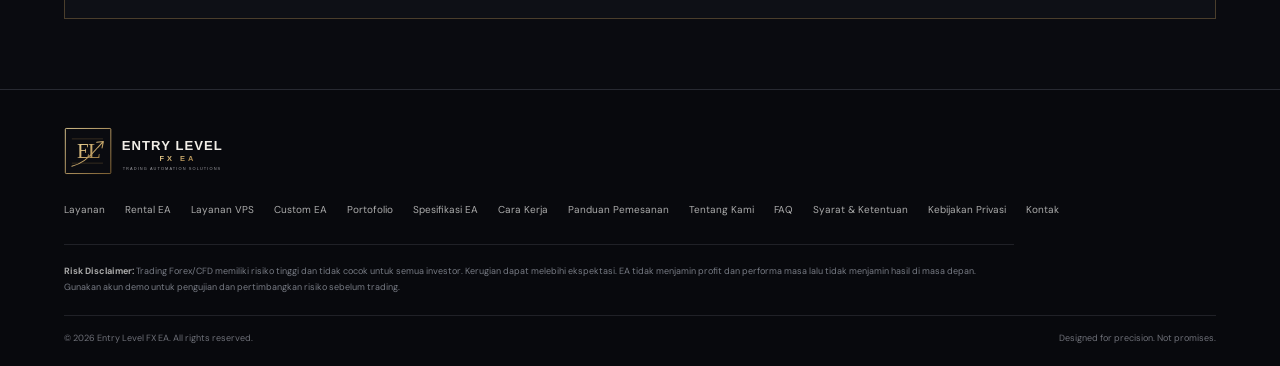
==== commit 0a4859a6: "Add three locked EA research projects to catalog" ====
--- a/index.html
+++ b/index.html
@@ -215,6 +215,58 @@
         </div>
       </article>
 
+
+      <article class="product-card catalog-development-card">
+        <div class="product-visual">
+          <div class="product-label">PRODUCT / 004</div>
+          <div class="product-symbol">VWAP<span>TREND PULLBACK</span></div>
+          <div class="product-gridline"></div>
+          <div class="product-caption">SESSION VWAP · TREND FILTER · PULLBACK</div>
+        </div>
+        <div class="product-info">
+          <div class="product-status"><span class="status-dot gold-dot"></span> RESEARCH · SPECIFICATION LOCKED</div>
+          <h3>VWAP TREND<br>PULLBACK EA</h3>
+          <p class="product-version">PROJECT V1.0 · RESEARCH STAGE · MT5 / MQL5</p>
+          <p>Rencana sistem intraday yang menggabungkan Session VWAP, EMA trend direction, ADX trend-strength filter, ATR volatility filter, dan candle rejection untuk mencari peluang pullback.</p>
+          <div class="feature-tags"><span>SESSION VWAP</span><span>EMA TREND</span><span>ADX FILTER</span><span>ATR / REJECTION</span></div>
+          <div class="product-note">Spesifikasi awal dikunci untuk tahap riset. Sumber volume VWAP akan menggunakan data tick volume broker MT5 dan wajib dievaluasi. Belum tersedia untuk rental atau live trading.</div>
+        </div>
+      </article>
+
+      <article class="product-card catalog-development-card">
+        <div class="product-visual">
+          <div class="product-label">PRODUCT / 005</div>
+          <div class="product-symbol">ICT<span>SILVER BULLET</span></div>
+          <div class="product-gridline"></div>
+          <div class="product-caption">LIQUIDITY · DISPLACEMENT · FVG</div>
+        </div>
+        <div class="product-info">
+          <div class="product-status"><span class="status-dot gold-dot"></span> RESEARCH · SPECIFICATION LOCKED</div>
+          <h3>ICT SILVER<br>BULLET EA</h3>
+          <p class="product-version">PROJECT V1.0 · RESEARCH STAGE · MT5 / MQL5</p>
+          <p>Rencana strategi berbasis time window yang ditentukan, liquidity sweep, displacement atau market structure shift, Fair Value Gap, dan aturan entry pada retracement ke zona FVG.</p>
+          <div class="feature-tags"><span>SESSION WINDOW</span><span>LIQUIDITY SWEEP</span><span>DISPLACEMENT</span><span>FVG RETRACEMENT</span></div>
+          <div class="product-note">Aturan waktu sesi, zona likuiditas, displacement, dan validasi FVG harus diformalkan sebelum coding. Belum tersedia untuk rental atau live trading.</div>
+        </div>
+      </article>
+
+      <article class="product-card catalog-development-card">
+        <div class="product-visual">
+          <div class="product-label">PRODUCT / 006</div>
+          <div class="product-symbol">SESSION<span>BREAKOUT</span></div>
+          <div class="product-gridline"></div>
+          <div class="product-caption">LONDON · NEW YORK · OPENING RANGE</div>
+        </div>
+        <div class="product-info">
+          <div class="product-status"><span class="status-dot gold-dot"></span> RESEARCH · SPECIFICATION LOCKED</div>
+          <h3>SESSION<br>BREAKOUT EA</h3>
+          <p class="product-version">PROJECT V1.0 · RESEARCH STAGE · MT5 / MQL5</p>
+          <p>Rencana strategi London dan New York Opening Range Breakout dengan definisi rentang sesi, candle breakout, opsi retest, serta filter volatilitas ATR.</p>
+          <div class="feature-tags"><span>LONDON SESSION</span><span>NEW YORK SESSION</span><span>OPENING RANGE</span><span>ATR FILTER</span></div>
+          <div class="product-note">Jam sesi akan dihitung dengan memperhatikan perubahan DST dan waktu server broker. False breakout, spread, dan slippage menjadi bagian wajib pengujian. Belum tersedia untuk rental atau live trading.</div>
+        </div>
+      </article>
+
       <div class="catalog-note"><span>✦</span><div><b>Setiap EA melalui proses validasi</b><p>Status katalog akan diperbarui setelah pengembangan, pengujian, dan dokumentasi produk selesai. Tidak ada klaim profit atau jaminan hasil trading.</p></div></div>
 
       <div class="catalog-note catalog-coming-soon">
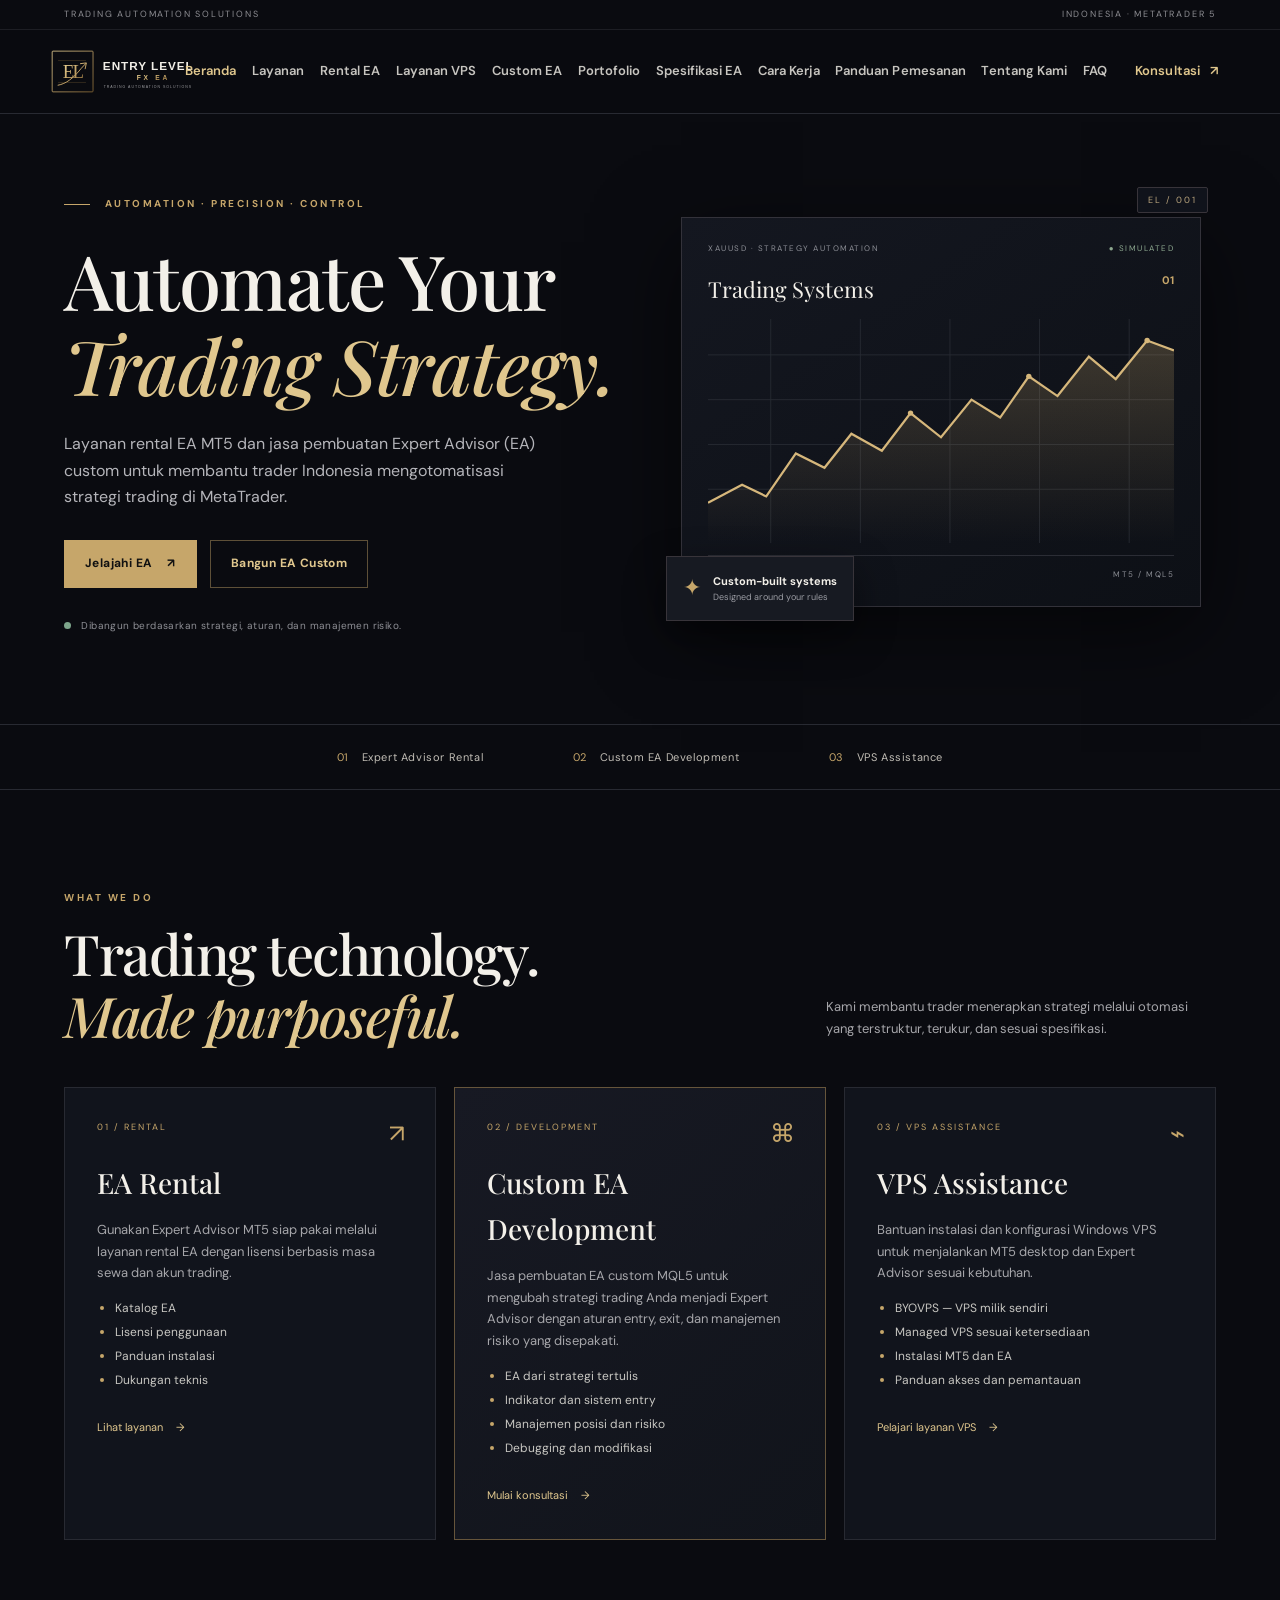
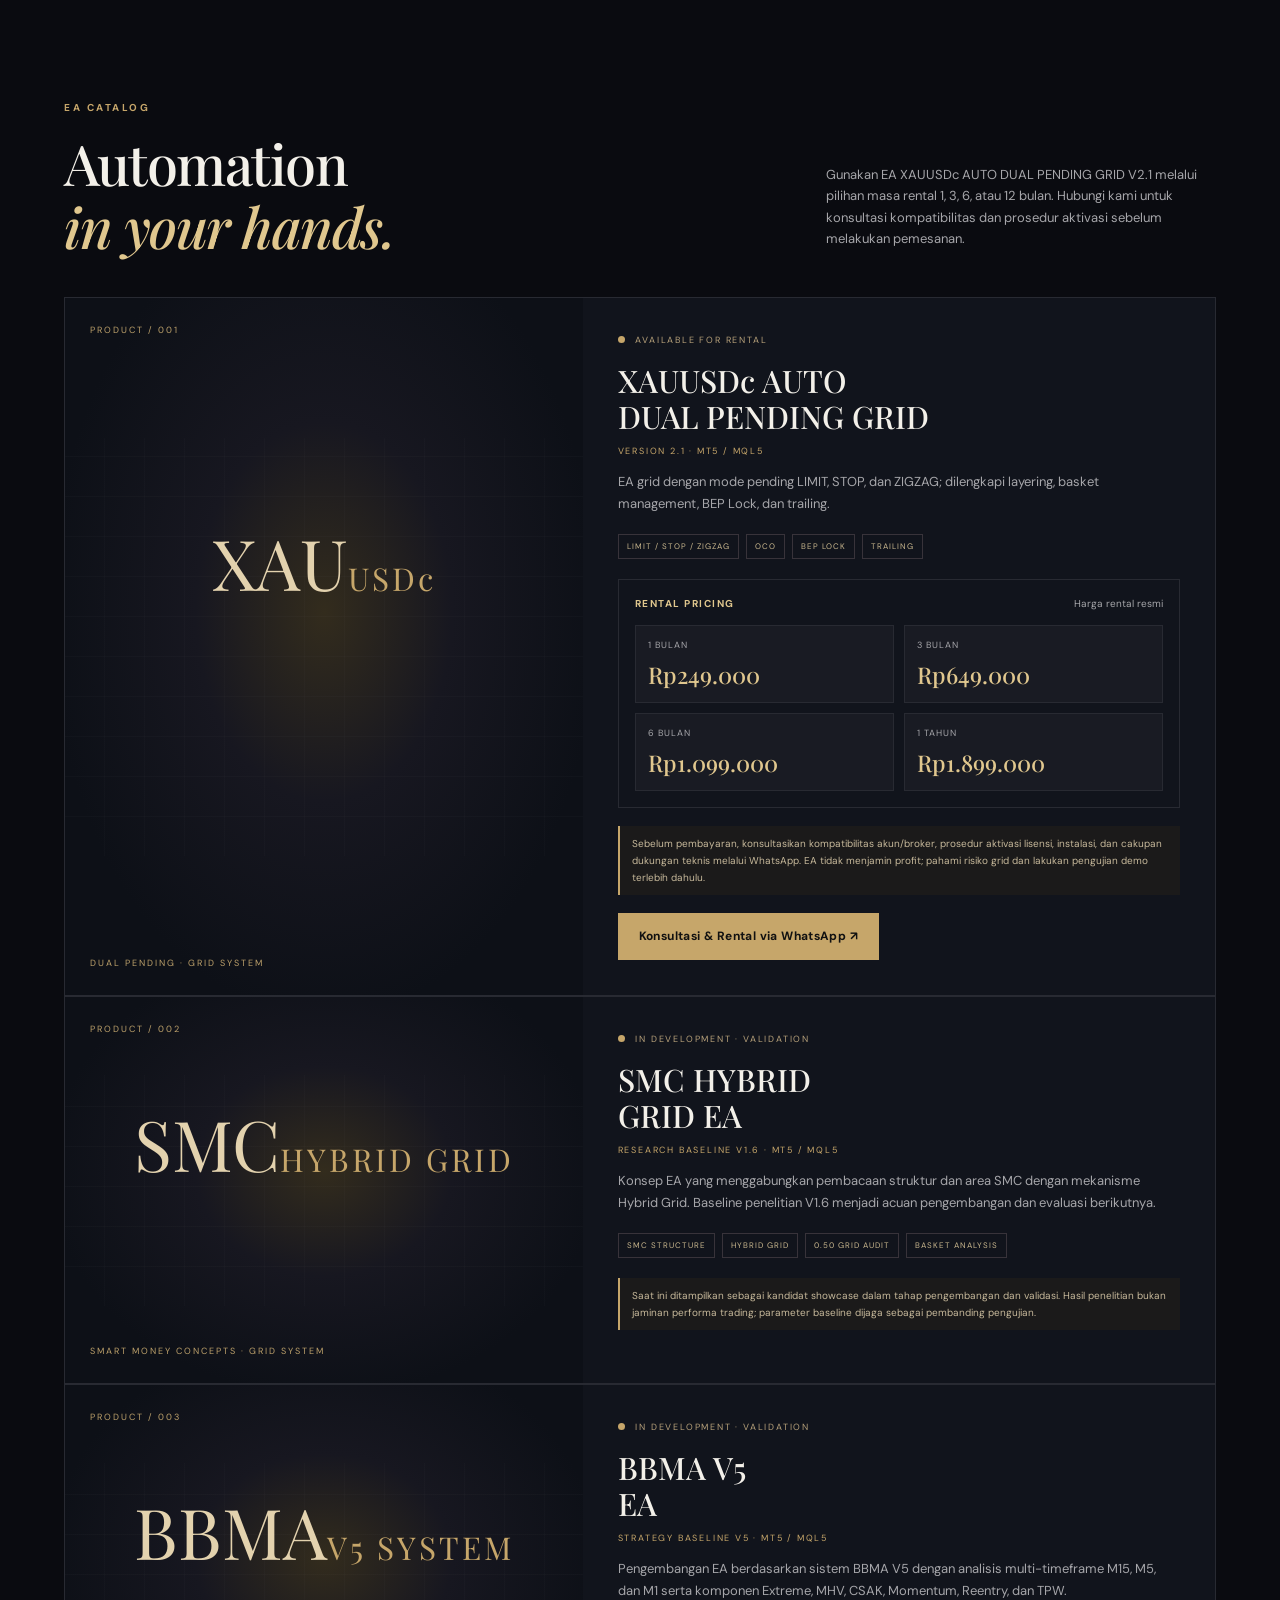
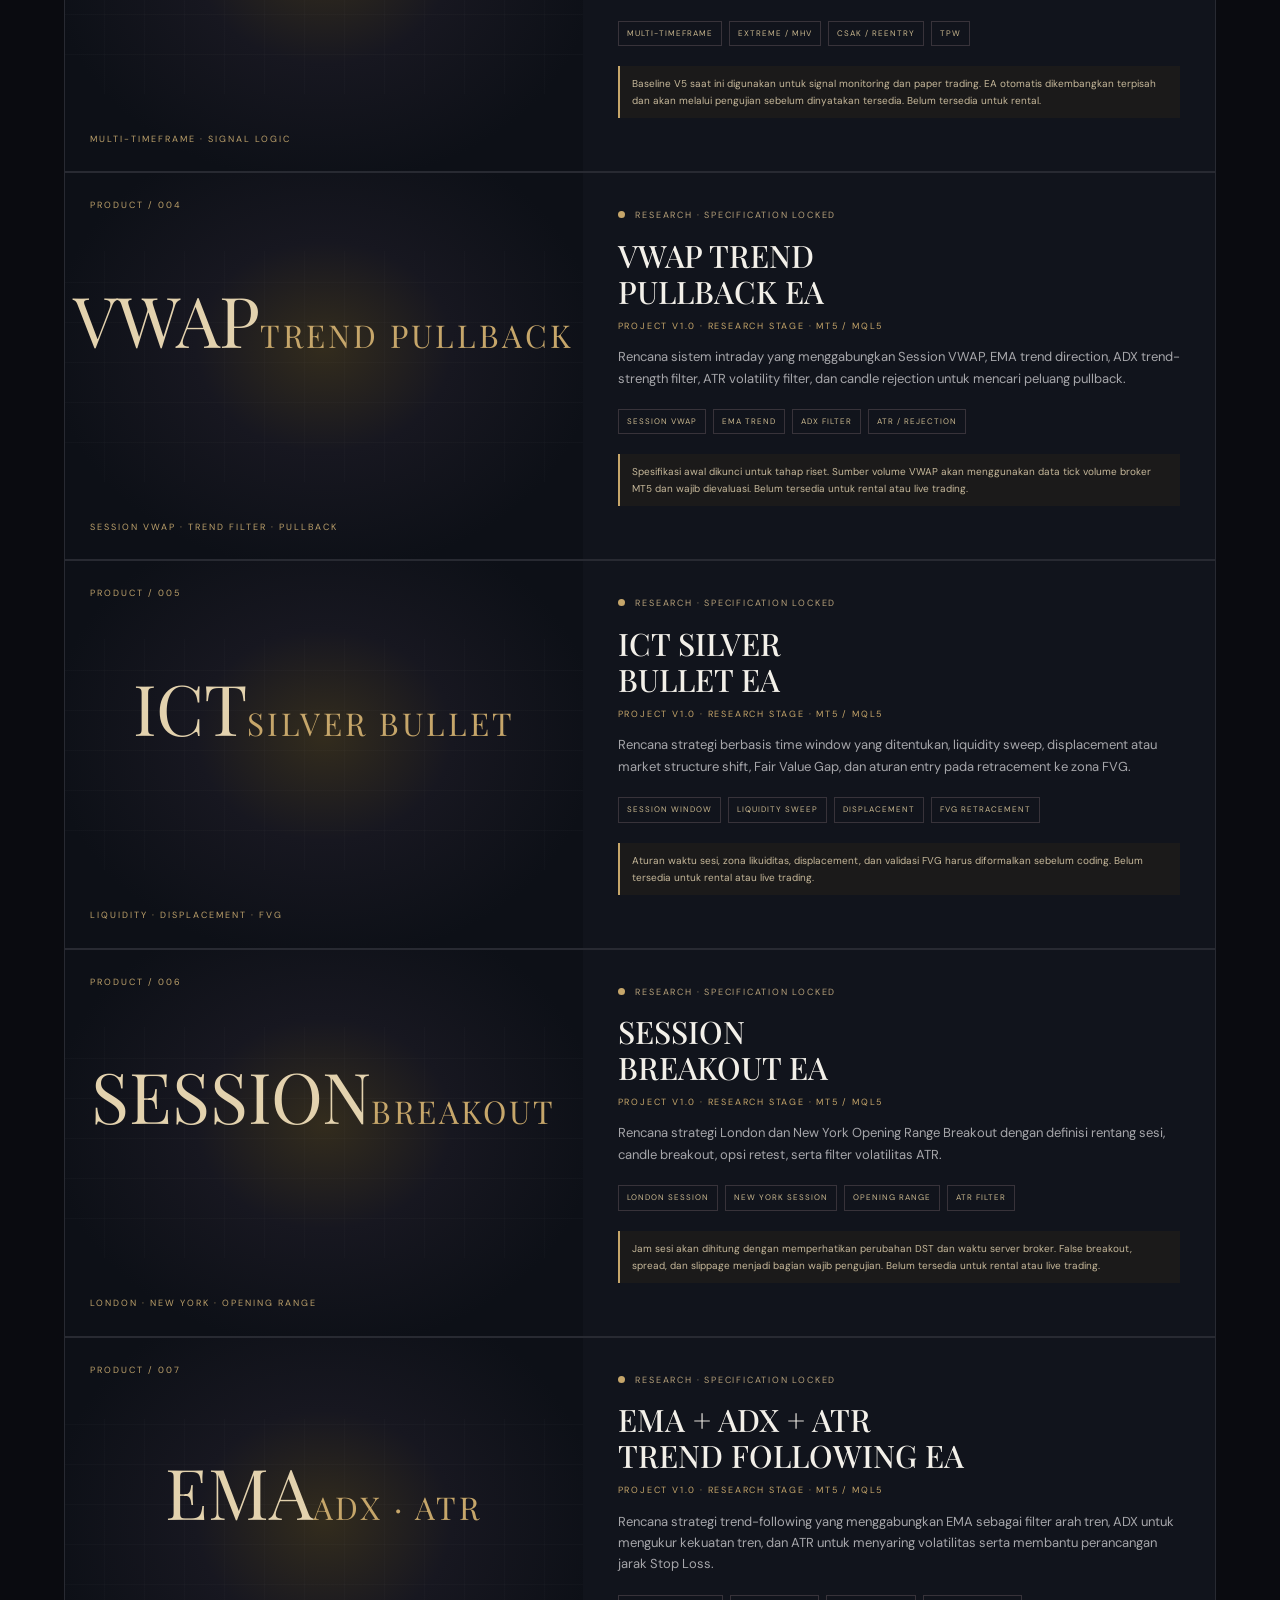
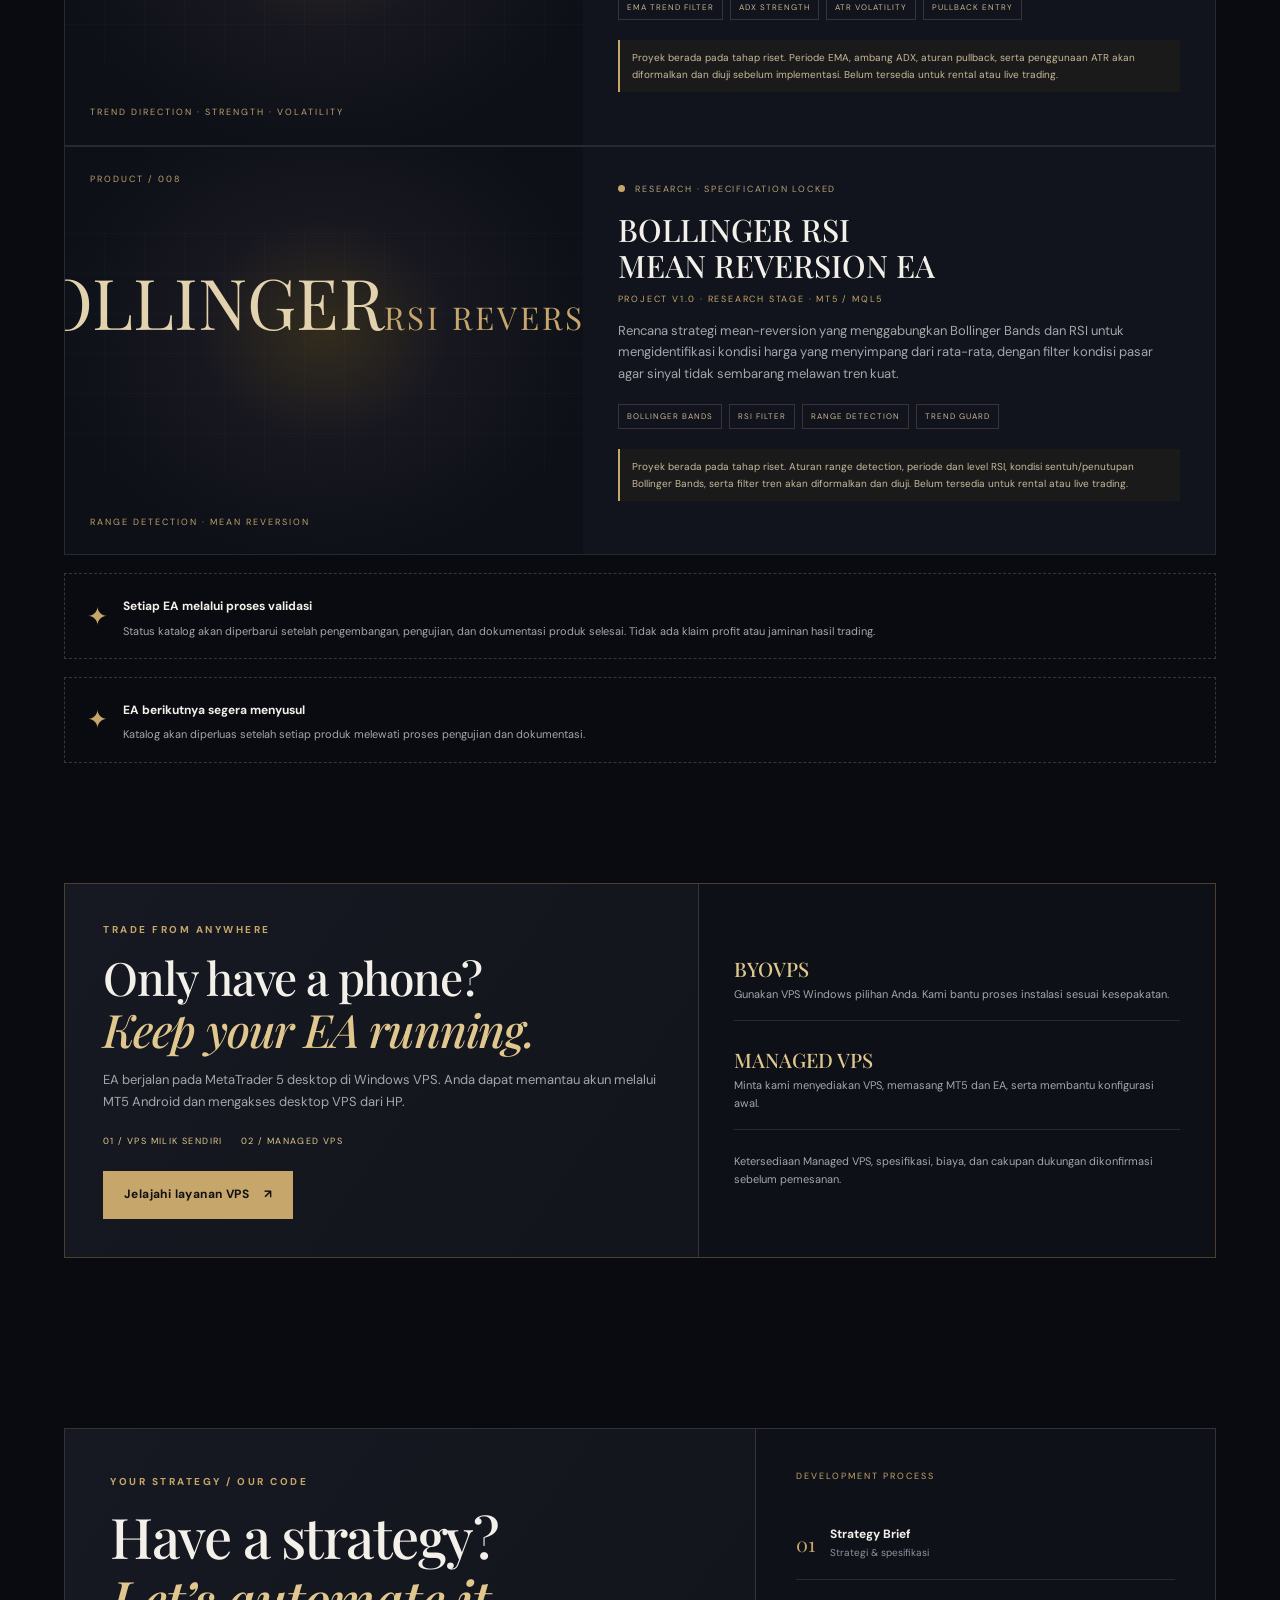
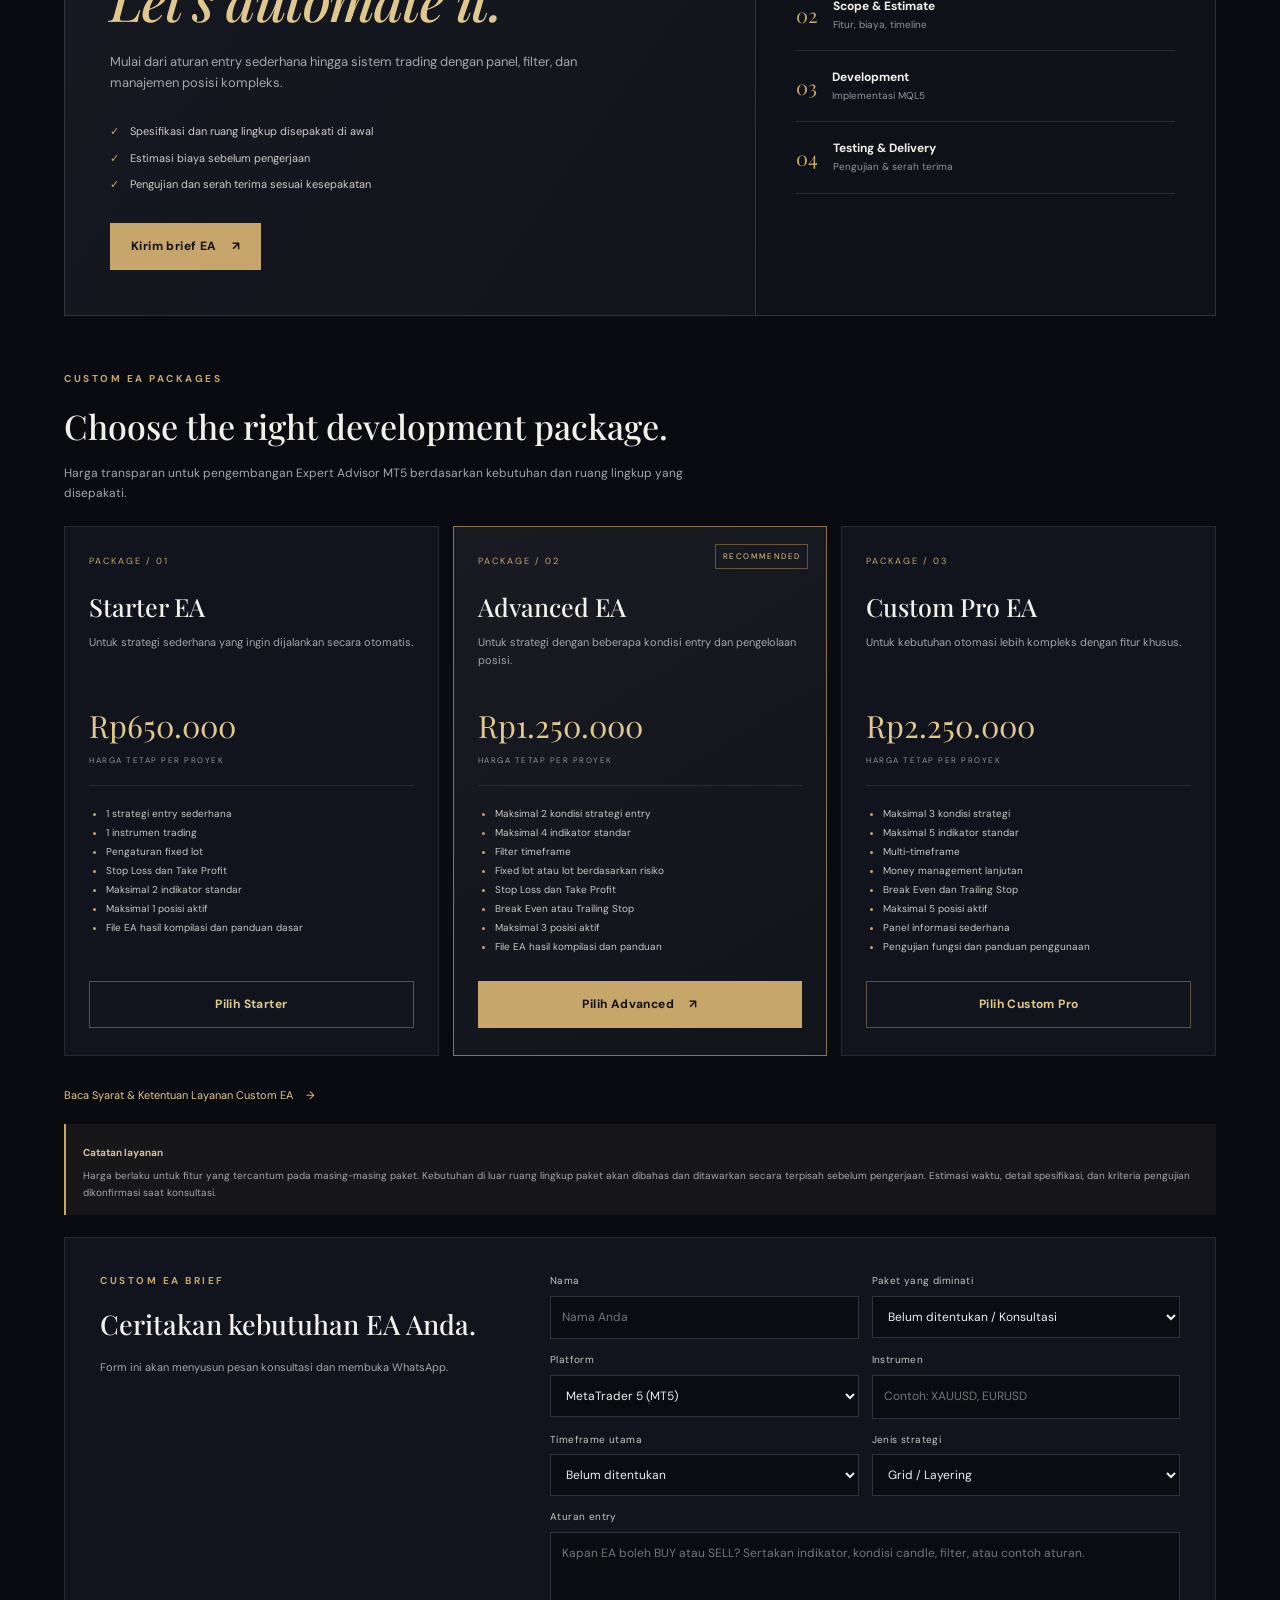
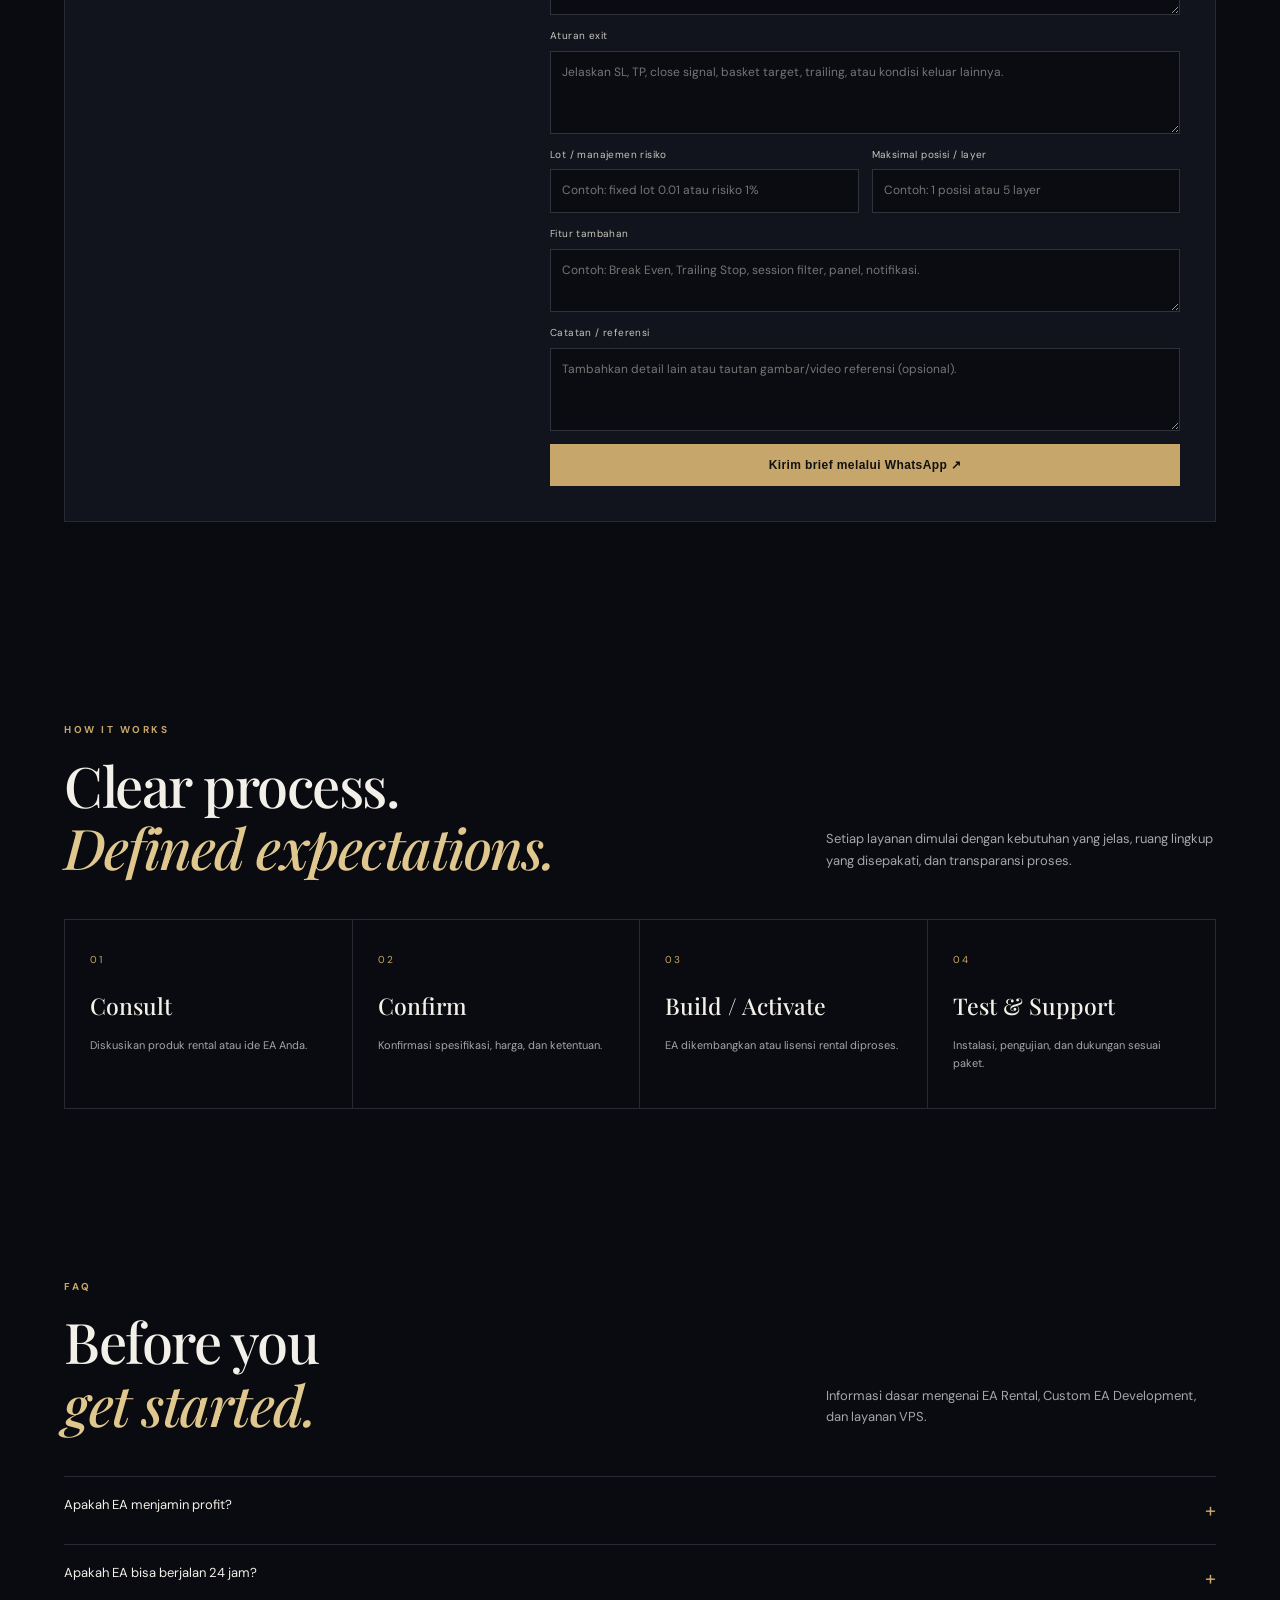
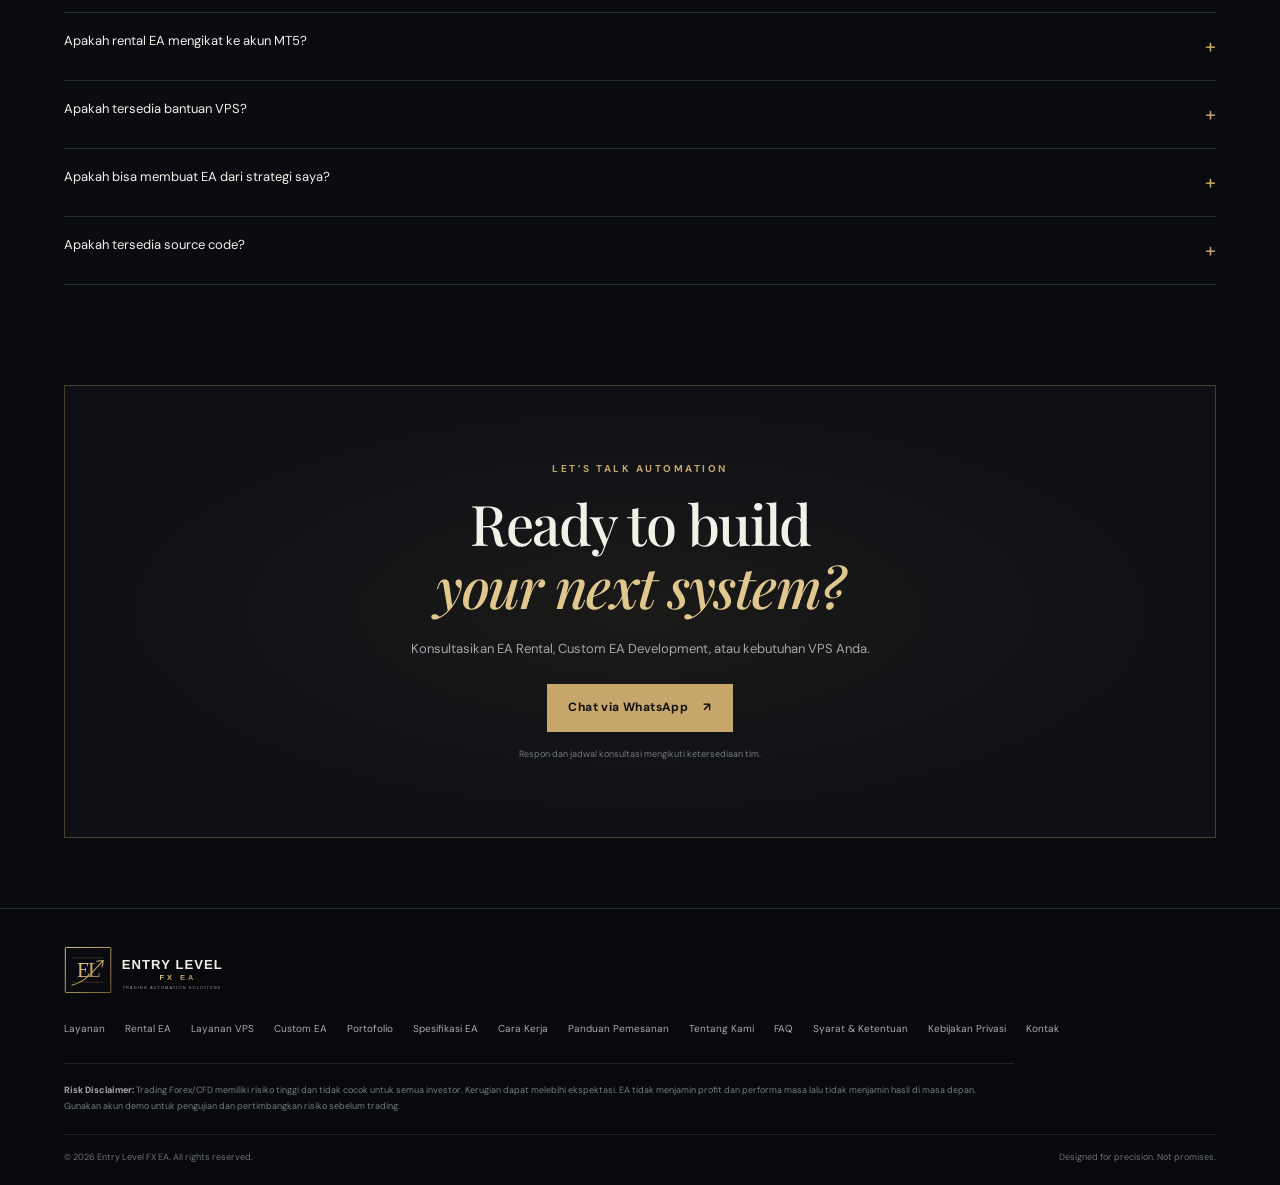
==== commit fd63eca4: "Add EMA ADX ATR and Bollinger RSI research projects to catalog" ====
--- a/index.html
+++ b/index.html
@@ -267,6 +267,40 @@
         </div>
       </article>
 
+      <article class="product-card catalog-development-card">
+        <div class="product-visual">
+          <div class="product-label">PRODUCT / 007</div>
+          <div class="product-symbol">EMA<span>ADX · ATR</span></div>
+          <div class="product-gridline"></div>
+          <div class="product-caption">TREND DIRECTION · STRENGTH · VOLATILITY</div>
+        </div>
+        <div class="product-info">
+          <div class="product-status"><span class="status-dot gold-dot"></span> RESEARCH · SPECIFICATION LOCKED</div>
+          <h3>EMA + ADX + ATR<br>TREND FOLLOWING EA</h3>
+          <p class="product-version">PROJECT V1.0 · RESEARCH STAGE · MT5 / MQL5</p>
+          <p>Rencana strategi trend-following yang menggabungkan EMA sebagai filter arah tren, ADX untuk mengukur kekuatan tren, dan ATR untuk menyaring volatilitas serta membantu perancangan jarak Stop Loss.</p>
+          <div class="feature-tags"><span>EMA TREND FILTER</span><span>ADX STRENGTH</span><span>ATR VOLATILITY</span><span>PULLBACK ENTRY</span></div>
+          <div class="product-note">Proyek berada pada tahap riset. Periode EMA, ambang ADX, aturan pullback, serta penggunaan ATR akan diformalkan dan diuji sebelum implementasi. Belum tersedia untuk rental atau live trading.</div>
+        </div>
+      </article>
+
+      <article class="product-card catalog-development-card">
+        <div class="product-visual">
+          <div class="product-label">PRODUCT / 008</div>
+          <div class="product-symbol">BOLLINGER<span>RSI REVERSION</span></div>
+          <div class="product-gridline"></div>
+          <div class="product-caption">RANGE DETECTION · MEAN REVERSION</div>
+        </div>
+        <div class="product-info">
+          <div class="product-status"><span class="status-dot gold-dot"></span> RESEARCH · SPECIFICATION LOCKED</div>
+          <h3>BOLLINGER RSI<br>MEAN REVERSION EA</h3>
+          <p class="product-version">PROJECT V1.0 · RESEARCH STAGE · MT5 / MQL5</p>
+          <p>Rencana strategi mean-reversion yang menggabungkan Bollinger Bands dan RSI untuk mengidentifikasi kondisi harga yang menyimpang dari rata-rata, dengan filter kondisi pasar agar sinyal tidak sembarang melawan tren kuat.</p>
+          <div class="feature-tags"><span>BOLLINGER BANDS</span><span>RSI FILTER</span><span>RANGE DETECTION</span><span>TREND GUARD</span></div>
+          <div class="product-note">Proyek berada pada tahap riset. Aturan range detection, periode dan level RSI, kondisi sentuh/penutupan Bollinger Bands, serta filter tren akan diformalkan dan diuji. Belum tersedia untuk rental atau live trading.</div>
+        </div>
+      </article>
+
       <div class="catalog-note"><span>✦</span><div><b>Setiap EA melalui proses validasi</b><p>Status katalog akan diperbarui setelah pengembangan, pengujian, dan dokumentasi produk selesai. Tidak ada klaim profit atau jaminan hasil trading.</p></div></div>
 
       <div class="catalog-note catalog-coming-soon">
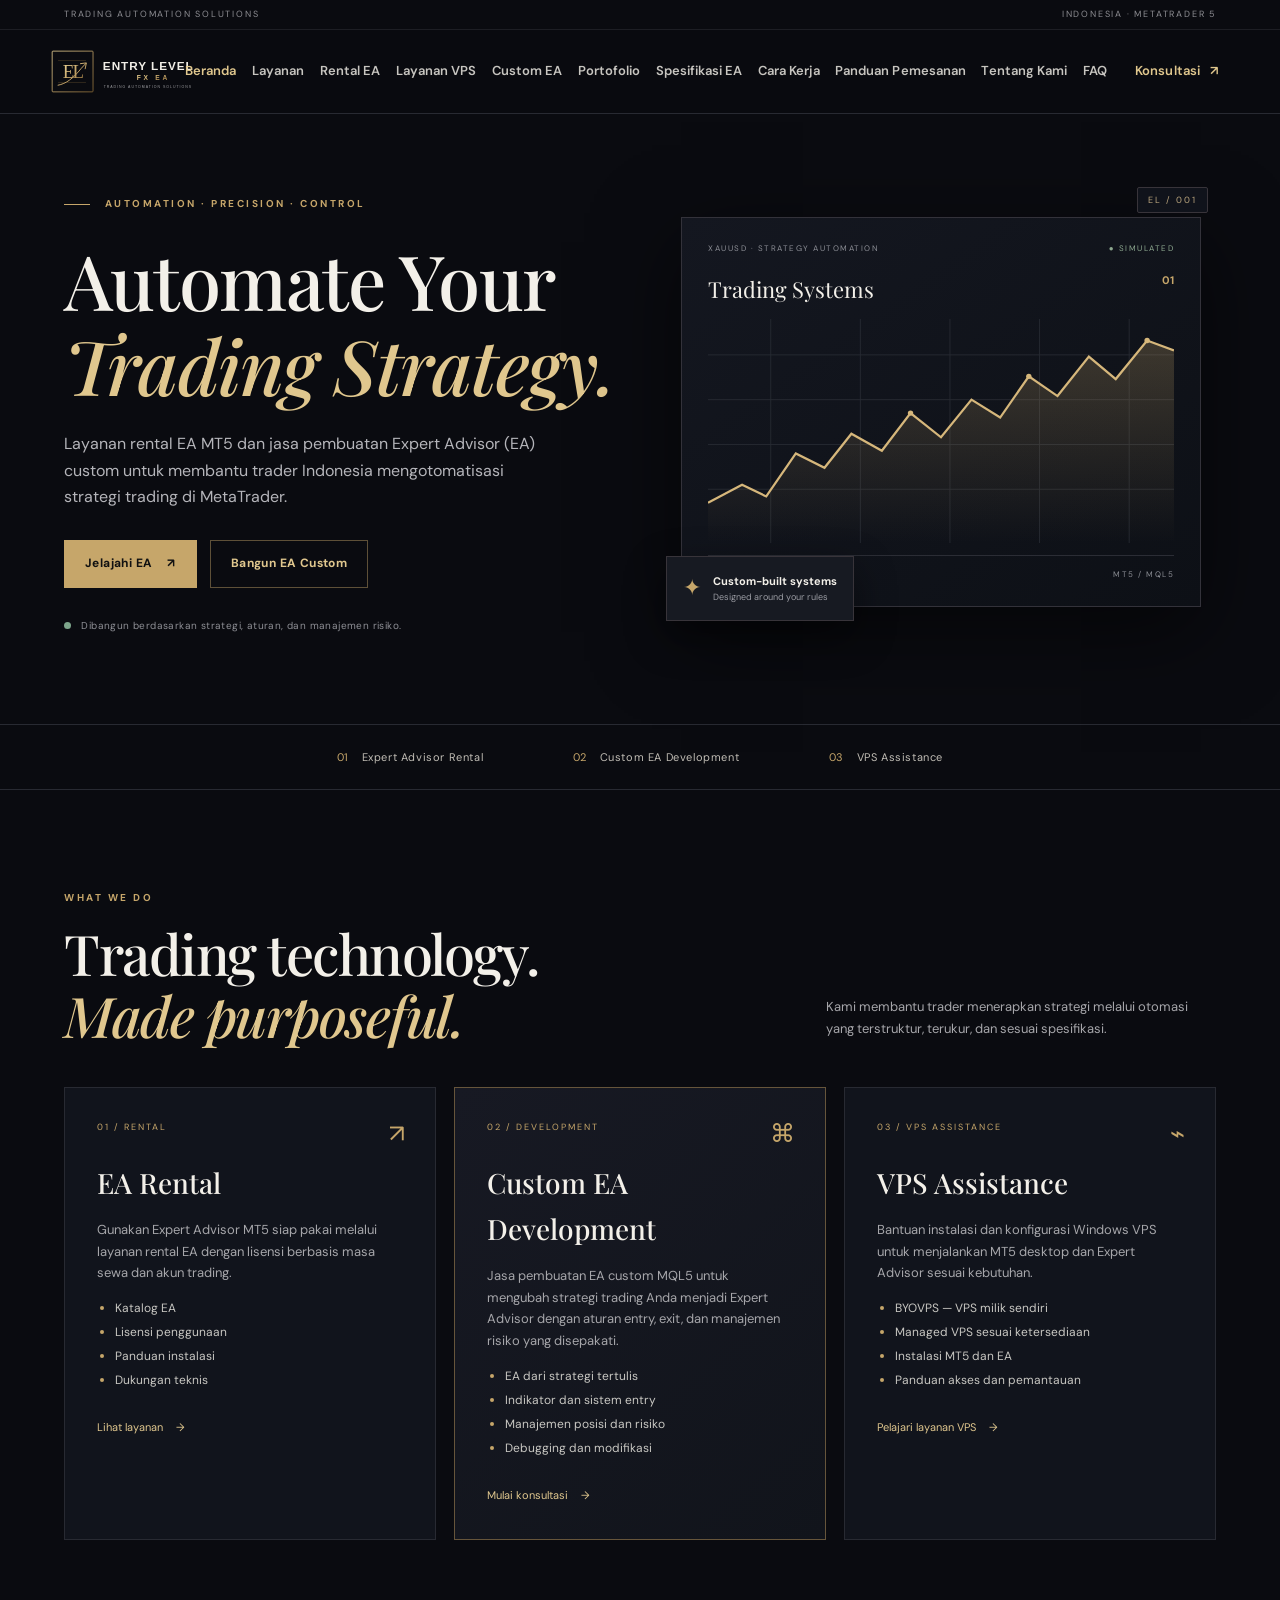
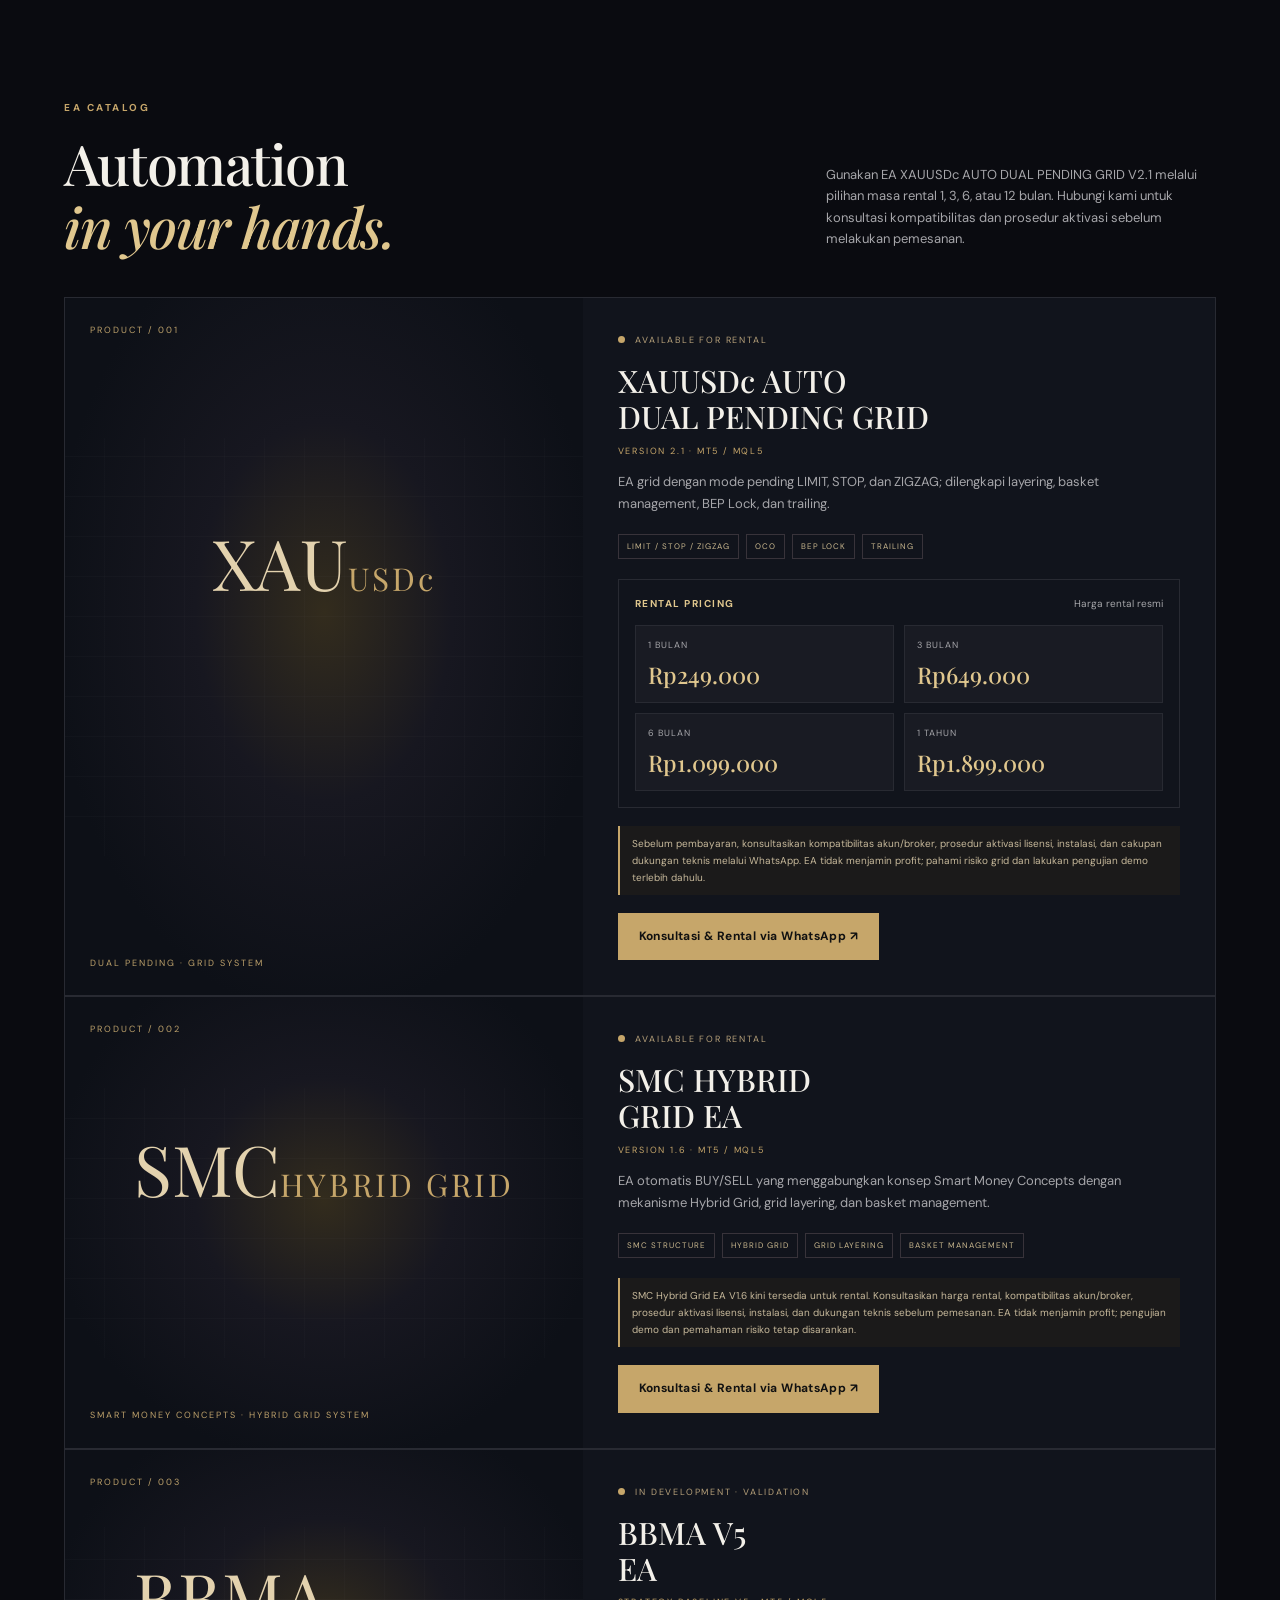
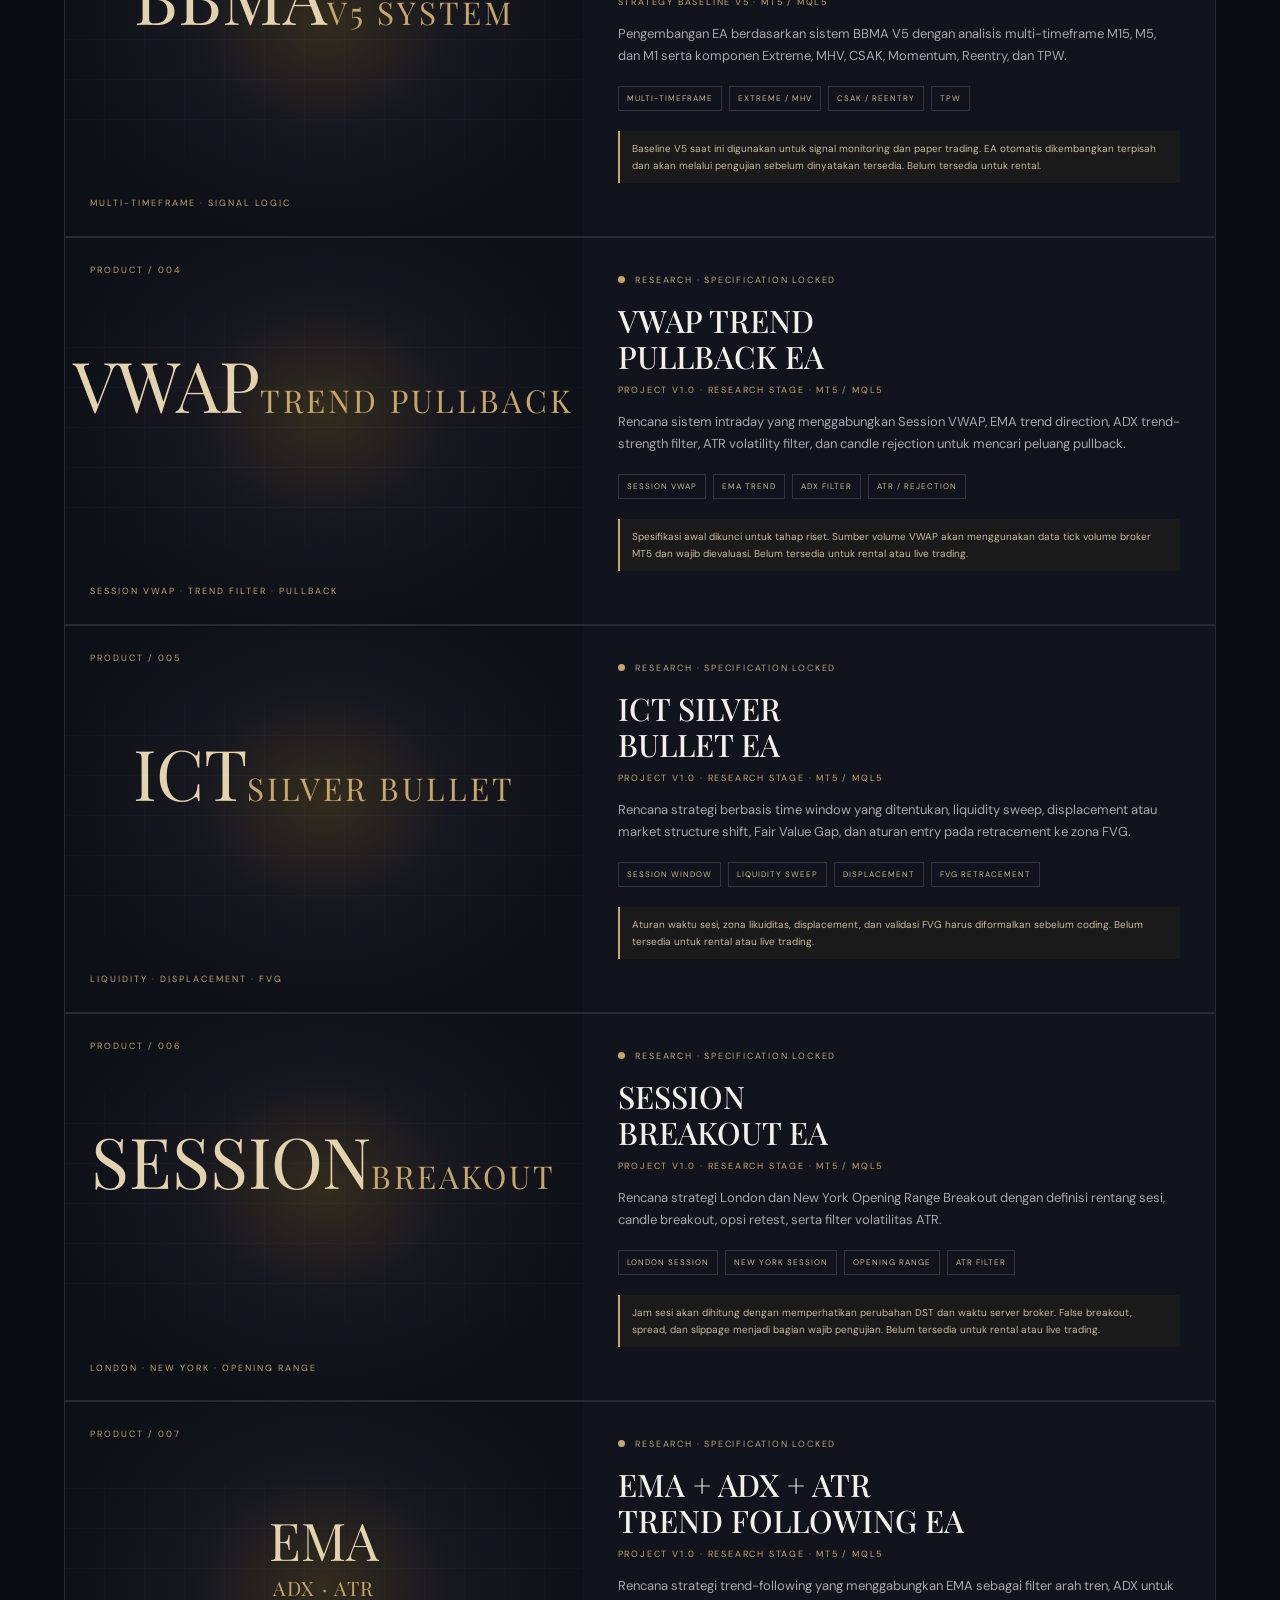
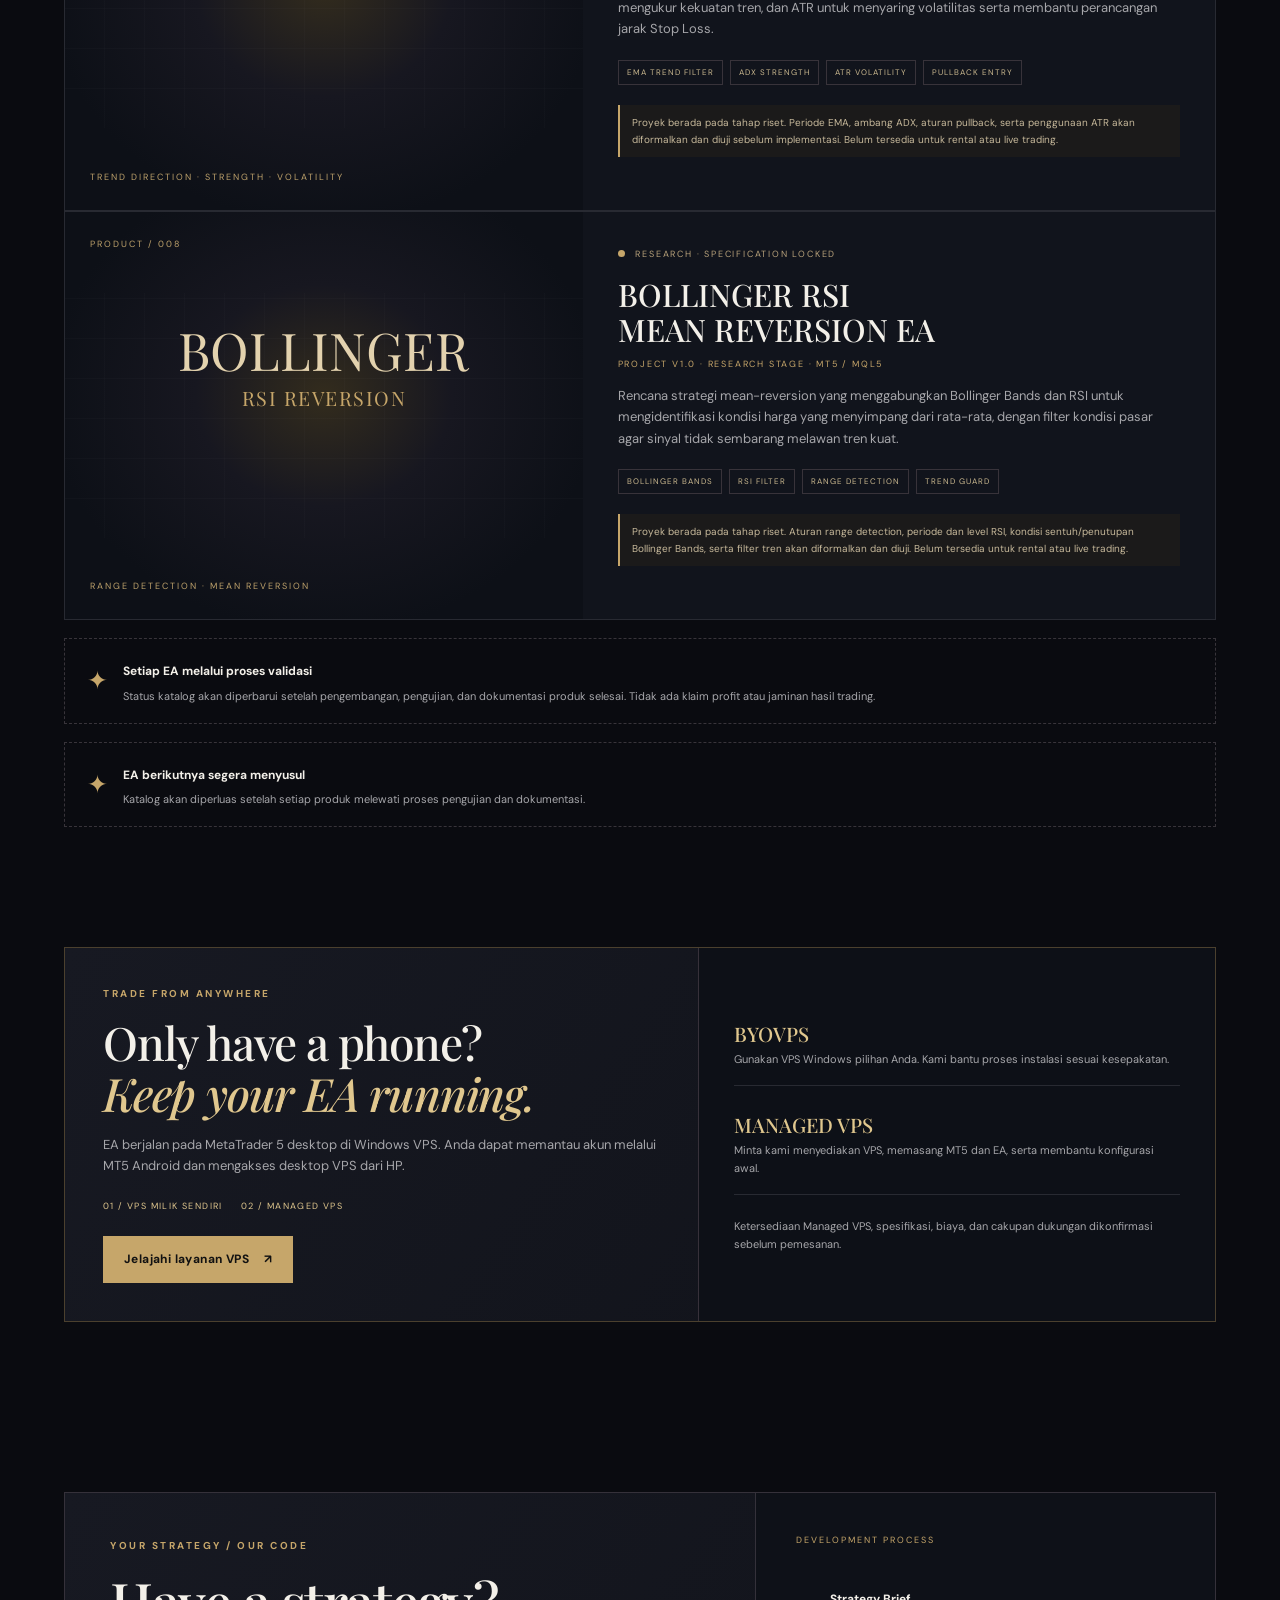
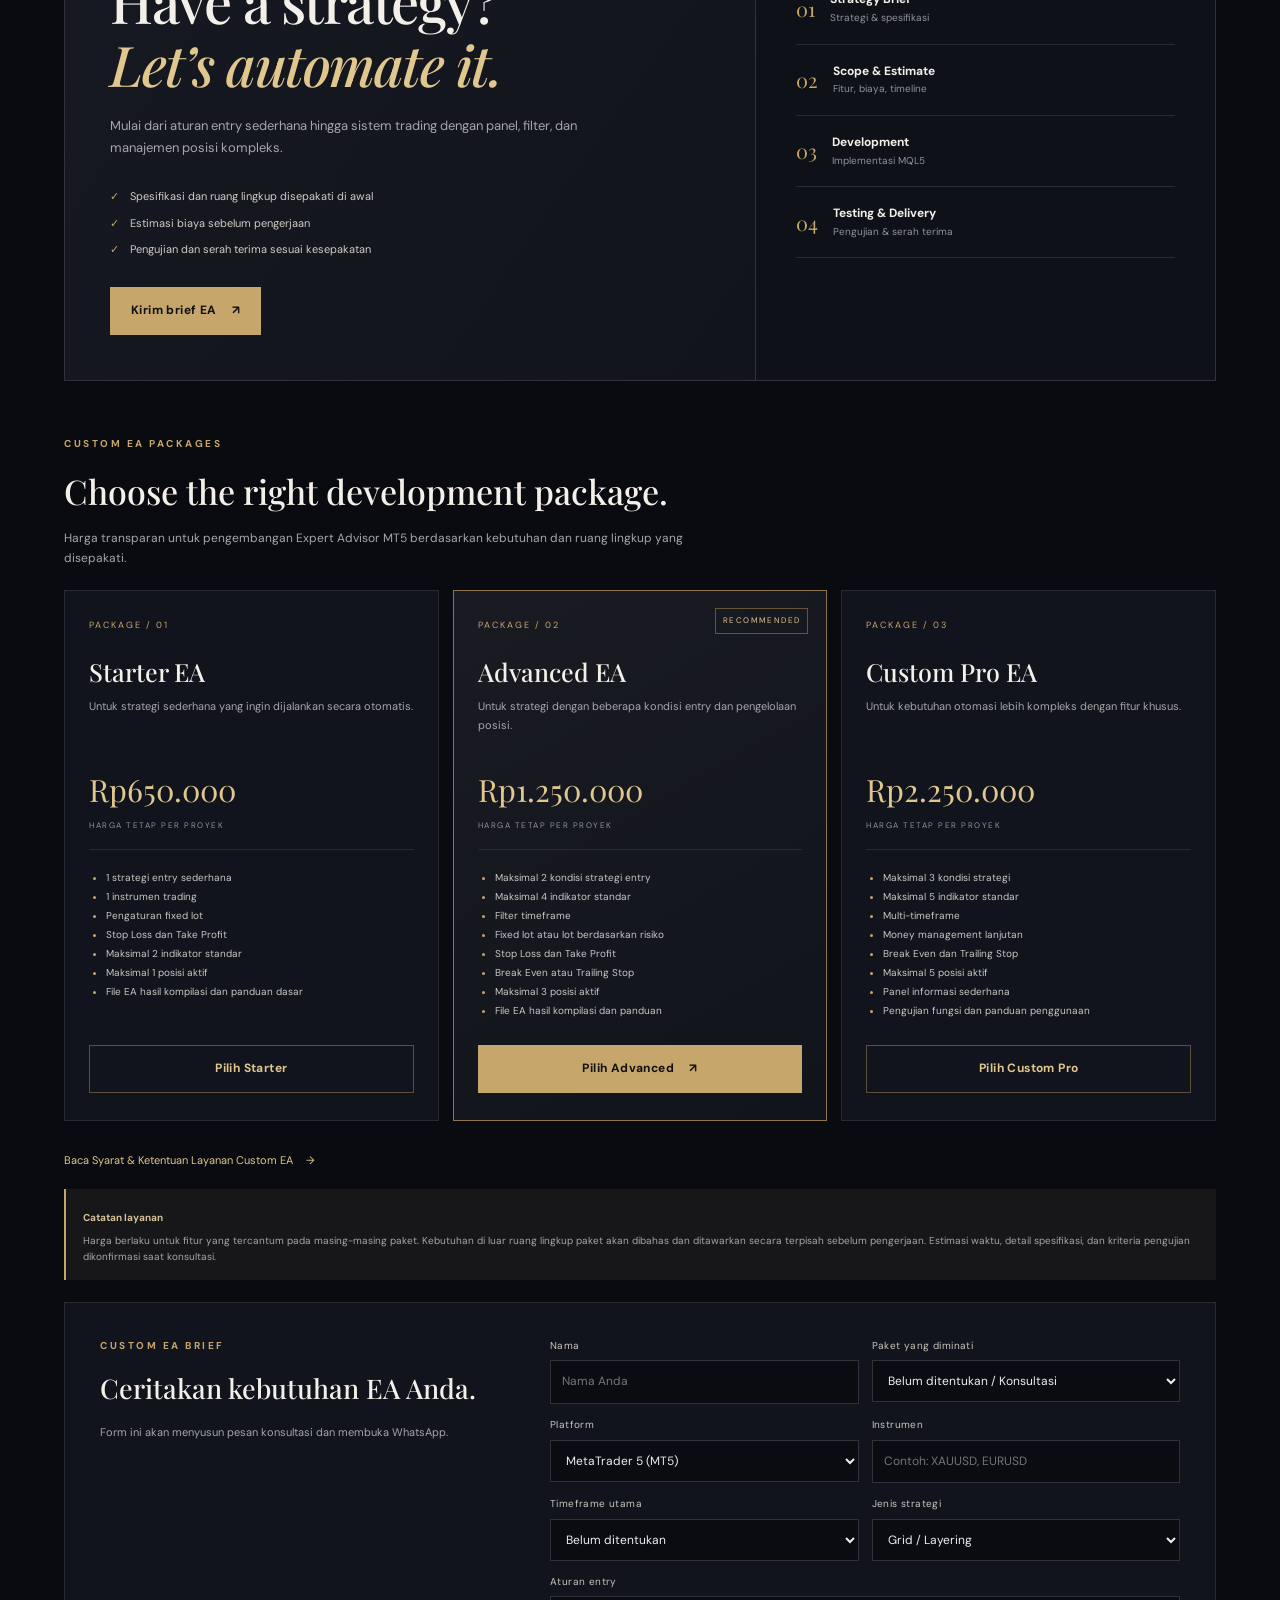
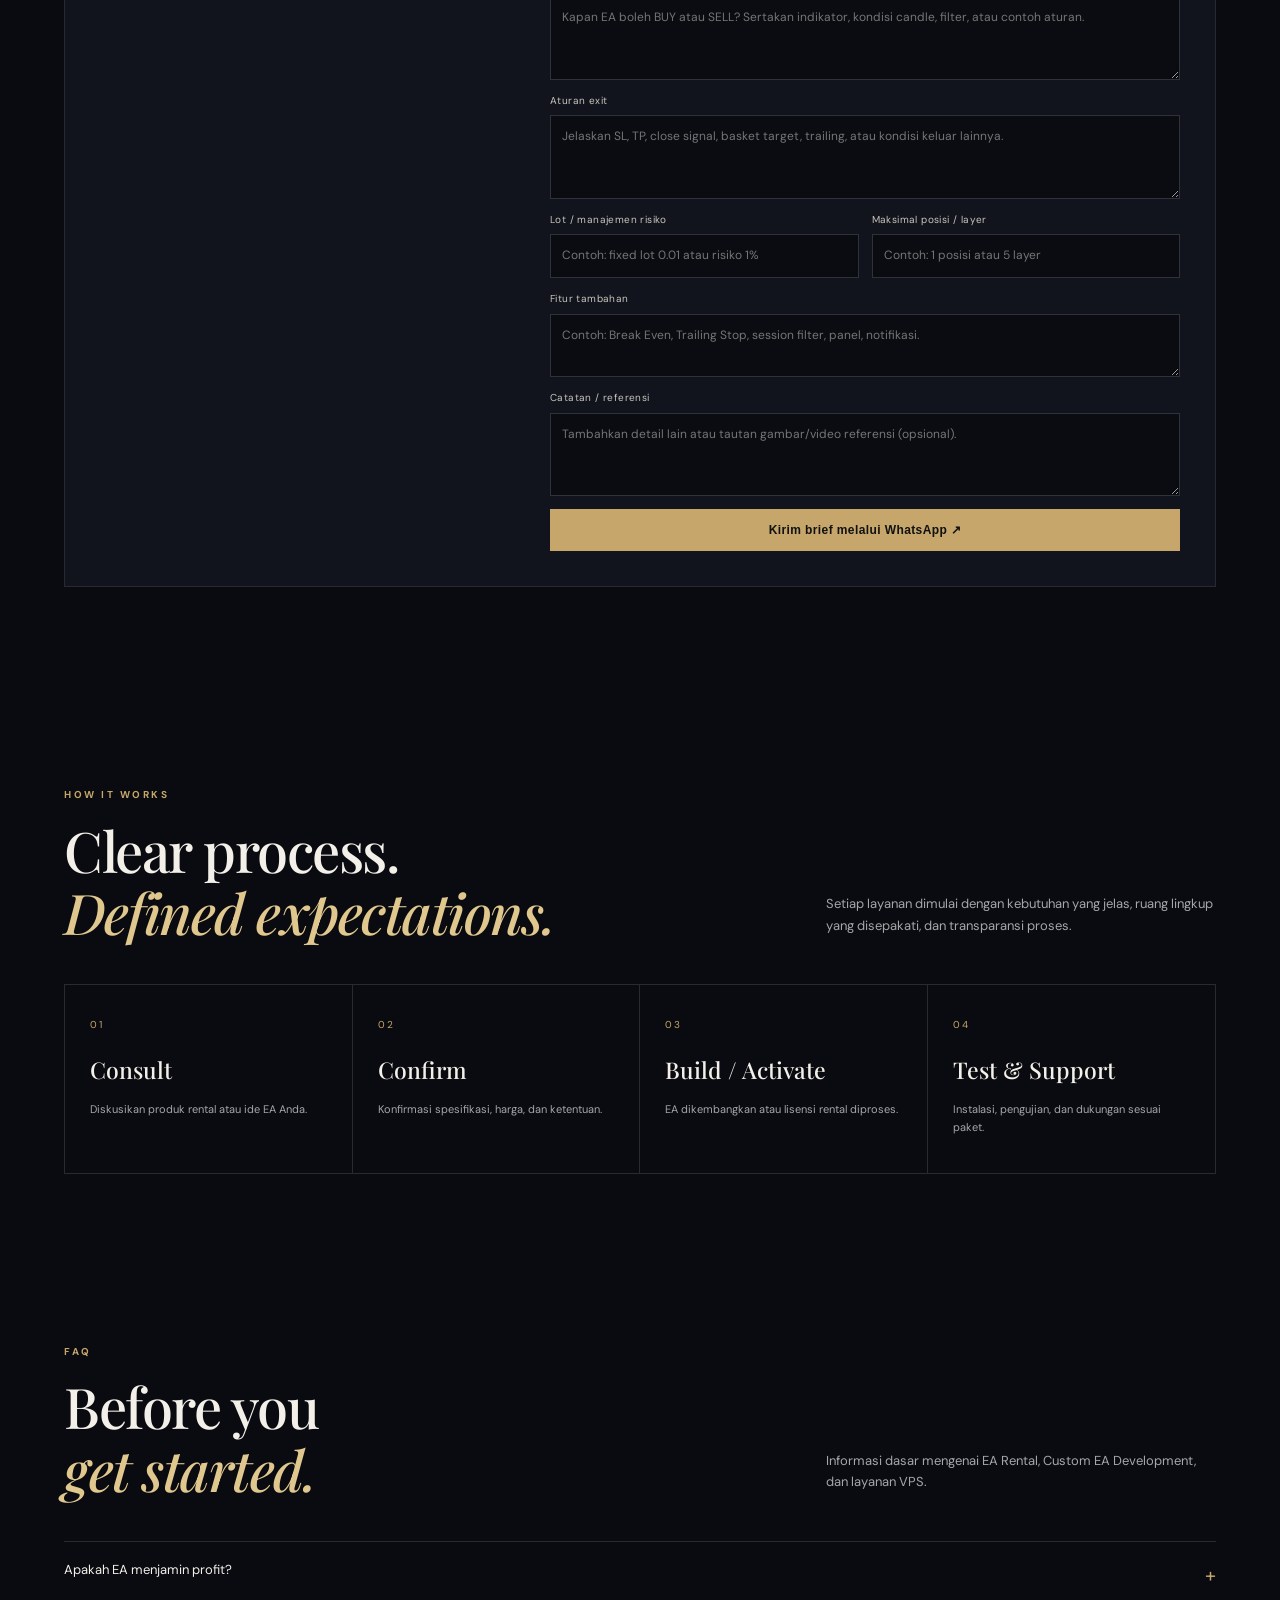
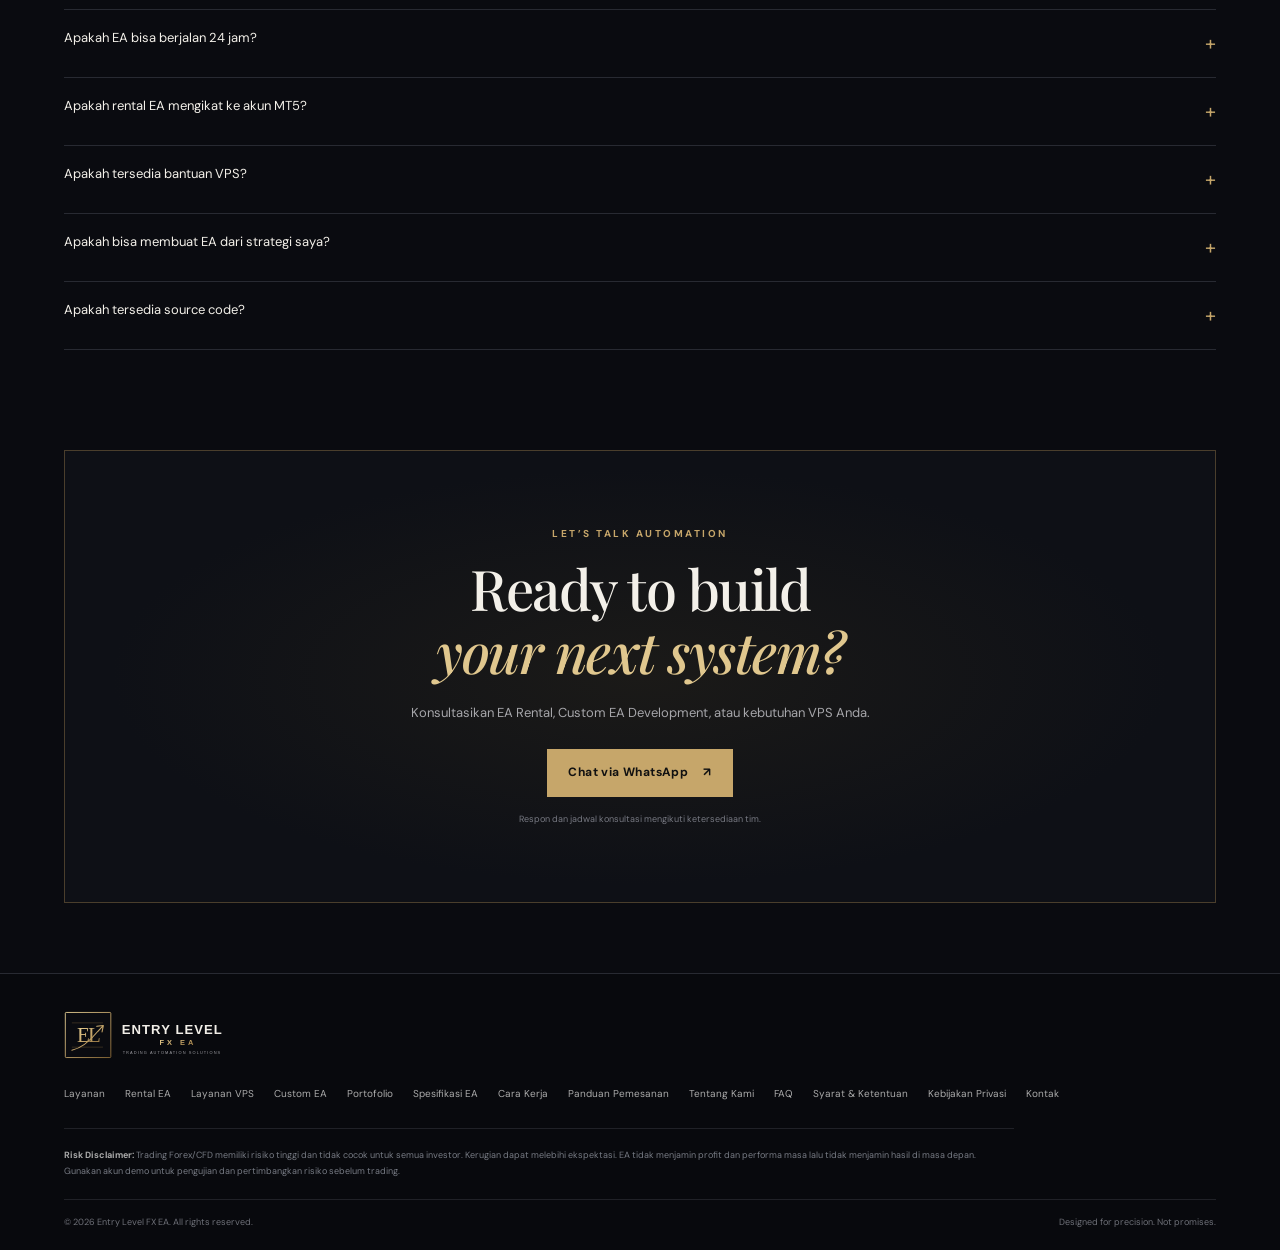
==== commit d2688dff: "Update SMC Hybrid Grid EA rental availability" ====
--- a/index.html
+++ b/index.html
@@ -186,15 +186,16 @@
           <div class="product-label">PRODUCT / 002</div>
           <div class="product-symbol">SMC<span>HYBRID GRID</span></div>
           <div class="product-gridline"></div>
-          <div class="product-caption">SMART MONEY CONCEPTS · GRID SYSTEM</div>
-        </div>
-        <div class="product-info">
-          <div class="product-status"><span class="status-dot gold-dot"></span> IN DEVELOPMENT · VALIDATION</div>
+          <div class="product-caption">SMART MONEY CONCEPTS · HYBRID GRID SYSTEM</div>
+        </div>
+        <div class="product-info">
+          <div class="product-status"><span class="status-dot gold-dot"></span> AVAILABLE FOR RENTAL</div>
           <h3>SMC HYBRID<br>GRID EA</h3>
-          <p class="product-version">RESEARCH BASELINE V1.6 · MT5 / MQL5</p>
-          <p>Konsep EA yang menggabungkan pembacaan struktur dan area SMC dengan mekanisme Hybrid Grid. Baseline penelitian V1.6 menjadi acuan pengembangan dan evaluasi berikutnya.</p>
-          <div class="feature-tags"><span>SMC STRUCTURE</span><span>HYBRID GRID</span><span>0.50 GRID AUDIT</span><span>BASKET ANALYSIS</span></div>
-          <div class="product-note">Saat ini ditampilkan sebagai kandidat showcase dalam tahap pengembangan dan validasi. Hasil penelitian bukan jaminan performa trading; parameter baseline dijaga sebagai pembanding pengujian.</div>
+          <p class="product-version">VERSION 1.6 · MT5 / MQL5</p>
+          <p>EA otomatis BUY/SELL yang menggabungkan konsep Smart Money Concepts dengan mekanisme Hybrid Grid, grid layering, dan basket management.</p>
+          <div class="feature-tags"><span>SMC STRUCTURE</span><span>HYBRID GRID</span><span>GRID LAYERING</span><span>BASKET MANAGEMENT</span></div>
+          <div class="product-note">SMC Hybrid Grid EA V1.6 kini tersedia untuk rental. Konsultasikan harga rental, kompatibilitas akun/broker, prosedur aktivasi lisensi, instalasi, dan dukungan teknis sebelum pemesanan. EA tidak menjamin profit; pengujian demo dan pemahaman risiko tetap disarankan.</div>
+          <a class="button button-gold" href="#contact" data-wa="smc-rental">Konsultasi & Rental via WhatsApp ↗</a>
         </div>
       </article>
 
@@ -268,7 +269,7 @@
       </article>
 
       <article class="product-card catalog-development-card">
-        <div class="product-visual">
+        <div class="product-visual product-visual-compact">
           <div class="product-label">PRODUCT / 007</div>
           <div class="product-symbol">EMA<span>ADX · ATR</span></div>
           <div class="product-gridline"></div>
@@ -285,7 +286,7 @@
       </article>
 
       <article class="product-card catalog-development-card">
-        <div class="product-visual">
+        <div class="product-visual product-visual-compact">
           <div class="product-label">PRODUCT / 008</div>
           <div class="product-symbol">BOLLINGER<span>RSI REVERSION</span></div>
           <div class="product-gridline"></div>
--- a/styles.css
+++ b/styles.css
@@ -549,3 +549,30 @@
     gap: clamp(10px, .8vw, 14px);
   }
 }
+
+
+/* Catalog visual fix: keep long project names fully visible inside their cards */
+.product-visual-compact .product-symbol {
+  left: 50%;
+  width: calc(100% - 34px);
+  max-width: 100%;
+  padding: 0 4px;
+  box-sizing: border-box;
+  white-space: normal;
+  overflow-wrap: anywhere;
+  text-align: center;
+  line-height: 1.08;
+  font-size: clamp(30px, 4.1vw, 52px);
+}
+.product-visual-compact .product-symbol span {
+  display: block;
+  margin-top: 8px;
+  font-size: .38em;
+  letter-spacing: 1.5px;
+  line-height: 1.3;
+}
+@media (max-width: 680px) {
+  .product-visual-compact .product-symbol {
+    font-size: clamp(30px, 9vw, 44px);
+  }
+}
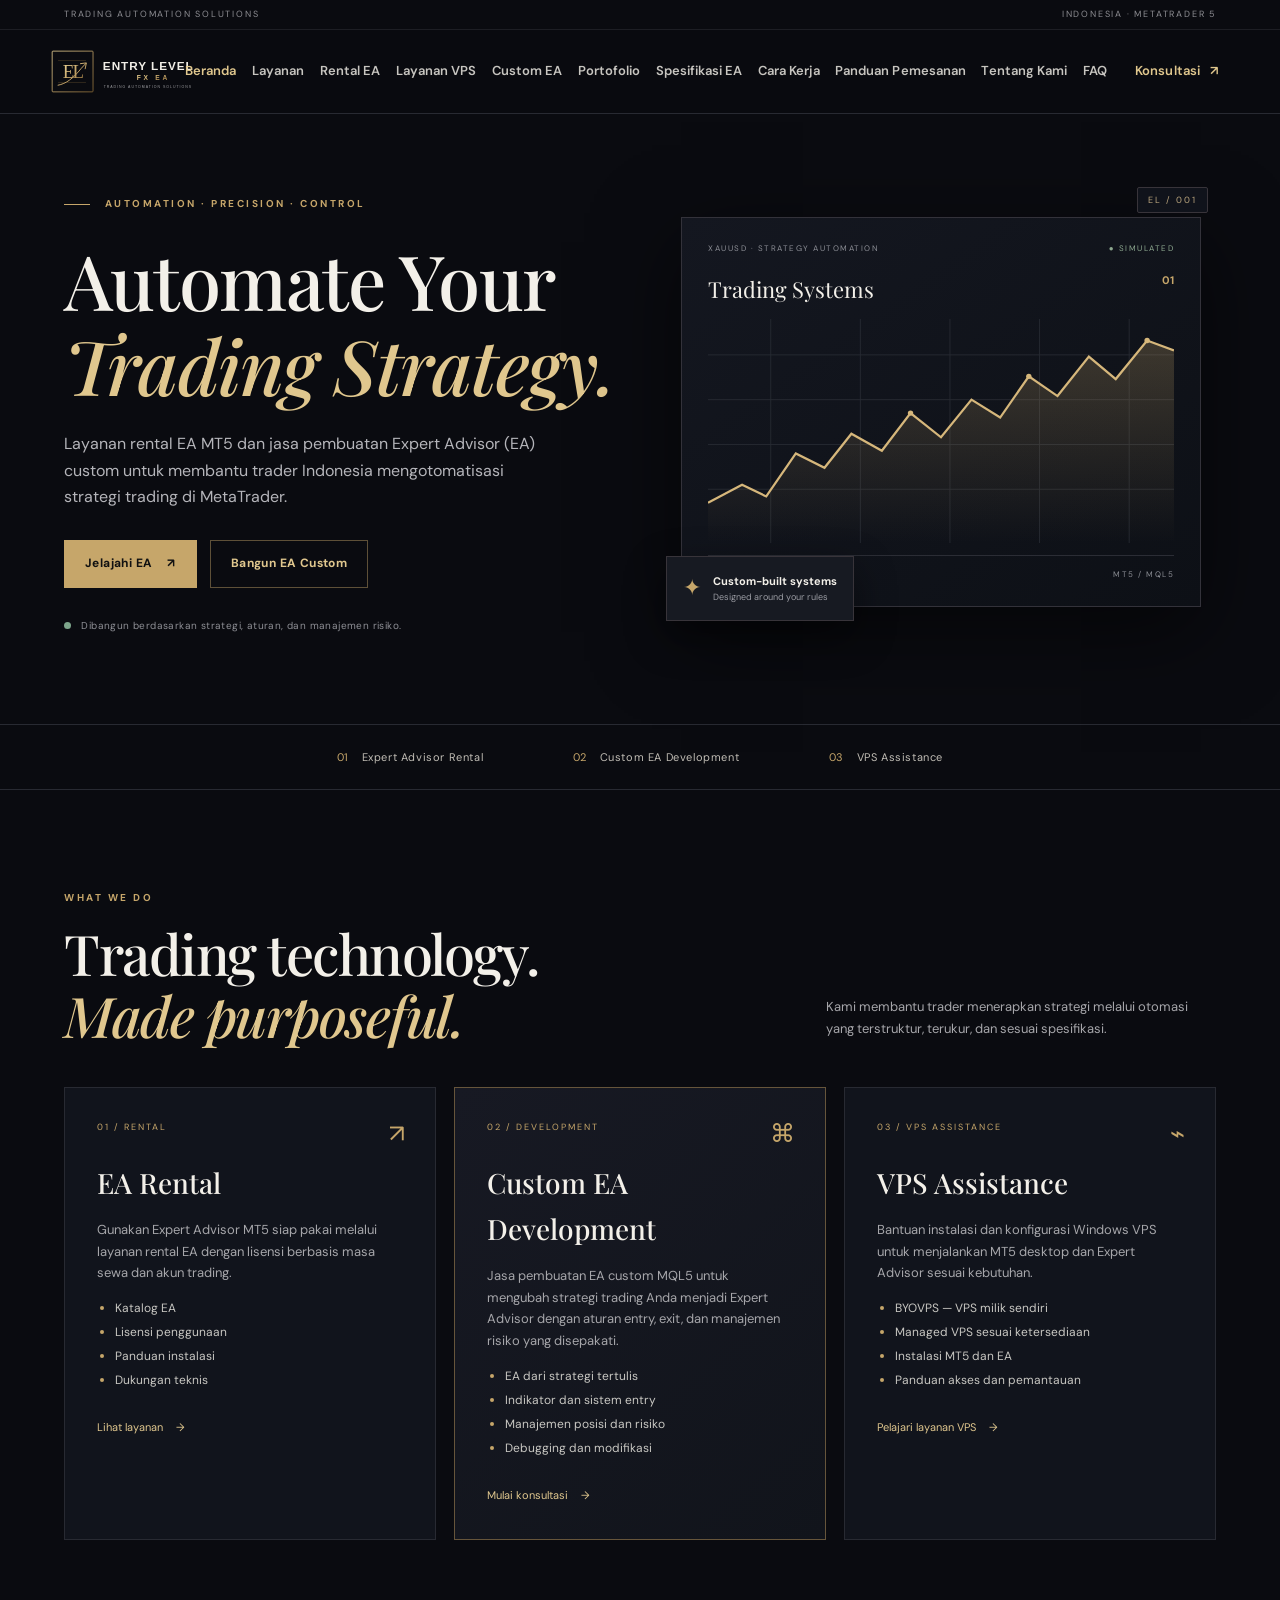
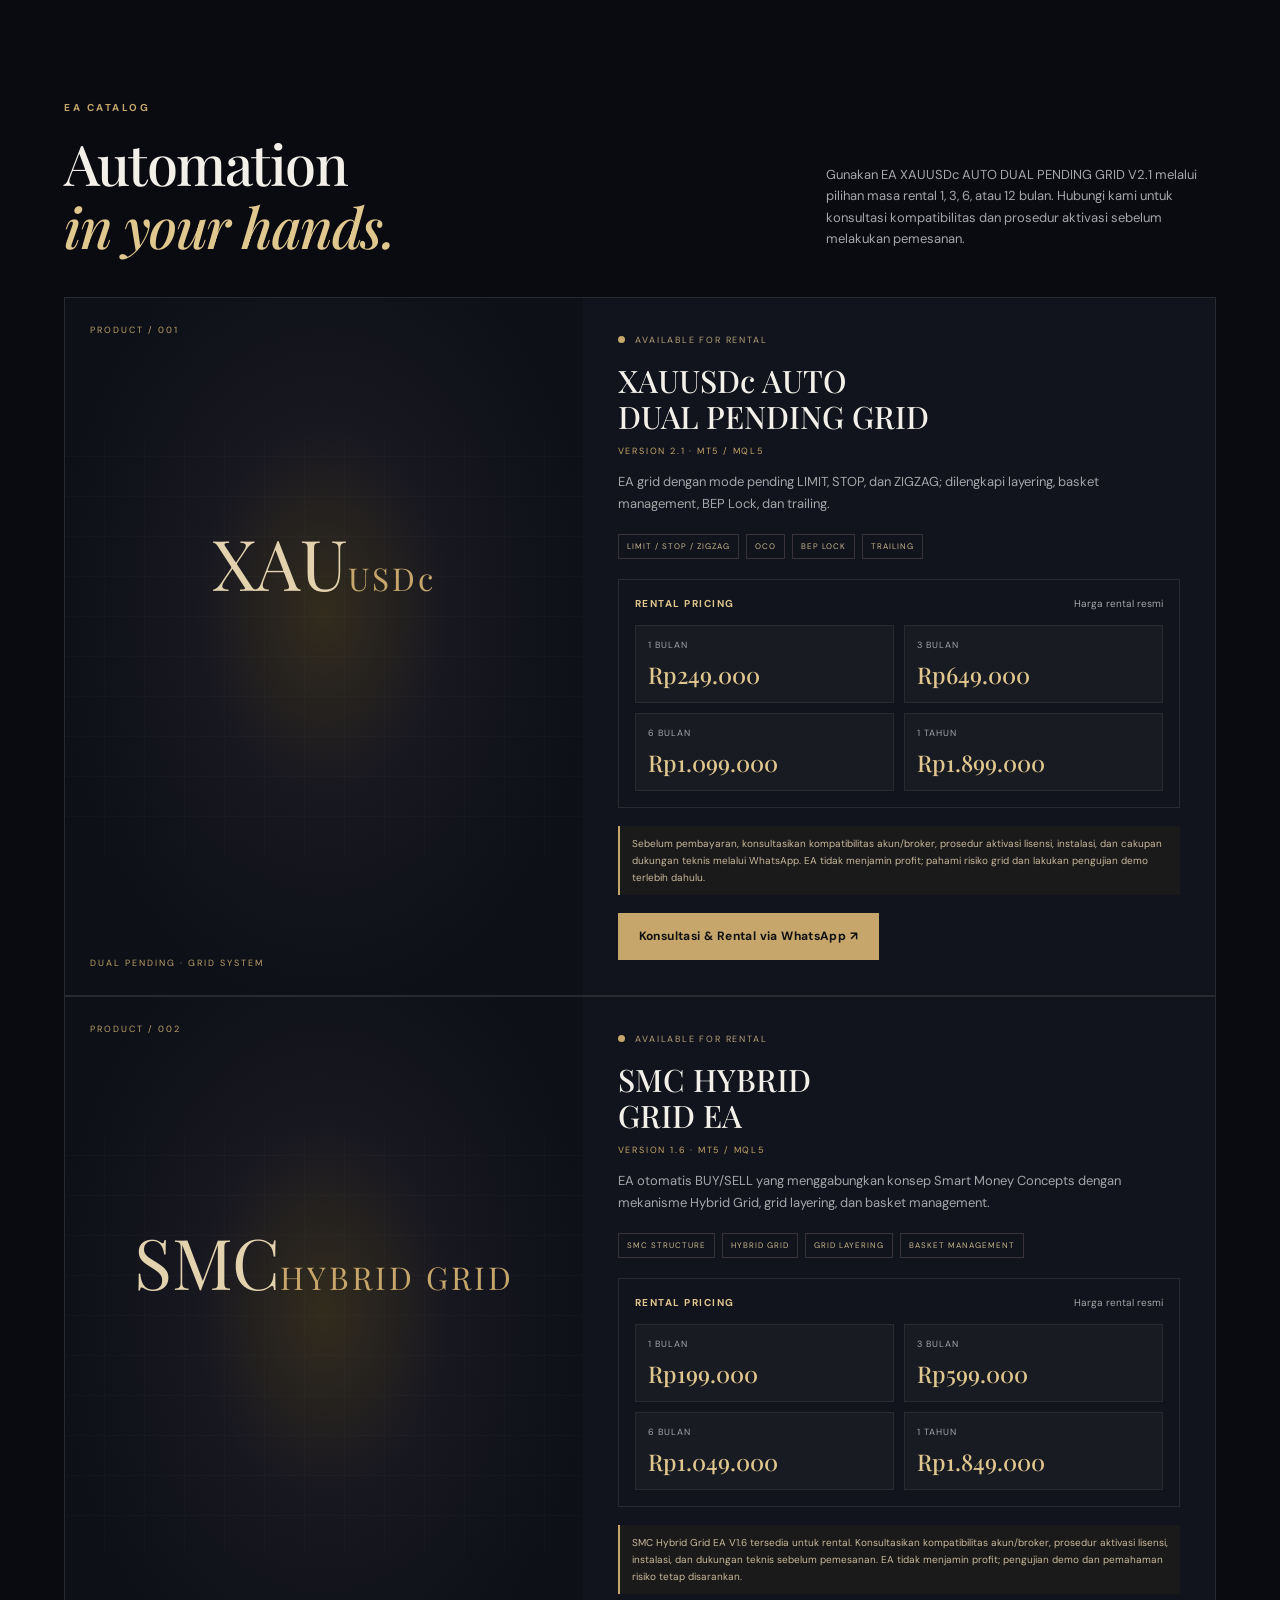
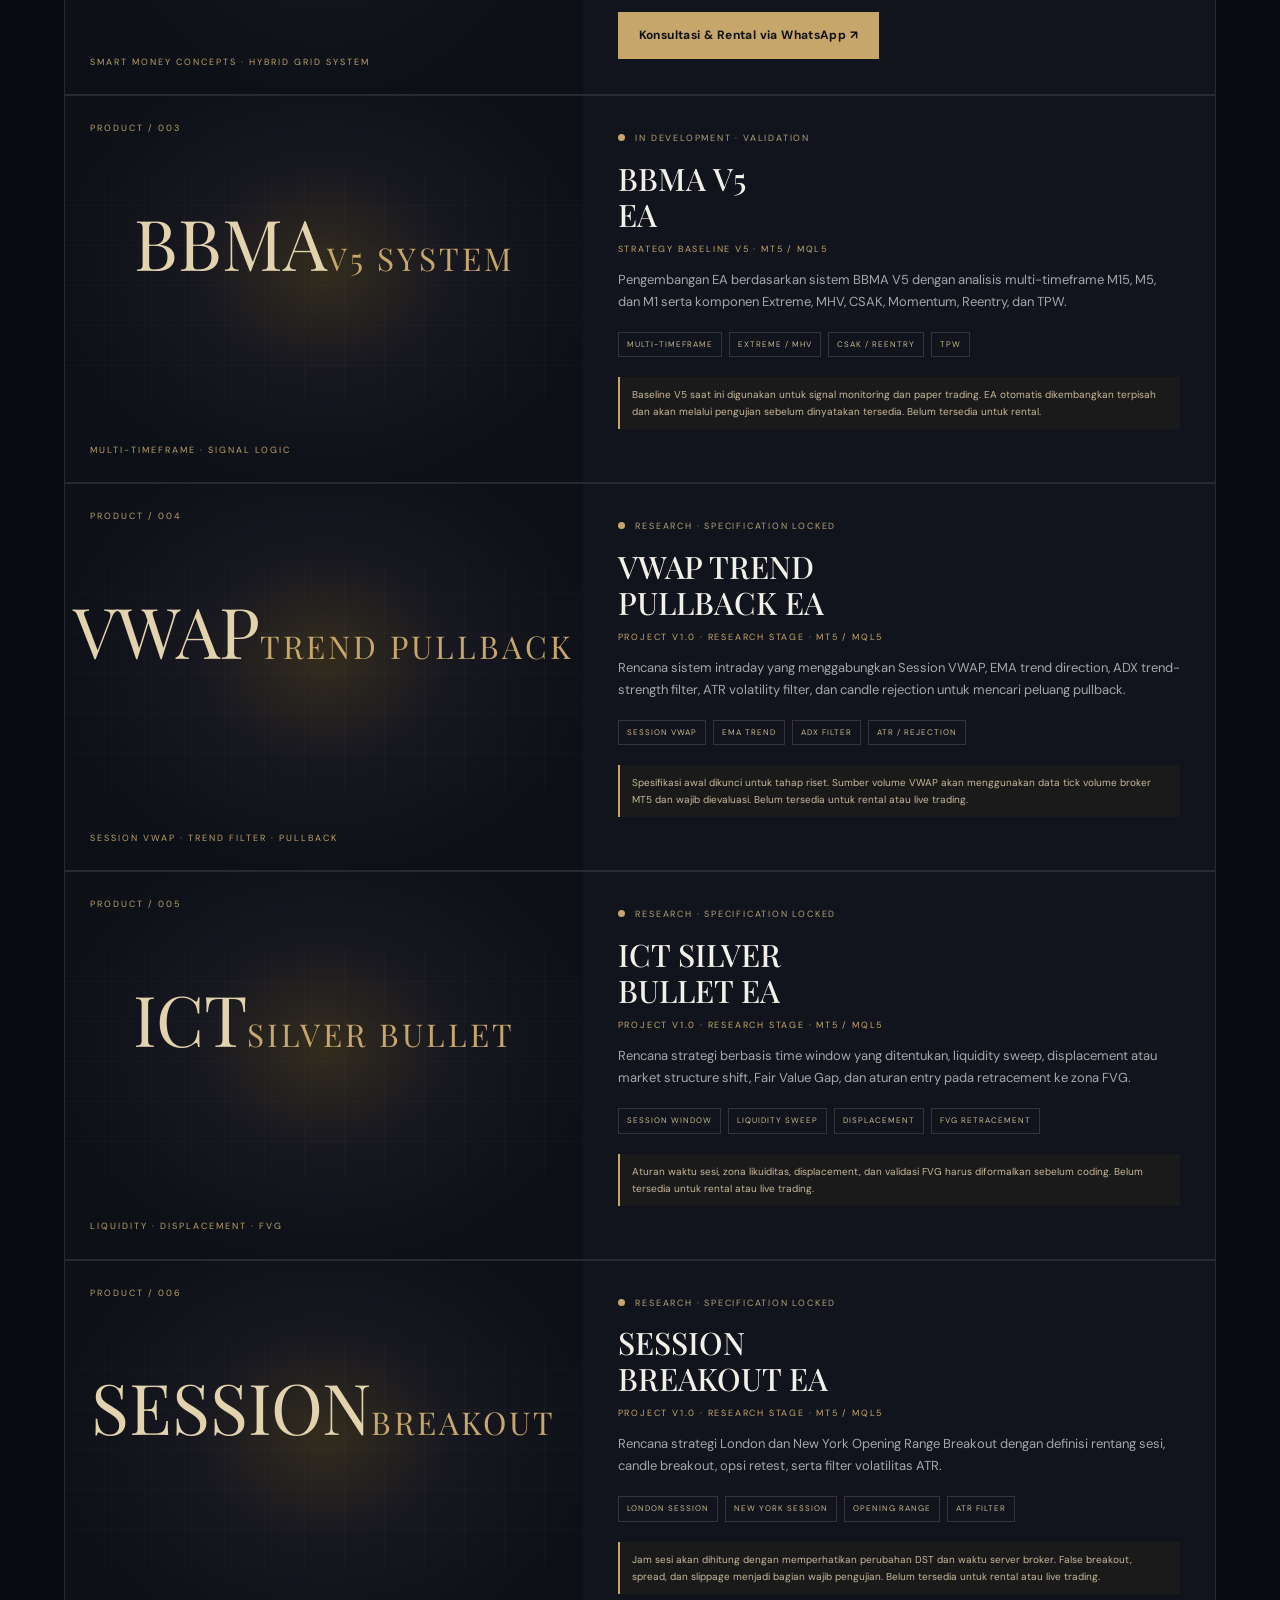
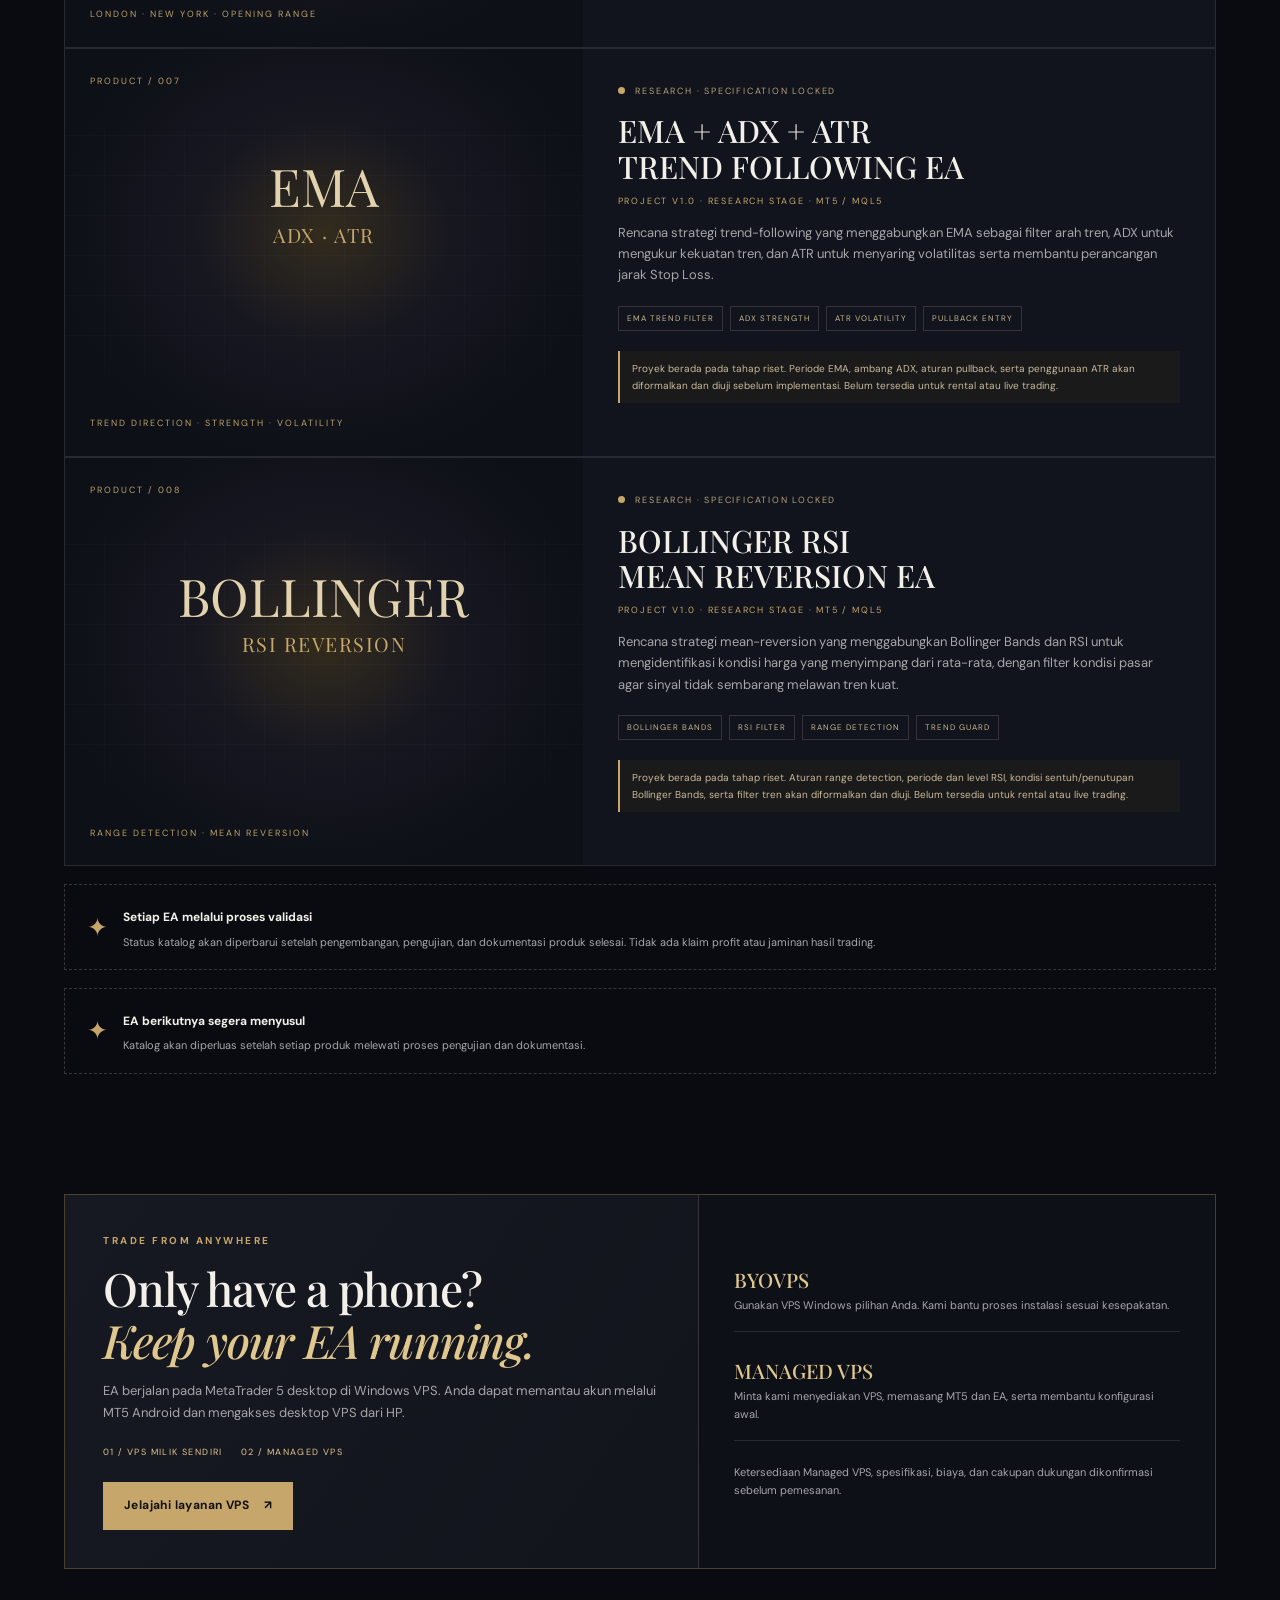
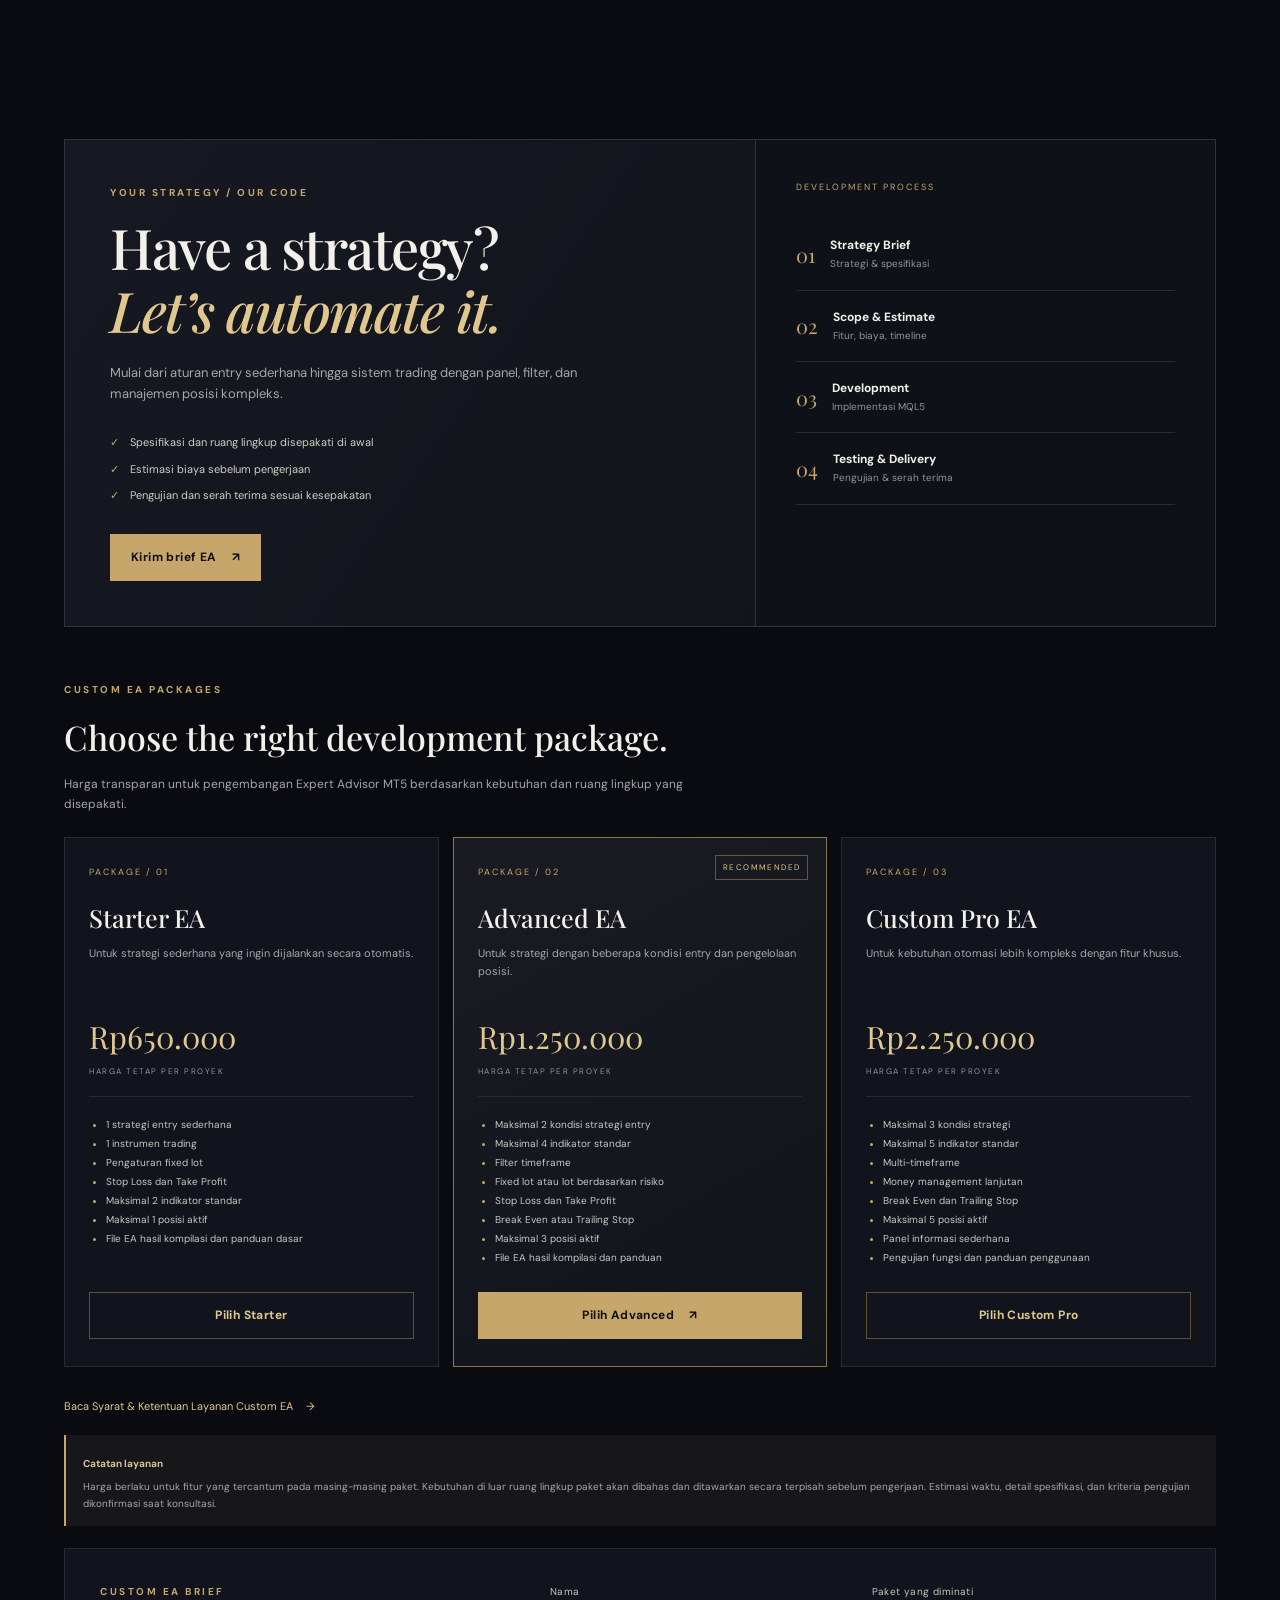
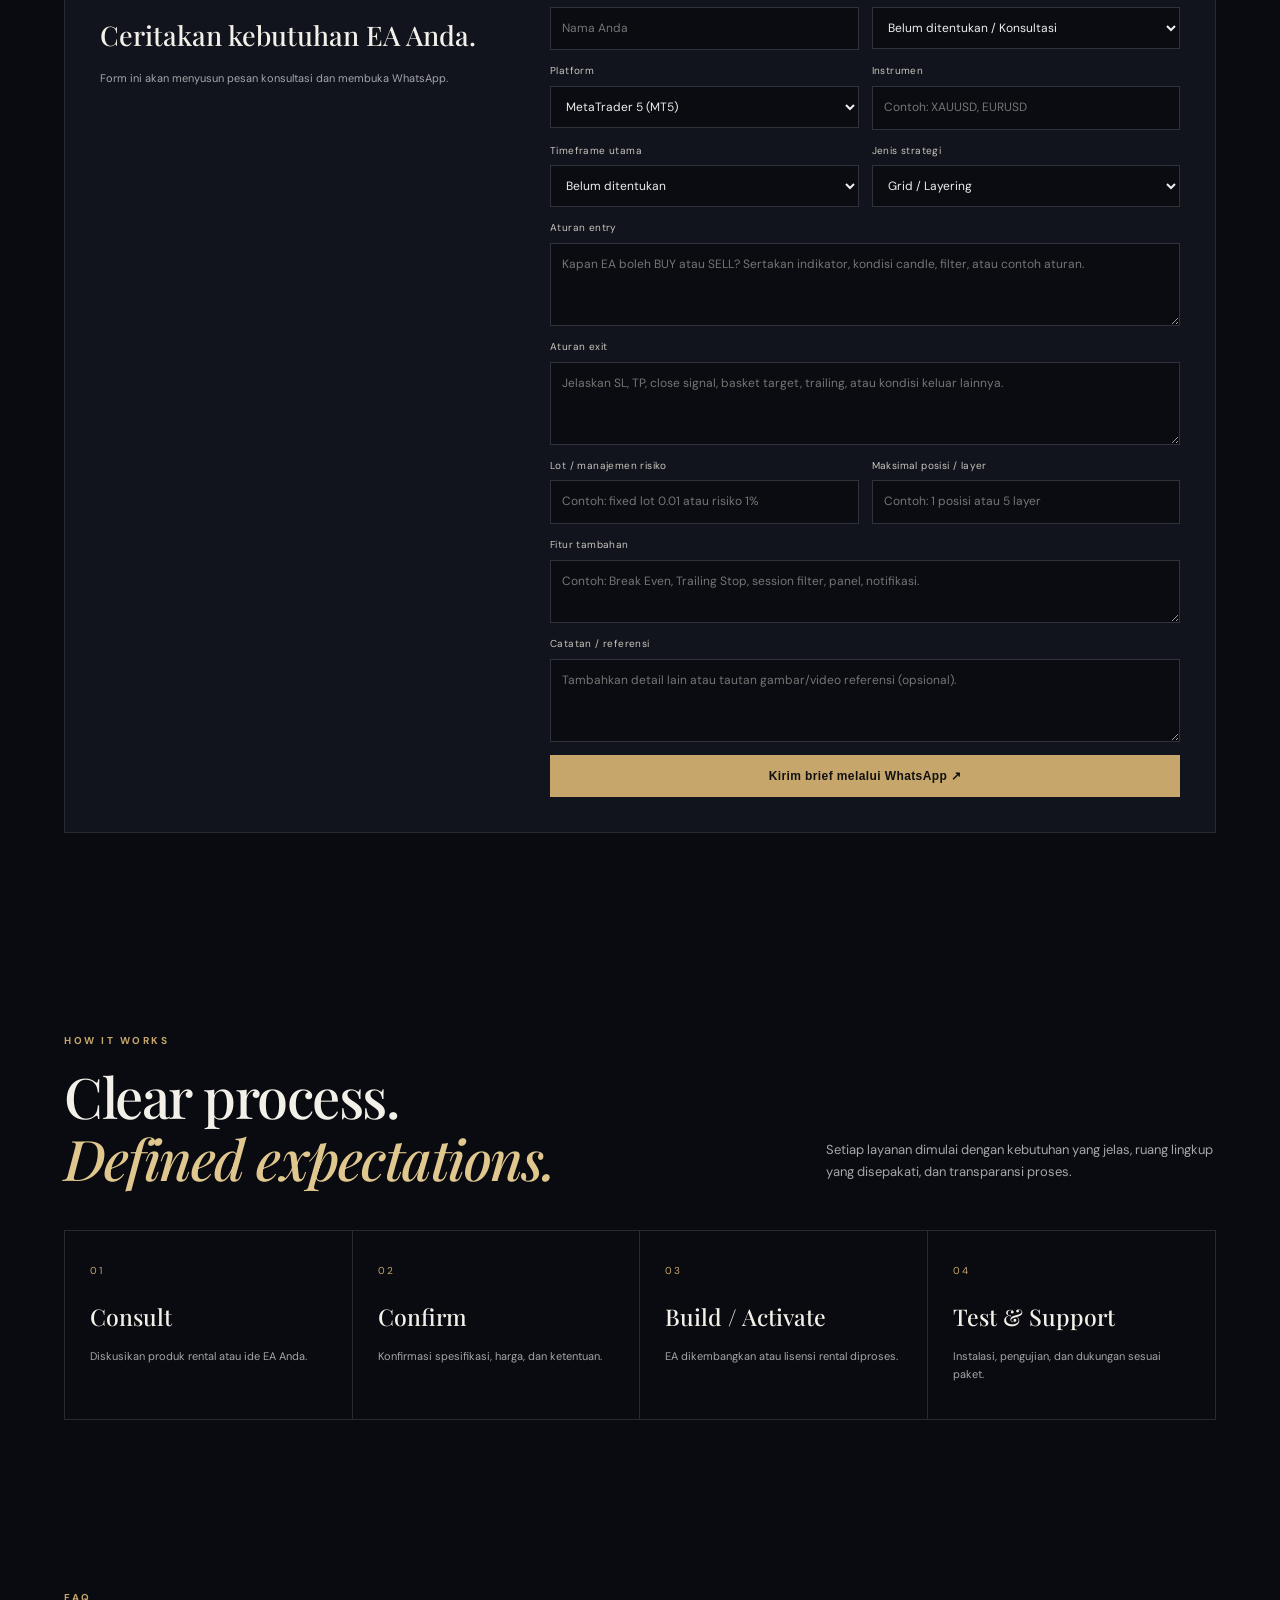
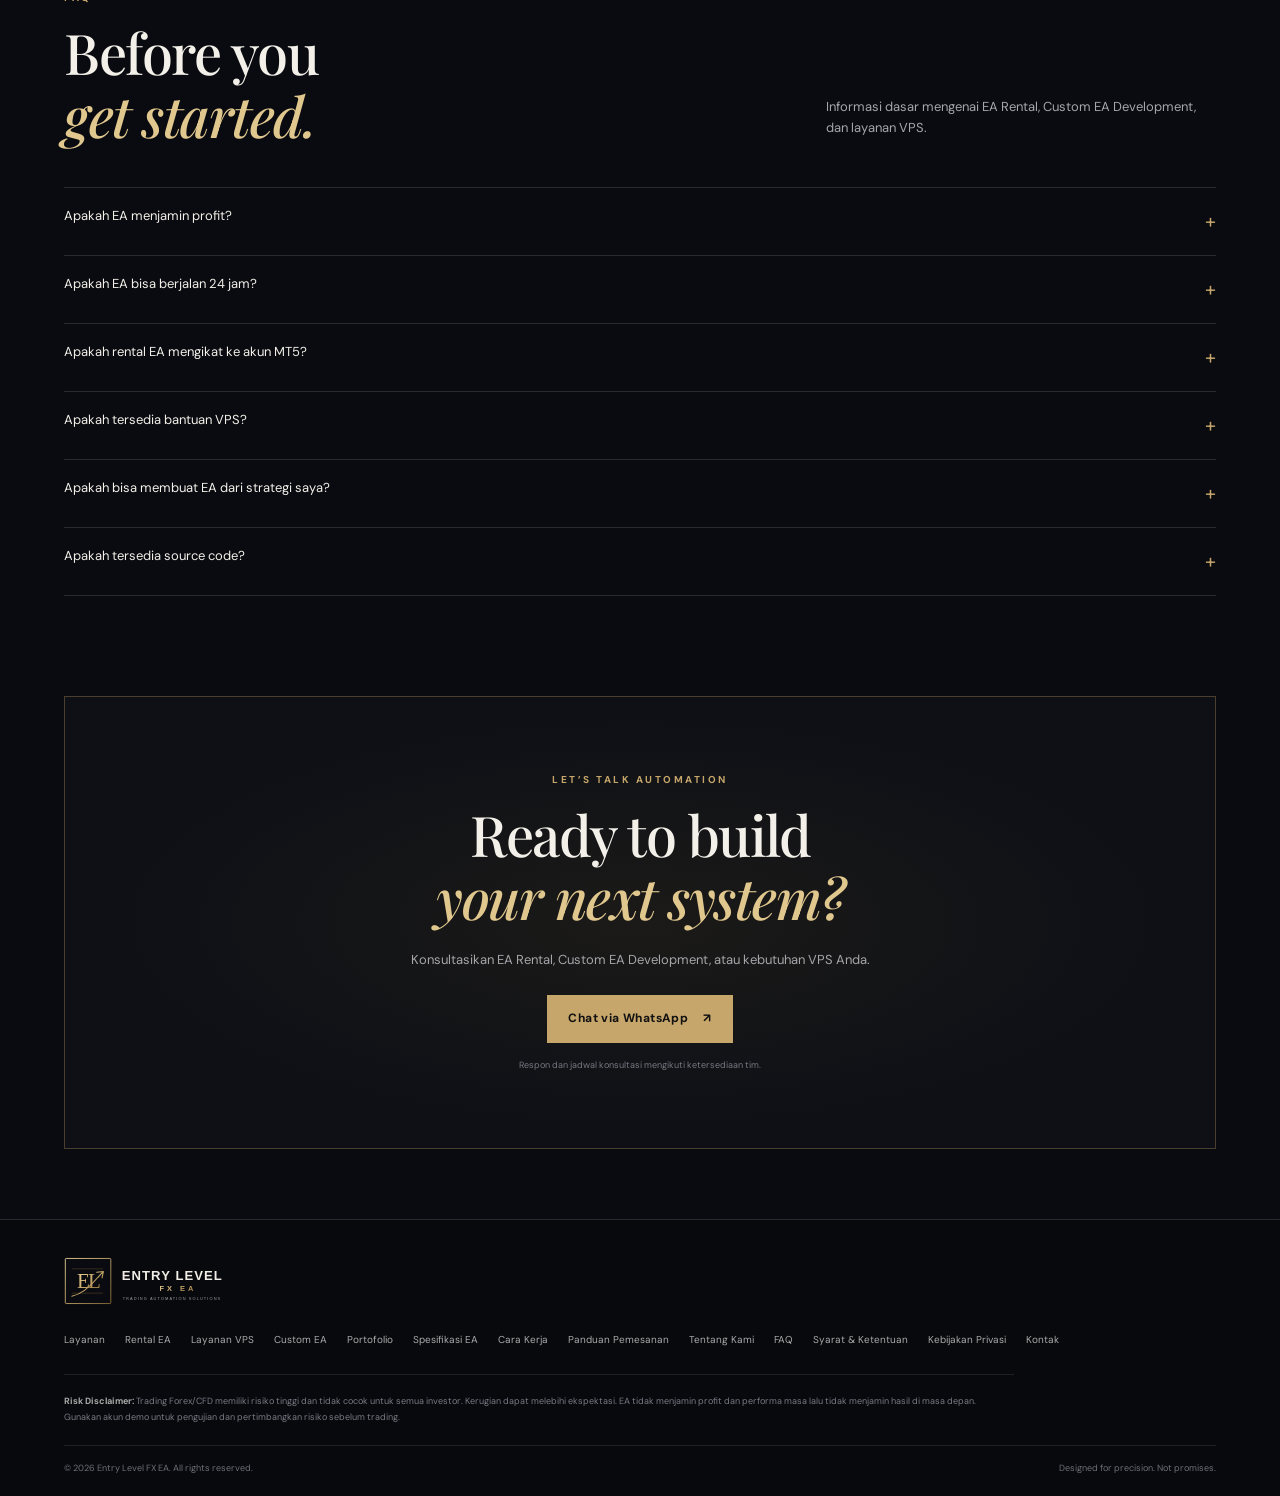
==== commit 05e53e52: "Add rental pricing panel to SMC Hybrid Grid EA V1.6" ====
--- a/index.html
+++ b/index.html
@@ -194,7 +194,16 @@
           <p class="product-version">VERSION 1.6 · MT5 / MQL5</p>
           <p>EA otomatis BUY/SELL yang menggabungkan konsep Smart Money Concepts dengan mekanisme Hybrid Grid, grid layering, dan basket management.</p>
           <div class="feature-tags"><span>SMC STRUCTURE</span><span>HYBRID GRID</span><span>GRID LAYERING</span><span>BASKET MANAGEMENT</span></div>
-          <div class="product-note">SMC Hybrid Grid EA V1.6 kini tersedia untuk rental. Konsultasikan harga rental, kompatibilitas akun/broker, prosedur aktivasi lisensi, instalasi, dan dukungan teknis sebelum pemesanan. EA tidak menjamin profit; pengujian demo dan pemahaman risiko tetap disarankan.</div>
+          <div class="rental-price-panel">
+            <div class="rental-price-heading"><span>RENTAL PRICING</span><small>Harga rental resmi</small></div>
+            <div class="rental-price-grid">
+              <div class="rental-price-item"><span>1 BULAN</span><strong>Rp199.000</strong></div>
+              <div class="rental-price-item"><span>3 BULAN</span><strong>Rp599.000</strong></div>
+              <div class="rental-price-item"><span>6 BULAN</span><strong>Rp1.049.000</strong></div>
+              <div class="rental-price-item"><span>1 TAHUN</span><strong>Rp1.849.000</strong></div>
+            </div>
+          </div>
+          <div class="product-note">SMC Hybrid Grid EA V1.6 tersedia untuk rental. Konsultasikan kompatibilitas akun/broker, prosedur aktivasi lisensi, instalasi, dan dukungan teknis sebelum pemesanan. EA tidak menjamin profit; pengujian demo dan pemahaman risiko tetap disarankan.</div>
           <a class="button button-gold" href="#contact" data-wa="smc-rental">Konsultasi & Rental via WhatsApp ↗</a>
         </div>
       </article>
